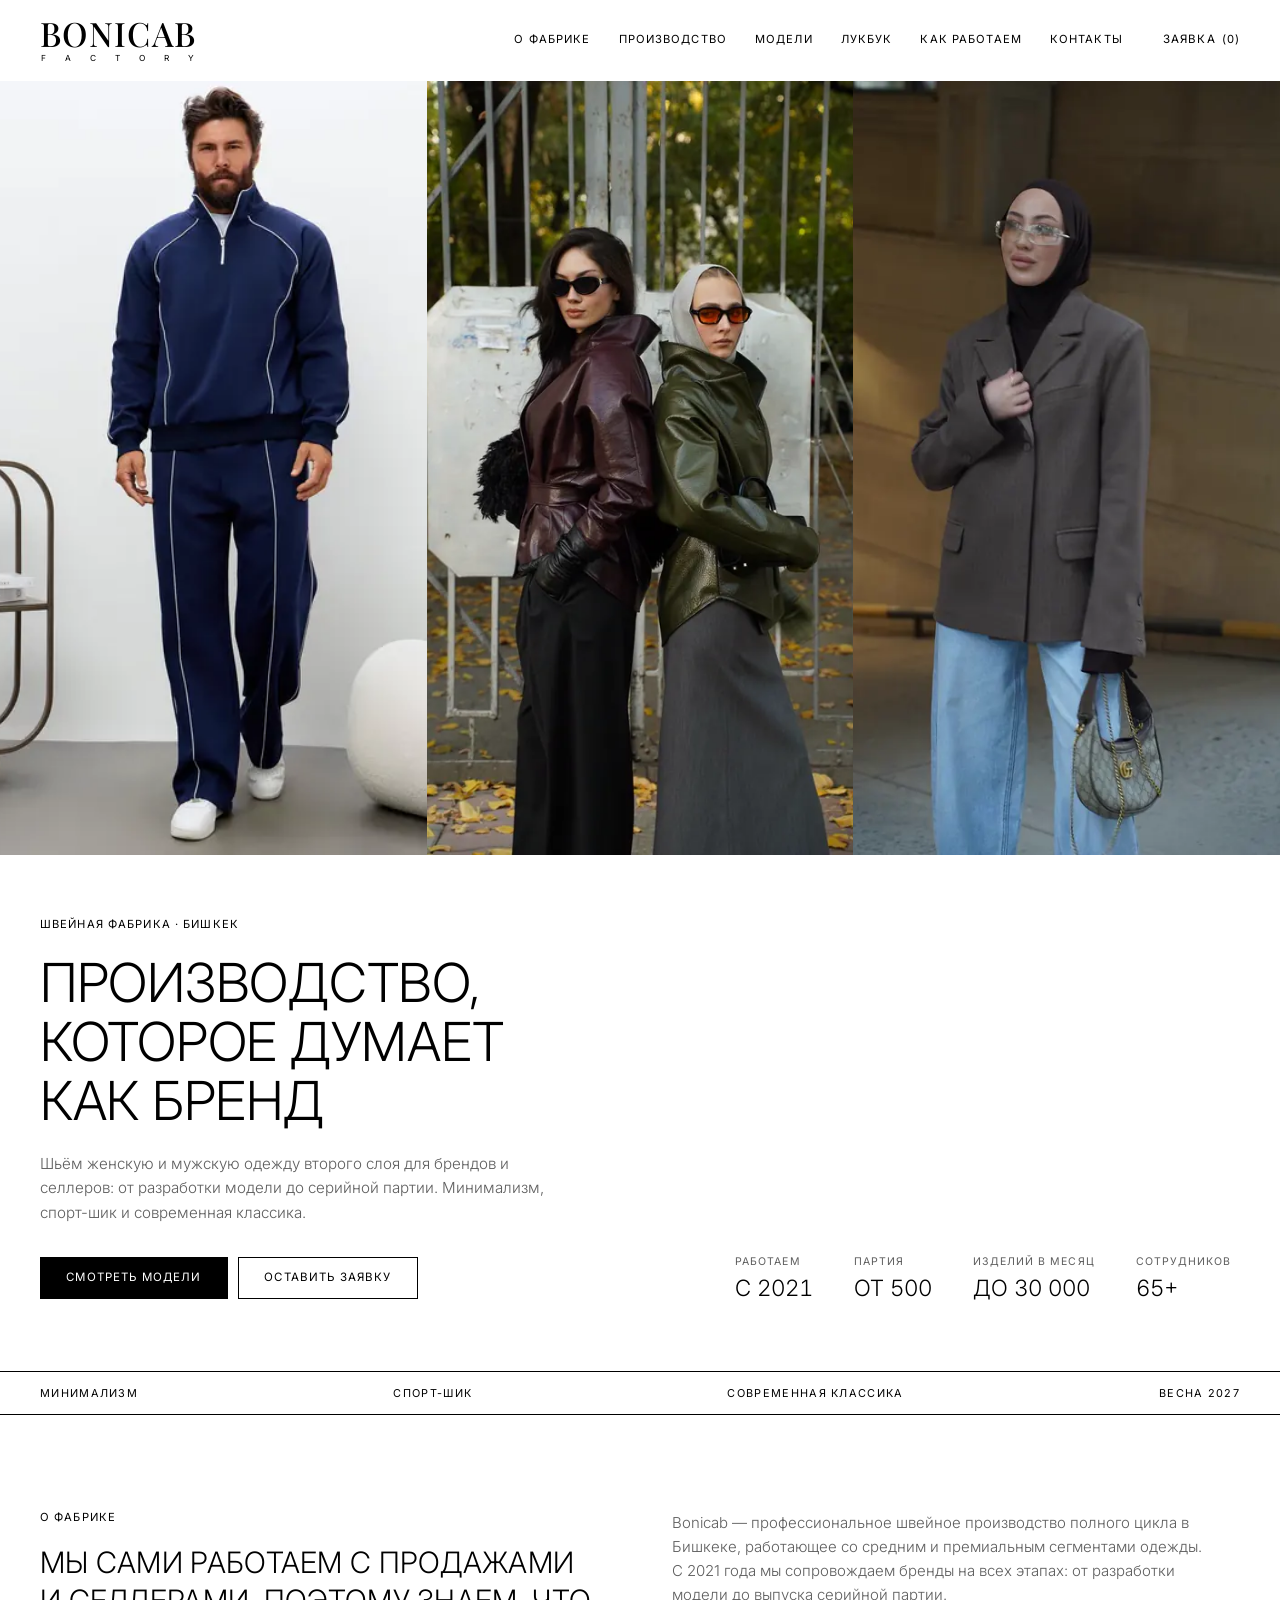
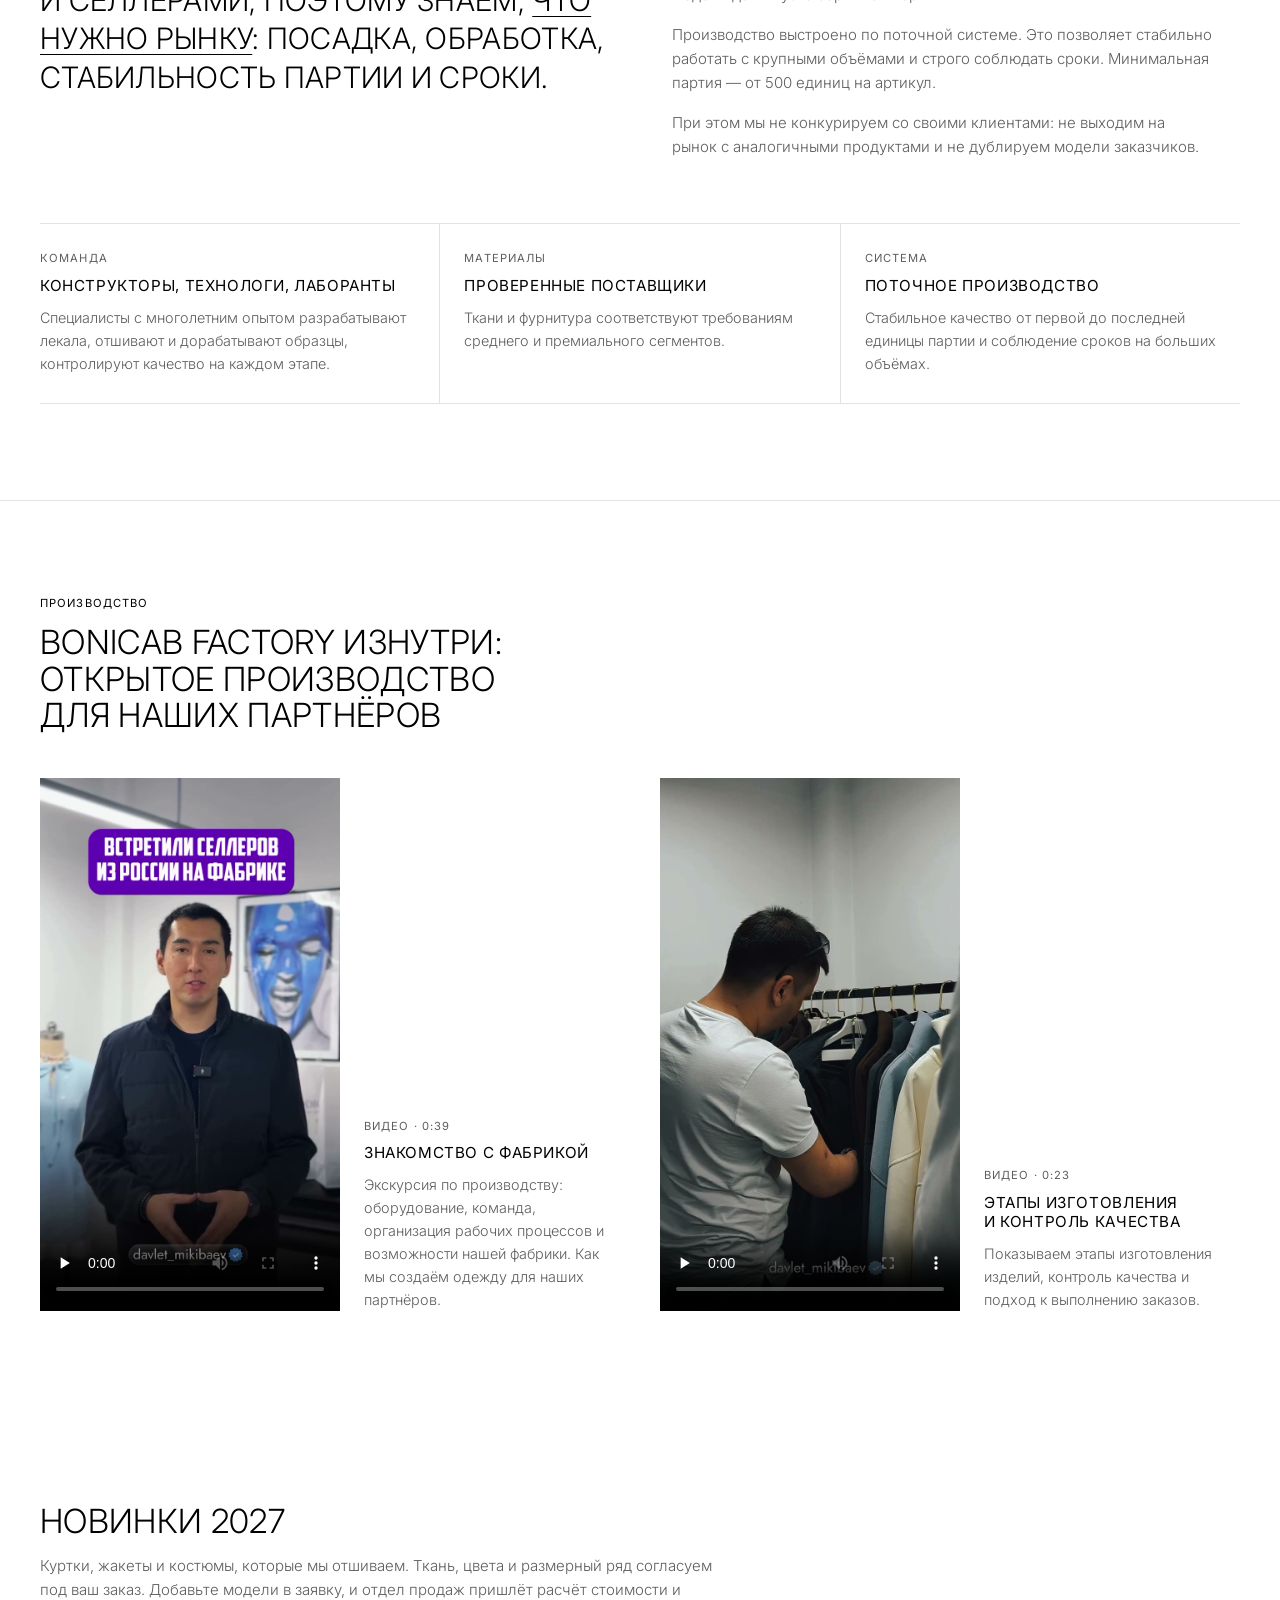
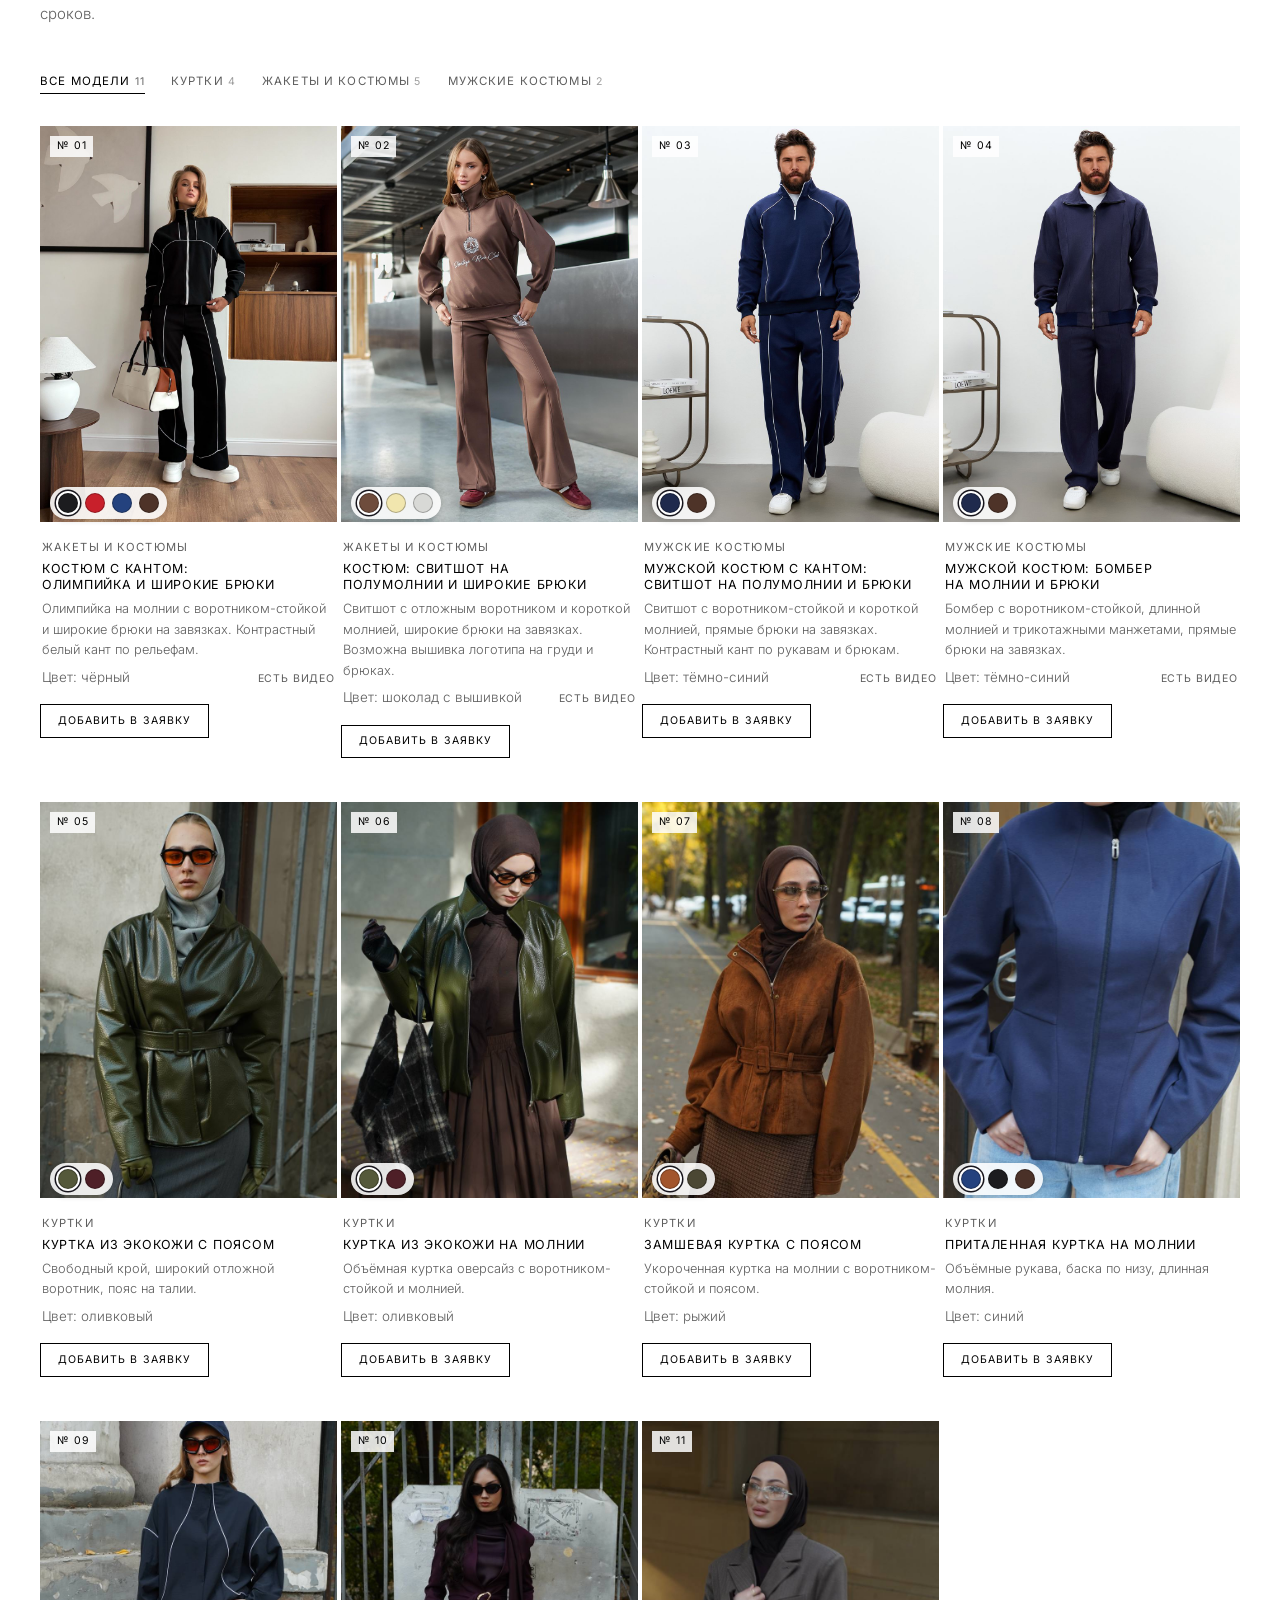
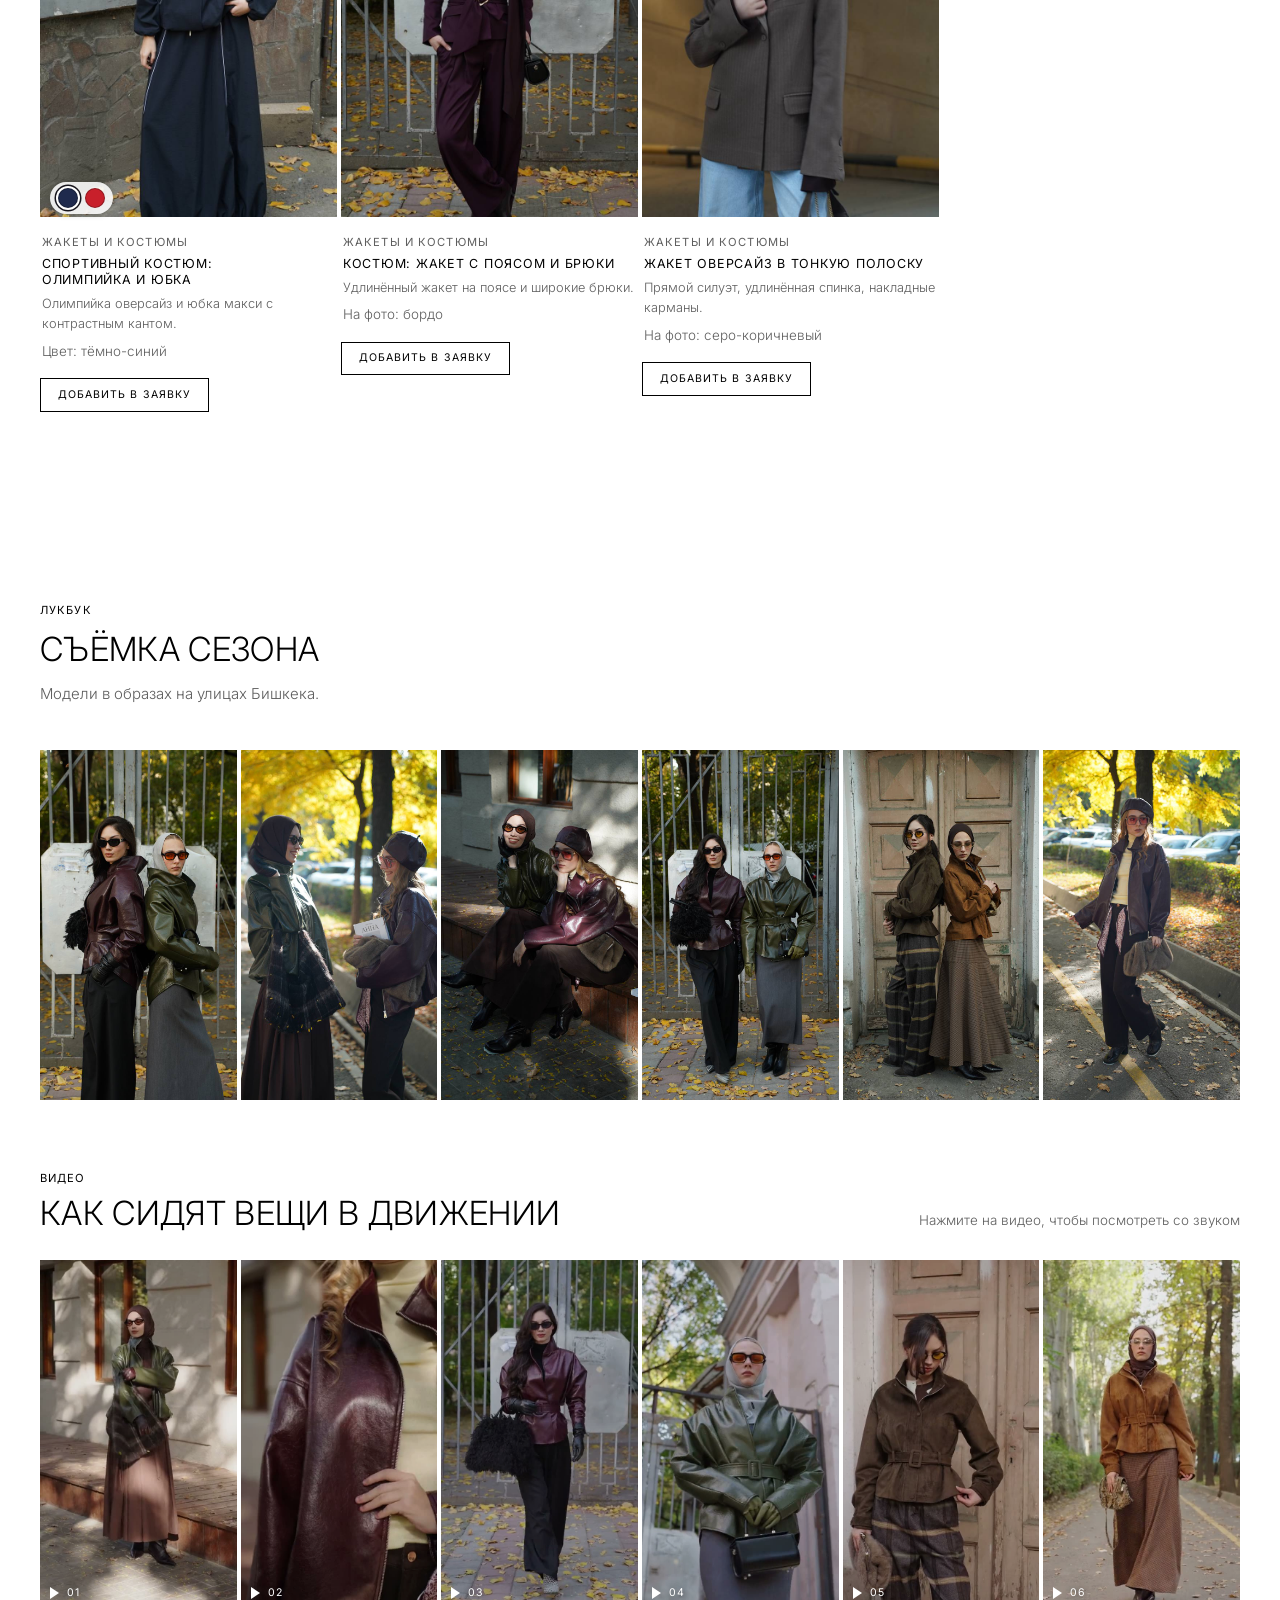
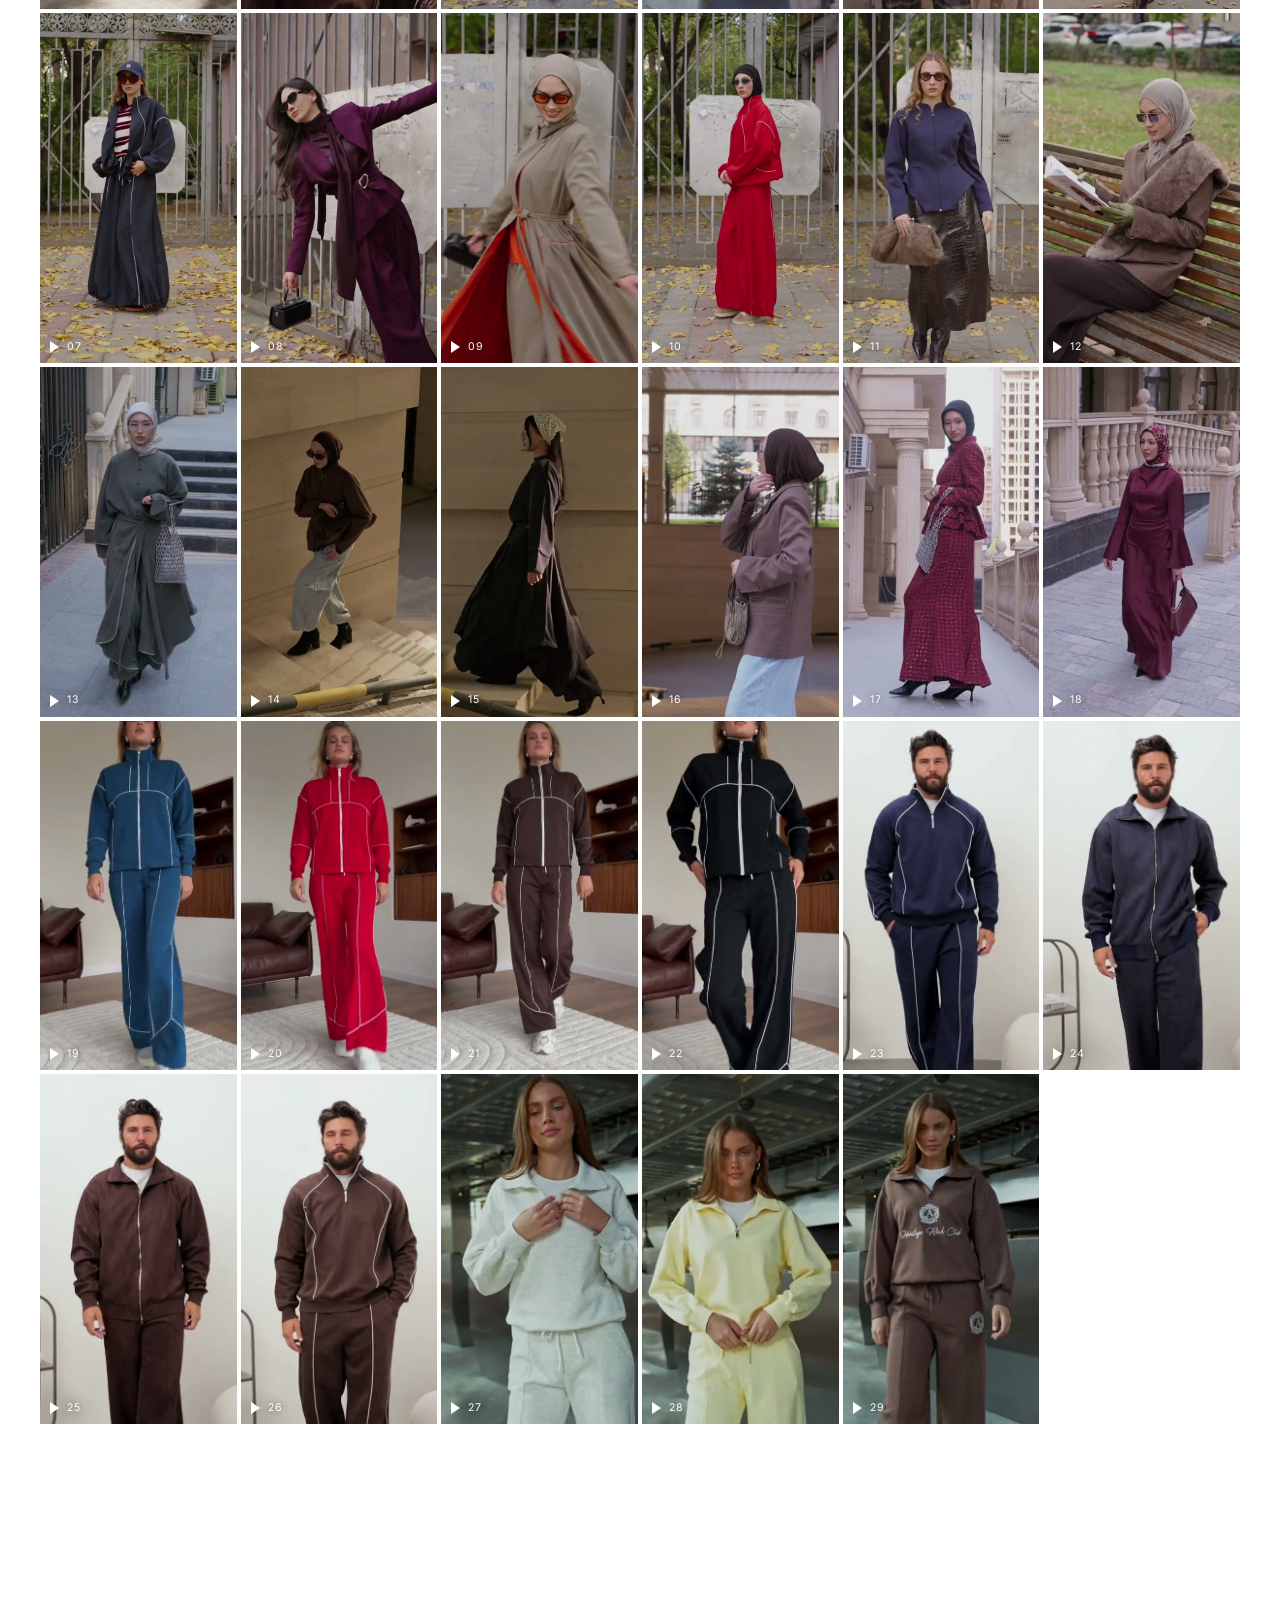
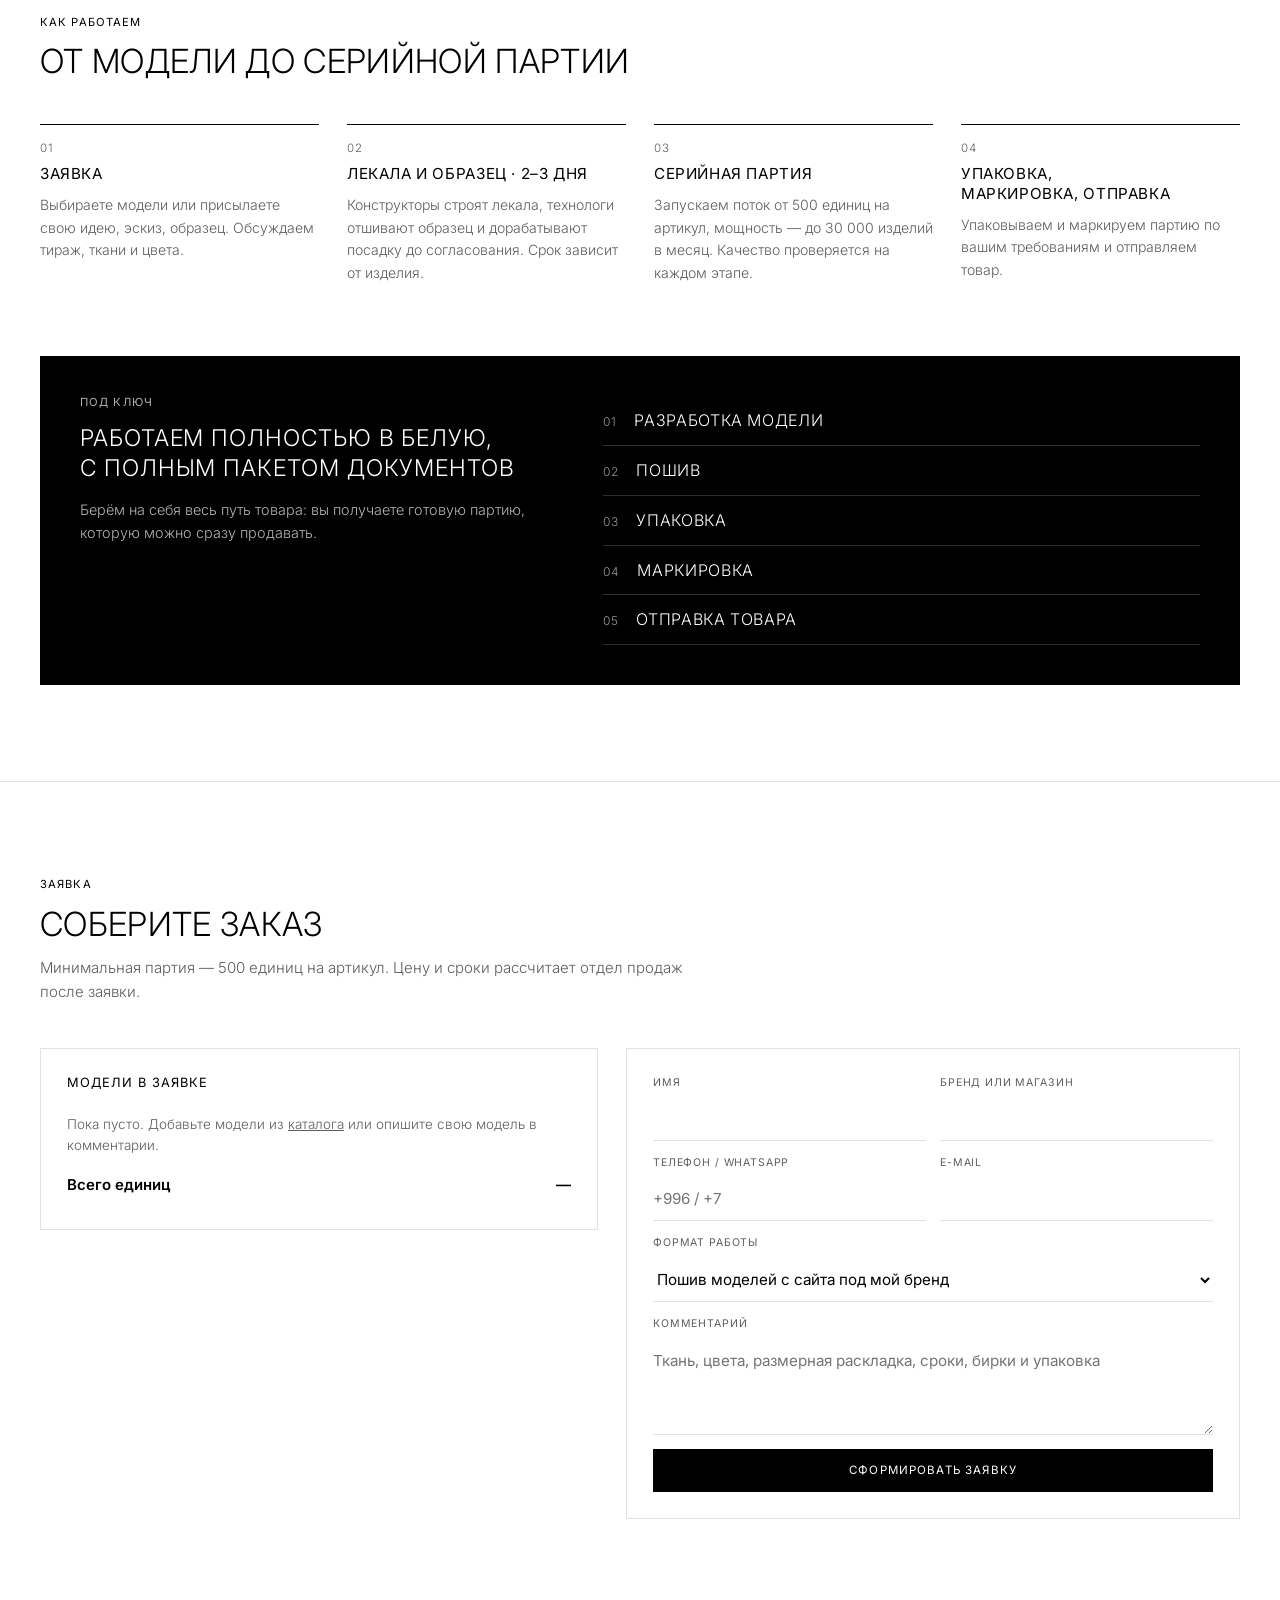
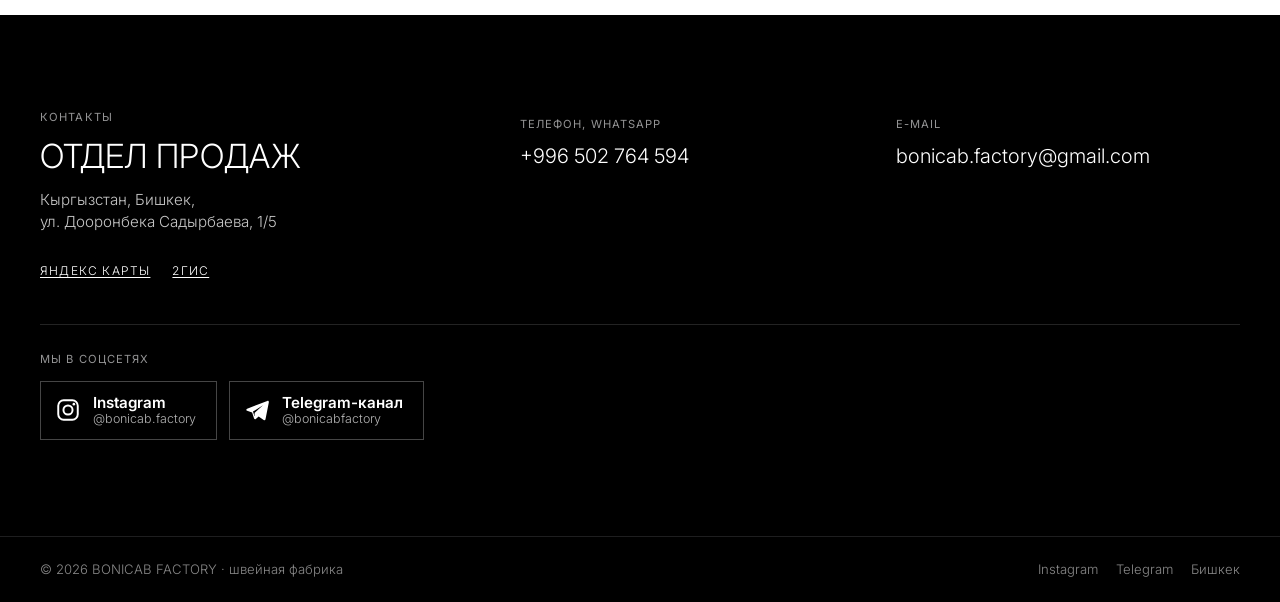
==== index.html @ 31f9d89d "SEO и скорость: адрес, заголовок, alt, WebP первого экрана, превью для соцсетей - Адрес ул. Дооронбе" ====
<!doctype html>
<html lang="ru">
<head>
<meta charset="utf-8">
<meta name="viewport" content="width=device-width, initial-scale=1, viewport-fit=cover">
<title>Пошив одежды оптом под ключ — швейная фабрика BONICAB FACTORY, Бишкек</title>
<meta name="description" content="BONICAB FACTORY — швейное производство полного цикла в Бишкеке. Пошив женской и мужской одежды второго слоя для брендов и селлеров под ключ: партии от 500 единиц на артикул, до 30 000 изделий в месяц.">
<meta property="og:title" content="BONICAB FACTORY — швейная фабрика">
<meta property="og:description" content="Швейное производство полного цикла в Бишкеке. Партии от 500 единиц на артикул.">
<meta property="og:image" content="https://bonicabfactory.com/media/photos/og-1200x630.jpg">
<meta property="og:image:width" content="1200">
<meta property="og:image:height" content="630">
<meta property="og:image:alt" content="Модели BONICAB FACTORY: костюм с кантом, куртки из экокожи, жакет оверсайз">
<meta name="twitter:card" content="summary_large_image">
<meta property="og:url" content="https://bonicabfactory.com/">
<meta property="og:type" content="website">
<meta property="og:locale" content="ru_RU">
<meta property="og:site_name" content="BONICAB FACTORY">
<link rel="canonical" href="https://bonicabfactory.com/">
<script type="application/ld+json">
{
  "@context": "https://schema.org",
  "@type": ["Organization", "LocalBusiness"],
  "@id": "https://bonicabfactory.com/#org",
  "name": "BONICAB FACTORY",
  "alternateName": "Bonicab",
  "description": "Швейное производство полного цикла в Бишкеке. Пошив женской и мужской одежды второго слоя для брендов и селлеров: от разработки модели до серийной партии от 500 единиц на артикул.",
  "url": "https://bonicabfactory.com/",
  "image": "https://bonicabfactory.com/media/photos/5409057318843915089.jpg",
  "foundingDate": "2021",
  "numberOfEmployees": { "@type": "QuantitativeValue", "minValue": 65 },
  "telephone": "+996502764594",
  "email": "bonicab.factory@gmail.com",
  "address": {
    "@type": "PostalAddress",
    "streetAddress": "ул. Дооронбека Садырбаева, 1/5",
    "addressLocality": "Бишкек",
    "addressCountry": "KG"
  },
  "areaServed": ["KG", "KZ", "RU", "UZ"],
  "knowsAbout": ["Пошив одежды оптом", "Пошив под собственную торговую марку", "Разработка лекал", "Пошив курток", "Пошив костюмов", "Пошив жакетов"],
  "contactPoint": {
    "@type": "ContactPoint",
    "contactType": "sales",
    "telephone": "+996502764594",
    "email": "bonicab.factory@gmail.com",
    "availableLanguage": ["ru"]
  },
  "sameAs": [
    "https://www.instagram.com/bonicab.factory/",
    "https://t.me/bonicabfactory"
  ]
}
</script>
<script>
/* Аналитика: впишите номер счётчика Яндекс.Метрики и ID потока GA4 (G-XXXXXXX). Пока поле пустое, счётчик не загружается. */
const YM_ID = "114022506";
const GA_ID = "G-5Q25K6FNXN";
/* Приём заявок в Telegram: сервис bonicab-leads на VPS (bonicab_site/leads). Пусто — выключено. */
const LEAD_URL = "https://bonicab.com/api/lead";
if (YM_ID) {
  (function(m,e,t,r,i,k,a){m[i]=m[i]||function(){(m[i].a=m[i].a||[]).push(arguments)};m[i].l=1*new Date();k=e.createElement(t),a=e.getElementsByTagName(t)[0],k.async=1,k.src=r,a.parentNode.insertBefore(k,a)})(window,document,"script","https://mc.yandex.ru/metrika/tag.js","ym");
  ym(+YM_ID, "init", { clickmap: true, trackLinks: true, accurateTrackBounce: true, webvisor: true });
}
if (GA_ID) {
  const s = document.createElement("script"); s.async = true; s.src = "https://www.googletagmanager.com/gtag/js?id=" + GA_ID; document.head.appendChild(s);
  window.dataLayer = window.dataLayer || []; window.gtag = function(){ dataLayer.push(arguments); };
  gtag("js", new Date()); gtag("config", GA_ID);
}
/* Цели: lead_form, whatsapp_send, copy_lead, add_to_cart, click_whatsapp, click_phone, click_email, click_telegram, click_instagram */
function track(goal, params) {
  try { if (YM_ID && window.ym) ym(+YM_ID, "reachGoal", goal, params); } catch (e) {}
  try { if (GA_ID && window.gtag) gtag("event", goal, params || {}); } catch (e) {}
}
</script>
<link rel="icon" href="data:image/svg+xml,%3Csvg xmlns='http://www.w3.org/2000/svg' viewBox='0 0 64 64'%3E%3Crect width='64' height='64' fill='%23000'/%3E%3Ctext x='32' y='46' font-family='Didot,Georgia,serif' font-size='40' text-anchor='middle' fill='%23fff'%3EB%3C/text%3E%3C/svg%3E">
<style>html{color-scheme:light}body{margin:0}img{max-width:100%}[hidden]{display:none!important}:root{padding-top:env(safe-area-inset-top,0px);padding-bottom:env(safe-area-inset-bottom,0px)}</style>
<link rel="preconnect" href="https://fonts.googleapis.com">
<link rel="preconnect" href="https://fonts.gstatic.com" crossorigin>
<link rel="stylesheet" href="https://fonts.googleapis.com/css2?family=Inter:wght@300;400;500&family=Playfair+Display:wght@500&display=swap">
<style>
/* Layout: монохромный fashion-минимализм — белый фон, чёрный текст, тонкий гротеск заглавными, фото в полный размер, без скруглений */
:root {
  --bg: #FFFFFF;
  --paper: #FFFFFF;
  --ink: #000000;
  --muted: #5E5E5E;
  --line: #E2E2E2;
  --violet: #000000;
  --violet-deep: #2B2B2B;
  --on-violet: #FFFFFF;
  --ok: #000000;
  --f-display: "Inter", "Helvetica Neue", Helvetica, Arial, sans-serif;
  --f-logo: "Playfair Display", "Didot", "Bodoni 72", Georgia, serif;
  --f-body: "Inter", "Helvetica Neue", Helvetica, Arial, sans-serif;
  --f-mono: "Inter", "Helvetica Neue", Helvetica, Arial, sans-serif;
  --wrap: 1440px;
}
@media (prefers-color-scheme: dark) {
  :root:not([data-theme="light"]) {
    --bg: #000000; --paper: #000000; --ink: #FFFFFF; --muted: #A3A3A3; --line: #2A2A2A;
    --violet: #FFFFFF; --violet-deep: #D6D6D6; --on-violet: #000000; --ok: #FFFFFF;
    color-scheme: dark;
  }
}
:root[data-theme="dark"] {
  --bg: #000000; --paper: #000000; --ink: #FFFFFF; --muted: #A3A3A3; --line: #2A2A2A;
  --violet: #FFFFFF; --violet-deep: #D6D6D6; --on-violet: #000000; --ok: #FFFFFF;
  color-scheme: dark;
}

* { box-sizing: border-box; }
html { scroll-behavior: smooth; }
@media (prefers-reduced-motion: reduce) { html { scroll-behavior: auto; } * { transition: none !important; } }
body { background: var(--bg); color: var(--ink); font: 300 15px/1.6 var(--f-body); -webkit-font-smoothing: antialiased; }
body::before { content: ""; position: fixed; inset: 0 0 auto; height: env(safe-area-inset-top, 0px); z-index: 10; background: var(--paper); }
.wrap {
  max-width: var(--wrap); margin: 0 auto;
  padding-left: max(16px, env(safe-area-inset-left, 0px));
  padding-right: max(16px, env(safe-area-inset-right, 0px));
}
@media (min-width: 900px) { .wrap { padding-left: 40px; padding-right: 40px; } }
h1, h2, h3 { font-family: var(--f-display); font-weight: 300; line-height: 1.1; text-transform: uppercase; letter-spacing: .01em; text-wrap: balance; margin: 0; }
h2 { font-size: clamp(1.5rem, 2.6vw, 2.2rem); }
h3 { font-size: .95rem; font-weight: 400; line-height: 1.3; letter-spacing: .04em; }
p { margin: 0; }
a { color: inherit; }
img, video { display: block; }
:focus-visible { outline: 1px solid var(--ink); outline-offset: 3px; }
.label { font: 400 .7rem/1.2 var(--f-mono); text-transform: uppercase; letter-spacing: .1em; color: var(--muted); }
.label.v { color: var(--ink); }

.btn {
  display: inline-flex; align-items: center; justify-content: center; gap: .5em;
  font: 400 .72rem/1 var(--f-body); text-transform: uppercase; letter-spacing: .1em; padding: 1.25em 2.2em; border-radius: 0;
  border: 1px solid transparent; cursor: pointer; text-decoration: none; transition: background .15s, color .15s, border-color .15s;
}
.btn-primary { background: var(--violet); color: var(--on-violet); border-color: var(--violet); }
.btn-primary:hover { background: var(--violet-deep); border-color: var(--violet-deep); }
.btn-ghost { background: transparent; color: inherit; border-color: currentColor; }
.btn-ghost:hover { background: var(--ink); color: var(--paper); border-color: var(--ink); }

/* Header */
header.top { position: sticky; top: env(safe-area-inset-top, 0px); z-index: 20; background: var(--paper); }
.top .wrap { display: flex; align-items: center; gap: 40px; padding-block: 18px; }
.logo { text-decoration: none; display: inline-grid; line-height: 1; color: var(--ink); }
.logo b { font: 500 2.1rem/.9 var(--f-logo); letter-spacing: .04em; margin-right: -.04em; }
.logo span { display: flex; justify-content: space-between; font: 400 .52rem/1 var(--f-body); margin-top: 6px; padding-inline: 1px; }
.logo span i { font-style: normal; }
nav.menu { display: flex; gap: 28px; margin-left: auto; font: 400 .7rem/1 var(--f-body); text-transform: uppercase; letter-spacing: .1em; }
nav.menu a { text-decoration: none; color: var(--ink); padding-block: 4px; border-bottom: 1px solid transparent; }
nav.menu a:hover { border-bottom-color: var(--ink); }
.cart-btn.btn { padding: 4px 0; border: 0; border-bottom: 1px solid transparent; background: none; color: var(--ink); }
.cart-btn.btn:hover { background: none; color: var(--ink); border-bottom-color: var(--ink); }
.cart-count { font: 400 .7rem/1 var(--f-mono); }
.cart-count::before { content: "("; }
.cart-count::after { content: ")"; }
@media (max-width: 900px) { nav.menu { display: none; } .cart-btn { margin-left: auto; } .logo b { font-size: 1.7rem; } }

/* Hero */
.collage { display: grid; grid-template-columns: repeat(3, minmax(0, 1fr)); gap: 0; height: min(86vh, 960px); background: var(--line); }
.collage figure { margin: 0; overflow: hidden; height: 100%; }
.collage picture { display: contents; }
.collage img, .collage video { width: 100%; height: 100%; object-fit: cover; object-position: center 20%; }
.hero-text { display: grid; grid-template-columns: 1.25fr 1fr; gap: 32px 64px; align-items: end; padding-block: 56px 72px; }
.hero h1 { font-size: clamp(1.9rem, 4.2vw, 3.6rem); font-weight: 300; letter-spacing: -.005em; }
.hero h1 i { font-style: normal; }
.hero .lead { font-size: .95rem; max-width: 34em; margin-top: 22px; color: var(--muted); }
.hero-actions { display: flex; flex-wrap: wrap; gap: 10px; margin-top: 32px; }
.facts { display: grid; grid-template-columns: repeat(4, auto); gap: 18px 32px; margin: 0; }
.facts dt { font: 400 .66rem/1.3 var(--f-mono); text-transform: uppercase; letter-spacing: .1em; color: var(--muted); }
.facts dd { margin: 8px 0 0; font: 300 1.4rem/1 var(--f-display); text-transform: uppercase; white-space: nowrap; font-variant-numeric: tabular-nums; }
@media (max-width: 900px) {
  .collage { grid-template-columns: repeat(2, minmax(0, 1fr)); height: 72vh; }
  .collage figure:nth-child(3) { display: none; }
  .hero-text { grid-template-columns: 1fr; padding-block: 32px 48px; }
  .facts { grid-template-columns: 1fr 1fr; }
}

.ribbon { border-block: 1px solid var(--ink); overflow: hidden; }
.ribbon .wrap { display: flex; flex-wrap: wrap; justify-content: space-between; gap: 8px 28px; padding-block: 14px; font: 400 .68rem/1.3 var(--f-mono); text-transform: uppercase; letter-spacing: .12em; }

section { padding-block: 96px; }
.sec-head { display: flex; flex-wrap: wrap; justify-content: space-between; align-items: end; gap: 16px 40px; margin-bottom: 44px; }
.sec-head > div { display: grid; gap: 14px; max-width: 680px; }
.sec-head p { color: var(--muted); }

/* About */
#about { background: var(--paper); }
.about { display: grid; grid-template-columns: 1fr 1fr; gap: 64px; }
.about .quote { font: 300 clamp(1.3rem, 2.3vw, 1.85rem)/1.3 var(--f-display); text-transform: uppercase; }
.about .quote em { font-style: normal; text-decoration: underline; text-decoration-thickness: 1px; text-underline-offset: .18em; }
.about .txt { display: grid; gap: 16px; color: var(--muted); max-width: 36em; }
.pillars { display: grid; grid-template-columns: repeat(3, 1fr); gap: 1px; background: var(--line); border-block: 1px solid var(--line); margin-top: 64px; }
.pillar { background: var(--paper); padding: 28px 24px 28px 0; display: grid; gap: 10px; align-content: start; }
.pillar + .pillar { padding-left: 24px; }
.pillar p { color: var(--muted); font-size: .9rem; }
@media (max-width: 860px) { .about { grid-template-columns: 1fr; gap: 28px; } .pillars { grid-template-columns: 1fr; } .pillar + .pillar { padding-left: 0; } }

/* Factory videos */
#factory { border-top: 1px solid var(--line); }
#factory h2 { max-width: 22em; }
.fvids { display: grid; grid-template-columns: repeat(2, minmax(0, 1fr)); gap: 48px 40px; }
.fvid { margin: 0; display: grid; grid-template-columns: minmax(0, 300px) minmax(0, 1fr); gap: 16px 24px; align-items: end; }
.fvid video { width: 100%; aspect-ratio: 9 / 16; object-fit: cover; background: #000; display: block; }
.fvid figcaption { display: grid; gap: 10px; align-content: end; }
.fvid p { color: var(--muted); font-size: .9rem; }
@media (max-width: 1100px) { .fvids { grid-template-columns: 1fr; } }
@media (max-width: 600px) { .fvid { grid-template-columns: 1fr; } .fvid video { max-height: 78vh; } }

/* Catalog */
.filters { display: flex; flex-wrap: wrap; gap: 6px 26px; margin-bottom: 32px; }
.chip {
  font: 400 .72rem/1 var(--f-body); text-transform: uppercase; letter-spacing: .1em; padding: 6px 0; border-radius: 0; cursor: pointer;
  background: transparent; color: var(--muted); border: 0; border-bottom: 1px solid transparent;
}
.chip:hover { color: var(--ink); }
.chip[aria-pressed="true"] { color: var(--ink); border-bottom-color: var(--ink); }
.chip .n { font-size: .66rem; opacity: .6; margin-left: 4px; }

.grid { display: grid; grid-template-columns: repeat(4, minmax(0, 1fr)); gap: 44px 4px; }
@media (max-width: 1100px) { .grid { grid-template-columns: repeat(3, minmax(0, 1fr)); } }
@media (max-width: 760px) { .grid { grid-template-columns: repeat(2, minmax(0, 1fr)); gap: 32px 4px; } }
.card { display: grid; gap: 12px; align-content: start; }
.picwrap { position: relative; }
.dots { position: absolute; left: 10px; bottom: 10px; display: flex; gap: 7px; padding: 6px 8px; border-radius: 99px; background: rgba(255,255,255,.88); box-shadow: 0 1px 6px rgba(0,0,0,.18); }
.dot { width: 20px; height: 20px; border-radius: 50%; border: 1px solid rgba(0,0,0,.28); padding: 0; cursor: pointer; transition: transform .15s; }
.dot:hover { transform: scale(1.12); }
.dot[aria-pressed="true"] { box-shadow: 0 0 0 2px #fff, 0 0 0 3.5px #17151C; }
.card .pic { position: relative; aspect-ratio: 3 / 4; max-width: 100%; overflow: hidden; background: var(--line); cursor: pointer; border: 0; padding: 0; width: 100%; }
.card .pic img { position: absolute; inset: 0; width: 100%; height: 100%; object-fit: cover; object-position: center 25%; transition: opacity .35s, transform .6s; }
.card .pic img.alt { opacity: 0; }
.card .pic:hover img.alt, .card .pic:focus-visible img.alt { opacity: 1; }
.card .pic:hover img { transform: scale(1.02); }
.num { position: absolute; top: 10px; left: 10px; font: 400 .66rem/1 var(--f-mono); letter-spacing: .08em; color: #000; background: rgba(255,255,255,.85); padding: 5px 7px; }
.inreq { position: absolute; top: 10px; right: 10px; font: 400 .62rem/1 var(--f-body); text-transform: uppercase; letter-spacing: .1em; background: #000; color: #fff; padding: 6px 8px; }
.card .meta { display: grid; gap: 6px; padding-inline: 2px; }
.card .row { display: flex; justify-content: space-between; align-items: baseline; gap: 12px; flex-wrap: wrap; }
.card h3 { font-size: .78rem; letter-spacing: .06em; }
.card .desc { font-size: .8rem; color: var(--muted); }
.swatches { display: flex; flex-wrap: wrap; gap: 5px; }
.sw { width: 12px; height: 12px; border-radius: 50%; border: 1px solid rgba(0,0,0,.2); padding: 0; }
.looks { font: 400 .66rem/1 var(--f-mono); text-transform: uppercase; letter-spacing: .08em; color: var(--muted); white-space: nowrap; }
.card .add { justify-self: start; padding: 1em 1.6em; font-size: .66rem; margin-top: 4px; }
.add.in { background: var(--ok); color: var(--on-violet); border-color: var(--ok); }

/* Lookbook + video */
#lookbook { background: var(--paper); }
.strip { display: grid; grid-template-columns: repeat(6, minmax(0, 1fr)); gap: 4px; }
.strip button { border: 0; padding: 0; background: var(--line); cursor: zoom-in; aspect-ratio: 9 / 16; max-width: 100%; overflow: hidden; }
.strip img { width: 100%; height: 100%; object-fit: cover; transition: transform .6s; }
.strip button:hover img { transform: scale(1.03); }
@media (max-width: 900px) { .strip { grid-template-columns: repeat(3, minmax(0, 1fr)); } }
.reels-head { margin: 72px 0 28px; display: flex; flex-wrap: wrap; justify-content: space-between; align-items: end; gap: 12px 32px; }
.reels { display: grid; grid-template-columns: repeat(6, minmax(0, 1fr)); gap: 4px; }
@media (max-width: 1000px) { .reels { grid-template-columns: repeat(4, minmax(0, 1fr)); } }
@media (max-width: 640px) { .reels { grid-template-columns: repeat(2, minmax(0, 1fr)); } }
.reel { position: relative; aspect-ratio: 9 / 16; max-width: 100%; background: var(--ink); overflow: hidden; border: 0; padding: 0; cursor: pointer; }
.reel img { width: 100%; height: 100%; object-fit: cover; opacity: .92; transition: opacity .2s, transform .6s; }
.reel:hover img { opacity: 1; transform: scale(1.03); }
.reel .play { position: absolute; left: 10px; bottom: 10px; display: flex; align-items: center; gap: 8px; font: 400 .66rem/1 var(--f-mono); text-transform: uppercase; letter-spacing: .1em; color: #fff; text-shadow: 0 0 6px rgba(0,0,0,.5); padding: 0; }
.reel .play::before { content: ""; width: 0; height: 0; border-left: 9px solid #fff; border-top: 6px solid transparent; border-bottom: 6px solid transparent; }

/* Process */
.steps { display: grid; grid-template-columns: repeat(4, 1fr); gap: 28px; counter-reset: s; }
.step { display: grid; gap: 10px; align-content: start; padding-top: 18px; border-top: 1px solid var(--ink); }
.step::before { counter-increment: s; content: counter(s, decimal-leading-zero); font: 300 .72rem/1 var(--f-mono); letter-spacing: .1em; color: var(--muted); }
.step p { color: var(--muted); font-size: .88rem; }
@media (max-width: 900px) { .steps { grid-template-columns: 1fr 1fr; } }
@media (max-width: 520px) { .steps { grid-template-columns: 1fr; } }
.turnkey { display: grid; grid-template-columns: 1fr 1.3fr; gap: 32px 64px; margin-top: 72px; padding: 40px; background: var(--ink); color: var(--paper); }
.turnkey .label.v { color: var(--paper); opacity: .7; }
.tk-head { display: grid; gap: 14px; align-content: start; }
.tk-title { font-size: clamp(1.1rem, 1.8vw, 1.5rem); font-weight: 300; }
.tk-head p { color: var(--paper); opacity: .7; font-size: .9rem; }
.tk-list { list-style: none; margin: 0; padding: 0; counter-reset: tk; display: grid; align-content: start; }
.tk-list li { counter-increment: tk; display: flex; gap: 18px; align-items: baseline; padding-block: 14px; border-bottom: 1px solid rgba(255,255,255,.18); font: 300 1rem/1.3 var(--f-display); text-transform: uppercase; letter-spacing: .04em; }
.tk-list li::before { content: counter(tk, decimal-leading-zero); font-size: .75rem; opacity: .6; }
@media (max-width: 860px) { .turnkey { grid-template-columns: 1fr; padding: 28px 20px; margin-top: 56px; } }

/* Order */
#order { background: var(--paper); border-top: 1px solid var(--line); }
.panel h3 { font-size: .8rem; letter-spacing: .08em; }
form label { text-transform: uppercase; letter-spacing: .08em; font-size: .66rem !important; font-weight: 400 !important; color: var(--muted); }
.field { border-width: 0 0 1px !important; padding-inline: 0 !important; background: transparent !important; }
.field:focus { outline: none; border-bottom-color: var(--ink) !important; }
.order-grid { display: grid; grid-template-columns: 1fr 1.1fr; gap: 28px; align-items: start; }
@media (max-width: 900px) { .order-grid { grid-template-columns: 1fr; } }
.panel { background: var(--bg); border: 1px solid var(--line); padding: 26px; min-width: 0; }
.panel h3 { margin-bottom: 16px; }
.lines { display: grid; gap: 12px; }
.line { display: grid; grid-template-columns: 48px 1fr auto auto; gap: 12px; align-items: center; padding-bottom: 12px; border-bottom: 1px solid var(--line); }
.line img { width: 48px; height: 64px; object-fit: cover; }
.line .nm { min-width: 0; font-size: .92rem; line-height: 1.35; }
.line .nm small { display: block; color: var(--muted); font-size: .78rem; margin-top: 2px; }
.line input { width: 96px; }
.field { font: 400 .95rem var(--f-body); padding: .75em .9em; border: 1px solid var(--line); border-radius: 0; background: var(--paper); color: var(--ink); width: 100%; }
.rm { background: none; border: 0; color: var(--muted); cursor: pointer; font-size: 1.25rem; padding: 4px 8px; }
.rm:hover { color: var(--ink); }
.total { display: flex; justify-content: space-between; margin-top: 16px; font-weight: 600; }
.note { font-size: .84rem; color: var(--muted); margin-top: 6px; }
.note.warn { color: var(--violet); }
form .two { display: grid; grid-template-columns: 1fr 1fr; gap: 14px; }
@media (max-width: 520px) { form .two { grid-template-columns: 1fr; } .line { grid-template-columns: 40px 1fr auto; } .line .rm { grid-column: 3; } .line input { grid-column: 2 / 3; width: 100%; } }
form label { display: grid; gap: 6px; font-size: .85rem; font-weight: 600; margin-bottom: 14px; }
textarea.field { min-height: 96px; resize: vertical; }
.done { display: grid; gap: 12px; }
.done pre { white-space: pre-wrap; font: 400 .82rem/1.55 var(--f-mono); background: var(--paper); border: 1px solid var(--line); padding: 14px; margin: 0; max-height: 300px; overflow: auto; }
.done .acts { display: flex; gap: 10px; flex-wrap: wrap; }

/* Contacts */
#contacts { background: var(--ink); color: var(--paper); }
#contacts .label { color: rgba(247,247,248,.6); }
.contacts { display: grid; grid-template-columns: 1.3fr 1fr 1fr; gap: 32px; align-items: start; }
.contacts h2 { color: var(--paper); }
.contacts .v { font: 300 1.25rem/1.3 var(--f-display); user-select: all; display: block; margin-top: 8px; overflow-wrap: anywhere; text-decoration: none; }
.contacts p { color: rgba(247,247,248,.65); font-size: .9rem; margin-top: 6px; }
.contacts .addr { font-style: normal; color: rgba(247,247,248,.8); font-size: .95rem; line-height: 1.5; }
.contacts .maps { display: flex; gap: 22px; margin: 0; }
.contacts .maps a { color: var(--paper); text-decoration: underline; text-underline-offset: .2em; font-size: .75rem; text-transform: uppercase; letter-spacing: .1em; display: inline-flex; align-items: center; min-height: 44px; }
.qr { background: #fff; padding: 10px; width: 132px; }
.qr img { width: 112px; height: 112px; }
.qr + p { text-align: center; }
.socials { grid-column: 1 / -1; display: grid; gap: 14px; padding-top: 28px; border-top: 1px solid rgba(247,247,248,.14); }
.soc-links { display: flex; flex-wrap: wrap; gap: 12px; }
.soc { display: inline-flex; align-items: center; gap: 12px; padding: 12px 20px 12px 14px; border: 1px solid rgba(247,247,248,.28); border-radius: 0; color: var(--paper); text-decoration: none; transition: background .15s, border-color .15s; }
.soc:hover { background: var(--paper); border-color: var(--paper); color: var(--ink); }
.soc svg { width: 26px; height: 26px; flex: none; }
.soc span { display: grid; line-height: 1.2; }
.soc b { font-weight: 600; font-size: .95rem; }
.soc small { font-size: .78rem; opacity: .7; }
.foot-soc { display: flex; gap: 18px; }
.foot-soc a { color: inherit; text-decoration: none; }
.foot-soc a:hover { color: #fff; }
@media (max-width: 900px) { .contacts { grid-template-columns: 1fr 1fr; } }
@media (max-width: 520px) { .contacts { grid-template-columns: 1fr; } }
footer { background: var(--ink); color: rgba(247,247,248,.55); font-size: .82rem; }
footer .wrap { display: flex; flex-wrap: wrap; justify-content: space-between; gap: 10px; padding-block: 22px; border-top: 1px solid rgba(247,247,248,.12); }

/* Dialogs */
dialog { border: 0; padding: 0; width: min(1000px, calc(100% - 32px)); max-height: calc(100% - 32px); background: var(--paper); color: var(--ink); }
dialog::backdrop { background: rgba(14, 10, 20, .78); }
.m-grid { display: grid; grid-template-columns: 1.15fr 1fr; }
.m-gal { background: var(--line); display: grid; gap: 6px; min-width: 0; }
.m-main { aspect-ratio: 3 / 4; max-width: 100%; overflow: hidden; }
.m-main img { width: 100%; height: 100%; object-fit: cover; object-position: center 25%; }
.m-main video { width: 100%; height: 100%; object-fit: contain; background: #000; }
.thumbs .vthumb { position: relative; }
.thumbs .vthumb::after { content: ""; position: absolute; left: 50%; top: 50%; transform: translate(-40%, -50%); border-left: 14px solid #fff; border-top: 9px solid transparent; border-bottom: 9px solid transparent; filter: drop-shadow(0 0 3px rgba(0,0,0,.6)); }
.thumbs { display: flex; gap: 6px; padding: 0 6px 6px; overflow-x: auto; }
.thumbs button { border: 2px solid transparent; padding: 0; background: none; cursor: pointer; flex: none; }
.thumbs button[aria-current="true"] { border-color: var(--violet); }
.thumbs img { width: 56px; height: 74px; object-fit: cover; }
.m-body { padding: 32px 28px; display: grid; gap: 16px; align-content: start; min-width: 0; }
.m-body h2 { font-size: 1.3rem; }
.m-body p { color: var(--muted); }
.specs { display: grid; grid-template-columns: auto 1fr; gap: 6px 16px; font-size: .92rem; margin: 0; }
.specs dt { color: var(--muted); }
.specs dd { margin: 0; }
.lookbtns { display: flex; flex-wrap: wrap; gap: 6px; }
.close { position: absolute; top: 10px; right: 10px; z-index: 2; background: var(--paper); border: 1px solid var(--line); border-radius: 0; width: 38px; height: 38px; cursor: pointer; color: var(--ink); font-size: 1.05rem; }
@media (max-width: 720px) { .m-grid { grid-template-columns: 1fr; } .m-main { aspect-ratio: 4 / 5; } .m-body { padding: 22px 18px; } }
#viewer { width: auto; max-width: calc(100% - 32px); background: #000; }
#viewer img, #viewer video { max-height: calc(100vh - 64px); max-width: 100%; width: auto; margin: 0 auto; }

.toast { position: fixed; left: 50%; bottom: calc(20px + env(safe-area-inset-bottom, 0px)); transform: translateX(-50%); background: var(--ink); color: var(--paper); padding: 12px 18px; font-size: .9rem; z-index: 50; max-width: calc(100% - 32px); }

/* Mobile: меню, крупные цели нажатия, минимальный кегль 12px, нижняя панель */
section { scroll-margin-top: 64px; }
.menu-btn, .mbar { display: none; }
@media (min-width: 901px) { nav.menu .m-only { display: none; } nav.menu a { white-space: nowrap; } }
@media (min-width: 901px) and (max-width: 1150px) { .top .wrap { gap: 24px; } nav.menu { gap: 18px; } }
@media (max-width: 900px) {
  .top .wrap { flex-wrap: wrap; gap: 0 20px; padding-block: 10px; }
  .cart-btn.btn { min-height: 44px; display: inline-flex; align-items: center; }
  .menu-btn { display: inline-flex; align-items: center; min-height: 44px; padding: 0; background: none; border: 0; color: var(--ink); cursor: pointer; font: 400 .75rem/1 var(--f-body); text-transform: uppercase; letter-spacing: .1em; }
  .menu-btn[aria-expanded="true"]::after { content: "\00a0×"; }
  nav.menu { flex-basis: 100%; order: 3; flex-direction: column; gap: 0; margin: 8px 0 0; padding-bottom: 8px; border-top: 1px solid var(--line); font-size: .8rem; }
  .top.open nav.menu { display: flex; }
  nav.menu a { min-height: 48px; display: flex; align-items: center; border-bottom: 1px solid var(--line); }

  .label, .facts dt, .ribbon .wrap, .chip, .chip .n, .num, .looks, .step::before, .reel .play, .inreq,
  .cart-count, .btn, .card .add, .card h3, .card .desc, form label { font-size: .75rem !important; }
  .chip { min-height: 44px; }
  .filters { gap: 0 22px; }
  .dots { gap: 10px; padding: 6px 10px; }
  .dot { width: 28px; height: 28px; }
  .btn, .field, .card .add { min-height: 44px; }
  .rm { min-width: 44px; min-height: 44px; }
  .foot-soc a { display: inline-flex; align-items: center; min-height: 44px; }
  .contacts .v { padding-block: 8px; }

  .mbar { display: grid; grid-template-columns: 1fr 1.4fr; gap: 8px; position: fixed; left: 0; right: 0; bottom: 0; z-index: 30;
    padding: 8px max(16px, env(safe-area-inset-left, 0px)) calc(8px + env(safe-area-inset-bottom, 0px)); background: var(--paper); border-top: 1px solid var(--line);
    transition: transform .25s; }
  .mbar .btn { min-height: 48px; padding-inline: 1em; }
  .mbar.away { transform: translateY(110%); }
  body { padding-bottom: calc(64px + env(safe-area-inset-bottom, 0px)); }
  .toast { bottom: calc(80px + env(safe-area-inset-bottom, 0px)); }
}
</style>
</head>
<body>

<header class="top">
  <div class="wrap">
    <a class="logo" href="#top" aria-label="BONICAB FACTORY — на главную"><b>BONICAB</b><span aria-hidden="true"><i>F</i><i>A</i><i>C</i><i>T</i><i>O</i><i>R</i><i>Y</i></span></a>
    <nav class="menu" id="menu" aria-label="Разделы">
      <a href="#about">О фабрике</a>
      <a href="#factory">Производство</a>
      <a href="#catalog">Модели</a>
      <a href="#lookbook">Лукбук</a>
      <a href="#process">Как работаем</a>
      <a class="m-only" href="#order">Заявка</a>
      <a href="#contacts">Контакты</a>
    </nav>
    <a class="btn btn-ghost cart-btn" href="#order">Заявка <span class="cart-count" id="cartCount">0</span></a>
    <button class="menu-btn" type="button" id="menuBtn" aria-expanded="false" aria-controls="menu">Меню</button>
  </div>
</header>

<main id="top">
  <section class="hero" style="padding-block:0">
    <div class="collage" aria-hidden="true">
      <figure><picture><source type="image/webp" srcset="media/photos/aa_5720-480.webp 480w, media/photos/aa_5720.webp 960w" sizes="(max-width: 900px) 50vw, 33vw"><img src="media/photos/aa_5720.jpg" alt="Мужской костюм с кантом — пошив BONICAB FACTORY" fetchpriority="high"></picture></figure>
      <figure><picture><source type="image/webp" srcset="media/photos/5409057318843915080-480.webp 480w, media/photos/5409057318843915080.webp 720w" sizes="(max-width: 900px) 50vw, 33vw"><img src="media/photos/5409057318843915080.jpg" alt="Куртки из экокожи — пошив BONICAB FACTORY" fetchpriority="high"></picture></figure>
      <figure><picture><source type="image/webp" srcset="media/photos/5409057318843915136-480.webp 480w, media/photos/5409057318843915136.webp 720w" sizes="(max-width: 900px) 50vw, 33vw"><img src="media/photos/5409057318843915136.jpg" alt="Жакет оверсайз в тонкую полоску — пошив BONICAB FACTORY"></picture></figure>
    </div>
    <div class="wrap hero-text">
      <div>
        <span class="label v">Швейная фабрика · Бишкек</span>
        <h1 style="margin-top:18px">Производство, которое думает <i>как бренд</i></h1>
        <p class="lead">Шьём женскую и мужскую одежду второго слоя для брендов и селлеров: от разработки модели до серийной партии. Минимализм, спорт-шик и современная классика.</p>
        <div class="hero-actions">
          <a class="btn btn-primary" href="#catalog">Смотреть модели</a>
          <a class="btn btn-ghost" href="#order">Оставить заявку</a>
        </div>
      </div>
      <dl class="facts">
        <div><dt>Работаем</dt><dd>с 2021</dd></div>
        <div><dt>Партия</dt><dd>от 500</dd></div>
        <div><dt>Изделий в месяц</dt><dd>до 30 000</dd></div>
        <div><dt>Сотрудников</dt><dd>65+</dd></div>
      </dl>
    </div>
  </section>

  <div class="ribbon"><div class="wrap"><span>Минимализм</span><span>Спорт-шик</span><span>Современная классика</span><span>Весна 2027</span></div></div>

  <section id="about">
    <div class="wrap">
      <div class="about">
        <div style="display:grid;gap:18px;align-content:start">
          <span class="label v">О фабрике</span>
          <h2 class="quote">Мы сами работаем с продажами и селлерами, поэтому знаем, <em>что нужно рынку</em>: посадка, обработка, стабильность партии и сроки.</h2>
        </div>
        <div class="txt">
          <p>Bonicab — профессиональное швейное производство полного цикла в Бишкеке, работающее со средним и премиальным сегментами одежды. С 2021 года мы сопровождаем бренды на всех этапах: от разработки модели до выпуска серийной партии.</p>
          <p>Производство выстроено по поточной системе. Это позволяет стабильно работать с крупными объёмами и строго соблюдать сроки. Минимальная партия — от 500 единиц на артикул.</p>
          <p>При этом мы не конкурируем со своими клиентами: не выходим на рынок с аналогичными продуктами и не дублируем модели заказчиков.</p>
        </div>
      </div>
      <div class="pillars">
        <div class="pillar"><span class="label">Команда</span><h3>Конструкторы, технологи, лаборанты</h3><p>Специалисты с многолетним опытом разрабатывают лекала, отшивают и дорабатывают образцы, контролируют качество на каждом этапе.</p></div>
        <div class="pillar"><span class="label">Материалы</span><h3>Проверенные поставщики</h3><p>Ткани и фурнитура соответствуют требованиям среднего и премиального сегментов.</p></div>
        <div class="pillar"><span class="label">Система</span><h3>Поточное производство</h3><p>Стабильное качество от первой до последней единицы партии и соблюдение сроков на больших объёмах.</p></div>
      </div>
    </div>
  </section>

  <section id="factory">
    <div class="wrap">
      <div class="sec-head"><div><span class="label v">Производство</span><h2>BONICAB FACTORY изнутри: открытое производство для наших партнёров</h2></div></div>
      <div class="fvids">
        <figure class="fvid">
          <video controls playsinline preload="none" poster="media/video/factory-tour.jpg" aria-label="Видео: знакомство с фабрикой">
            <source src="media/video/factory-tour.mp4" type="video/mp4">
          </video>
          <figcaption>
            <span class="label">Видео · 0:39</span>
            <h3>Знакомство с фабрикой</h3>
            <p>Экскурсия по производству: оборудование, команда, организация рабочих процессов и возможности нашей фабрики. Как мы создаём одежду для наших партнёров.</p>
          </figcaption>
        </figure>
        <figure class="fvid">
          <video controls playsinline preload="none" poster="media/video/factory-process.jpg" aria-label="Видео: этапы изготовления и контроль качества">
            <source src="media/video/factory-process.mp4" type="video/mp4">
          </video>
          <figcaption>
            <span class="label">Видео · 0:23</span>
            <h3>Этапы изготовления и контроль качества</h3>
            <p>Показываем этапы изготовления изделий, контроль качества и подход к выполнению заказов.</p>
          </figcaption>
        </figure>
      </div>
    </div>
  </section>

  <section id="catalog">
    <div class="wrap">
      <div class="sec-head">
        <div>
          <h2>Новинки 2027</h2>
          <p>Куртки, жакеты и костюмы, которые мы отшиваем. Ткань, цвета и размерный ряд согласуем под ваш заказ. Добавьте модели в заявку, и отдел продаж пришлёт расчёт стоимости и сроков.</p>
        </div>
      </div>
      <div class="filters" id="chips" role="toolbar" aria-label="Категории"></div>
      <div class="grid" id="grid"></div>
    </div>
  </section>

  <section id="lookbook">
    <div class="wrap">
      <div class="sec-head">
        <div>
          <span class="label v">Лукбук</span>
          <h2>Съёмка сезона</h2>
          <p>Модели в образах на улицах Бишкека.</p>
        </div>
      </div>
      <div class="strip" id="strip"></div>
      <div class="reels-head">
        <div style="display:grid;gap:10px"><span class="label v">Видео</span><h2>Как сидят вещи в движении</h2></div>
        <p class="note" style="margin:0">Нажмите на видео, чтобы посмотреть со звуком</p>
      </div>
      <div class="reels" id="reels"></div>
    </div>
  </section>

  <section id="process">
    <div class="wrap">
      <div class="sec-head"><div><span class="label v">Как работаем</span><h2>От модели до серийной партии</h2></div></div>
      <div class="steps">
        <div class="step"><h3>Заявка</h3><p>Выбираете модели или присылаете свою идею, эскиз, образец. Обсуждаем тираж, ткани и цвета.</p></div>
        <div class="step"><h3>Лекала и образец · 2–3 дня</h3><p>Конструкторы строят лекала, технологи отшивают образец и дорабатывают посадку до согласования. Срок зависит от изделия.</p></div>
        <div class="step"><h3>Серийная партия</h3><p>Запускаем поток от 500 единиц на артикул, мощность — до 30 000 изделий в месяц. Качество проверяется на каждом этапе.</p></div>
        <div class="step"><h3>Упаковка, маркировка, отправка</h3><p>Упаковываем и маркируем партию по вашим требованиям и отправляем товар.</p></div>
      </div>
      <div class="turnkey">
        <div class="tk-head">
          <span class="label v">Под ключ</span>
          <h3 class="tk-title">Работаем полностью в белую, с полным пакетом документов</h3>
          <p>Берём на себя весь путь товара: вы получаете готовую партию, которую можно сразу продавать.</p>
        </div>
        <ol class="tk-list">
          <li>Разработка модели</li>
          <li>Пошив</li>
          <li>Упаковка</li>
          <li>Маркировка</li>
          <li>Отправка товара</li>
        </ol>
      </div>
    </div>
  </section>

  <section id="order">
    <div class="wrap">
      <div class="sec-head">
        <div>
          <span class="label v">Заявка</span>
          <h2>Соберите заказ</h2>
          <p>Минимальная партия — 500 единиц на артикул. Цену и сроки рассчитает отдел продаж после заявки.</p>
        </div>
      </div>
      <div class="order-grid">
        <div class="panel">
          <h3>Модели в заявке</h3>
          <div class="lines" id="lines"></div>
          <div class="total"><span>Всего единиц</span><span id="sum" style="font-variant-numeric:tabular-nums">0</span></div>
          <p class="note" id="moqNote"></p>
        </div>
        <div class="panel">
          <form id="form" novalidate>
            <div class="two">
              <label for="f-name">Имя<input class="field" id="f-name" name="name" autocomplete="name"></label>
              <label for="f-company">Бренд или магазин<input class="field" id="f-company" name="company" autocomplete="organization"></label>
            </div>
            <div class="two">
              <label for="f-phone">Телефон / WhatsApp<input class="field" id="f-phone" name="phone" type="tel" autocomplete="tel" placeholder="+996 / +7"></label>
              <label for="f-email">E-mail<input class="field" id="f-email" name="email" type="email" autocomplete="email"></label>
            </div>
            <label for="f-type">Формат работы
              <select class="field" id="f-type" name="type">
                <option>Пошив моделей с сайта под мой бренд</option>
                <option>Пошив по моим лекалам или образцу</option>
                <option>Разработка модели с нуля и пошив</option>
              </select>
            </label>
            <label for="f-msg">Комментарий<textarea class="field" id="f-msg" name="msg" placeholder="Ткань, цвета, размерная раскладка, сроки, бирки и упаковка"></textarea></label>
            <input type="text" name="website" tabindex="-1" autocomplete="off" aria-hidden="true" style="position:absolute;left:-9999px;width:1px;height:1px;opacity:0">

            <p class="note warn" id="formErr" hidden></p>
            <button class="btn btn-primary" type="submit" style="width:100%">Сформировать заявку</button>
          </form>
          <div class="done" id="done" hidden>
            <h3>Заявка готова</h3>
            <p class="note">Отправьте её в WhatsApp отдела продаж или скопируйте текст и пришлите на почту bonicab.factory@gmail.com.</p>
            <pre id="doneText"></pre>
            <div class="acts">
              <a class="btn btn-primary" id="waBtn" href="https://wa.me/996502764594" target="_blank" rel="noopener">Отправить в WhatsApp</a>
              <button class="btn btn-ghost" type="button" id="copyBtn">Скопировать текст</button>
              <button class="btn btn-ghost" type="button" id="backBtn">Изменить</button>
            </div>
          </div>
        </div>
      </div>
    </div>
  </section>

  <section id="contacts">
    <div class="wrap">
      <div class="contacts">
        <div style="display:grid;gap:14px"><span class="label">Контакты</span><h2>Отдел продаж</h2><address class="addr">Кыргызстан, Бишкек,<br>ул. Дооронбека Садырбаева, 1/5</address><p class="maps"><a href="https://yandex.ru/maps/?text=%D0%91%D0%B8%D1%88%D0%BA%D0%B5%D0%BA%2C%20%D1%83%D0%BB%D0%B8%D1%86%D0%B0%20%D0%94%D0%BE%D0%BE%D1%80%D0%BE%D0%BD%D0%B1%D0%B5%D0%BA%D0%B0%20%D0%A1%D0%B0%D0%B4%D1%8B%D1%80%D0%B1%D0%B0%D0%B5%D0%B2%D0%B0%2C%201%2F5" target="_blank" rel="noopener">Яндекс Карты</a><a href="https://2gis.kg/bishkek/search/%D0%94%D0%BE%D0%BE%D1%80%D0%BE%D0%BD%D0%B1%D0%B5%D0%BA%D0%B0%20%D0%A1%D0%B0%D0%B4%D1%8B%D1%80%D0%B1%D0%B0%D0%B5%D0%B2%D0%B0%201%2F5" target="_blank" rel="noopener">2ГИС</a></p></div>
        <div><span class="label">Телефон, WhatsApp</span><a class="v" href="tel:+996502764594">+996 502 764 594</a></div>
        <div><span class="label">E-mail</span><a class="v" href="mailto:bonicab.factory@gmail.com">bonicab.factory@gmail.com</a></div>
        <div class="socials">
          <span class="label">Мы в соцсетях</span>
          <div class="soc-links">
            <a class="soc" href="https://www.instagram.com/bonicab.factory/" target="_blank" rel="noopener">
              <svg viewBox="0 0 24 24" aria-hidden="true"><rect x="3" y="3" width="18" height="18" rx="5" fill="none" stroke="currentColor" stroke-width="1.8"/><circle cx="12" cy="12" r="4.2" fill="none" stroke="currentColor" stroke-width="1.8"/><circle cx="17.4" cy="6.6" r="1.2" fill="currentColor"/></svg>
              <span><b>Instagram</b><small>@bonicab.factory</small></span>
            </a>
            <a class="soc" href="https://t.me/bonicabfactory" target="_blank" rel="noopener">
              <svg viewBox="0 0 24 24" aria-hidden="true"><path d="M21.5 3.6 2.9 10.8c-1 .4-1 1.7 0 2l4.6 1.5 1.8 5.6c.2.7 1.1.9 1.6.4l2.6-2.4 4.7 3.4c.6.4 1.4.1 1.6-.6L22.9 5c.2-1-.6-1.8-1.4-1.4Zm-4 4.1-7.6 6.9-.3 3-1.3-4.2 9.2-5.7Z" fill="currentColor"/></svg>
              <span><b>Telegram-канал</b><small>@bonicabfactory</small></span>
            </a>
          </div>
        </div>
      </div>
    </div>
  </section>
</main>

<footer>
  <div class="wrap">
    <span>© 2026 BONICAB FACTORY · швейная фабрика</span>
    <span class="foot-soc"><a href="https://www.instagram.com/bonicab.factory/" target="_blank" rel="noopener">Instagram</a><a href="https://t.me/bonicabfactory" target="_blank" rel="noopener">Telegram</a><span>Бишкек</span></span>
  </div>
</footer>

<dialog id="modal" aria-labelledby="m-title">
  <div style="position:relative">
    <button class="close" type="button" data-close aria-label="Закрыть">✕</button>
    <div class="m-grid">
      <div class="m-gal"><div class="m-main"><img id="mImg" src="" alt=""><video id="mVid" controls playsinline hidden></video></div><div class="thumbs" id="mThumbs"></div></div>
      <div class="m-body" id="mBody"></div>
    </div>
  </div>
</dialog>

<dialog id="viewer" aria-label="Просмотр">
  <div style="position:relative">
    <button class="close" type="button" data-close aria-label="Закрыть">✕</button>
    <div id="vBody"></div>
  </div>
</dialog>

<div class="mbar" id="mbar">
  <a class="btn btn-ghost" href="https://wa.me/996502764594" target="_blank" rel="noopener">WhatsApp</a>
  <a class="btn btn-primary" href="#order">Заявка (<span id="cartCount2">0</span>)</a>
</div>

<div class="toast" id="toast" hidden></div>

<script>
const MOQ = 500;
const ph = (...n) => n.map(x => `media/photos/54090573188439${x}.jpg`);
const dm = (...n) => n.map(x => `media/photos/dm_${x}.jpg`);
const aa = (...n) => n.map(x => `media/photos/aa_${x}.jpg`);
const c3 = (...n) => n.map(x => `media/photos/c3_${String(x).padStart(4, "0")}.jpg`);
const range = (a, b) => Array.from({ length: b - a + 1 }, (_, i) => a + i);
const HEX = {
  "оливковый": "#55593A", "бордо": "#4E1F27", "рыжий": "#A2552C", "хаки": "#4B4733", "синий": "#24427E",
  "чёрный": "#1C1C1F", "шоколад": "#4A3128", "тёмно-синий": "#1F2A4D", "красный": "#C8202B",
  "серо-коричневый": "#6B5F55", "коричневый": "#4E3328", "шоколад с вышивкой": "#6E4C3C",
  "ванильный": "#F1E6AE", "светло-серый меланж": "#D8D9D6",
};
const CATS = { jacket: "Куртки", suit: "Жакеты и костюмы", men: "Мужские костюмы" };

const MODELS = [
  { cat: "suit", name: "Костюм с кантом: олимпийка и широкие брюки", desc: "Олимпийка на молнии с воротником-стойкой и широкие брюки на завязках. Контрастный белый кант по рельефам.", looks: [
    ["чёрный", dm(4464, 4465, 4466, 4467, 4468, 4469, 4470, 4471, 9427, 9430, 9431, 9433, 9434, 9445, 9449), "media/video/v22"],
    ["красный", dm(4472, 4473, 4474, 4475, 4476, 4477, 4478, 4479, 9485, 9488, 9490, 9492, 9505, 9507, 9514), "media/video/v20"],
    ["синий", dm(4480, 4481, 4482, 4483, 4484, 4485, 4486, 4487, 9540, 9542, 9544, 9546, 9557, 9559, 9571), "media/video/v19"],
    ["коричневый", dm(4488, 4489, 4490, 4491, 4492, 4493, 4494, 4495, 9590, 9593, 9595, 9597, 9609, 9621, 9644), "media/video/v21"]] },
  { cat: "suit", name: "Костюм: свитшот на полумолнии и широкие брюки", desc: "Свитшот с отложным воротником и короткой молнией, широкие брюки на завязках. Возможна вышивка логотипа на груди и брюках.", looks: [
    ["шоколад с вышивкой", c3(2590, 2589, ...range(2591, 2604), 643, 649, 650, 652, 659), "media/video/v29"],
    ["ванильный", c3(...range(2605, 2620), 723, 728, 729, 732, 734), "media/video/v28"],
    ["светло-серый меланж", c3(...range(2621, 2633), 812, 813, 826, 828, 830, 831, 864), "media/video/v27"]] },
  { cat: "men", name: "Мужской костюм с кантом: свитшот на полумолнии и брюки", desc: "Свитшот с воротником-стойкой и короткой молнией, прямые брюки на завязках. Контрастный кант по рукавам и брюкам.", looks: [
    ["тёмно-синий", aa(5720, 5722, 5725, 5728, 5730, 5731, 5733, 5735, 5739, 5741, 5743, 5745, 5717), "media/video/v23"],
    ["коричневый", aa(5784, 5786, 5788, 5791, 5792, 5793, 5795, 5798, 5799, 5802, 5804, 5805, 5806, 5781), "media/video/v26"]] },
  { cat: "men", name: "Мужской костюм: бомбер на молнии и брюки", desc: "Бомбер с воротником-стойкой, длинной молнией и трикотажными манжетами, прямые брюки на завязках.", looks: [
    ["тёмно-синий", aa(5752, 5754, 5757, 5759, 5761, 5762, 5764, 5767, 5768, 5771, 5772, 5775, 5776, 5748), "media/video/v24"],
    ["коричневый", aa(5816, 5818, 5822, 5825, 5827, 5828, 5831, 5833, 5835, 5836, 5837, 5840, 5842, 5812), "media/video/v25"]] },
  { cat: "jacket", name: "Куртка из экокожи с поясом", desc: "Свободный крой, широкий отложной воротник, пояс на талии.", looks: [["оливковый", ph(15084, 15082, 15083, 15085)], ["бордо", ph(15078, 15073, 15074, 15075, 15076, 15077, 15079)]] },
  { cat: "jacket", name: "Куртка из экокожи на молнии", desc: "Объёмная куртка оверсайз с воротником-стойкой и молнией.", looks: [["оливковый", ph(15066, 15064, 15065, 15067)], ["бордо", ph(15072, 15071)]] },
  { cat: "jacket", name: "Замшевая куртка с поясом", desc: "Укороченная куртка на молнии с воротником-стойкой и поясом.", looks: [["рыжий", ph(15089, 15091, 15090)], ["хаки", ph(15087, 15088, 15086)]] },
  { cat: "jacket", name: "Приталенная куртка на молнии", desc: "Объёмные рукава, баска по низу, длинная молния.", looks: [["синий", ph(15111, 15109, 15110)], ["чёрный", ph(15118, 15117, 15116)], ["шоколад", ph(15121, 15119, 15120, 15122)]] },
  { cat: "suit", name: "Спортивный костюм: олимпийка и юбка", desc: "Олимпийка оверсайз и юбка макси с контрастным кантом.", looks: [["тёмно-синий", ph(15097, 15094, 15095, 15096)], ["красный", ph(15098, 15099)]] },
  { cat: "suit", name: "Костюм: жакет с поясом и брюки", desc: "Удлинённый жакет на поясе и широкие брюки.", looks: [["бордо", ph(15101, 15100, 15102)]] },
  { cat: "suit", name: "Жакет оверсайз в тонкую полоску", desc: "Прямой силуэт, удлинённая спинка, накладные карманы.", looks: [["серо-коричневый", ph(15136, 15135, 15137, 15138, 15139, 15140)]] },
].map((m, i) => ({ ...m, id: "M" + String(i + 1).padStart(2, "0"), no: String(i + 1).padStart(2, "0") }));

const LOOKBOOK = ph(15080, 15070, 15069, 15081, 15086, 15071);
const VIDEOS = Array.from({ length: 29 }, (_, i) => "media/video/v" + String(i + 1).padStart(2, "0"));

const $ = s => document.querySelector(s);

let cart = {};
try { cart = JSON.parse(localStorage.getItem("modiqvi-cart-2") || "{}") || {}; } catch (e) { cart = {}; }
const saveCart = () => { try { localStorage.setItem("modiqvi-cart-2", JSON.stringify(cart)); } catch (e) {} };
let cat = "all";

function renderChips() {
  const n = { all: MODELS.length };
  MODELS.forEach(m => n[m.cat] = (n[m.cat] || 0) + 1);
  $("#chips").innerHTML = [["all", "Все модели"], ...Object.entries(CATS)].map(([k, v]) =>
    `<button class="chip" type="button" data-cat="${k}" aria-pressed="${cat === k}">${v}<span class="n">${n[k] || 0}</span></button>`).join("");
}

function renderGrid() {
  $("#grid").innerHTML = MODELS.filter(m => cat === "all" || m.cat === cat).map(m => {
    const cur = m.cur || 0, p = m.looks[cur][1];
    return `<article class="card">
      <div class="picwrap">
        <button class="pic" type="button" data-open="${m.id}" aria-label="Подробнее: ${m.name}, ${m.looks[cur][0]}">
          <img src="${p[0]}" alt="${m.name}, ${m.looks[cur][0]}" loading="lazy">
          ${p[1] ? `<img class="alt" src="${p[1]}" alt="${m.name}, ${m.looks[cur][0]} — второй ракурс" loading="lazy">` : ""}
          <span class="num">№ ${m.no}</span>
          ${cart[m.id] ? '<span class="inreq">В заявке</span>' : ""}
        </button>
        ${m.looks.length > 1 ? `<div class="dots" role="group" aria-label="Цвета">${m.looks.map((l, i) =>
          `<button type="button" class="dot" data-dot="${m.id}:${i}" aria-pressed="${i === cur}" title="${l[0]}" aria-label="${l[0]}" style="background:${HEX[l[0]] || "#999"}"></button>`).join("")}</div>` : ""}
      </div>
      <div class="meta">
        <span class="label">${CATS[m.cat]}</span>
        <h3>${m.name}</h3>
        <p class="desc">${m.desc}</p>
        <div class="row"><span class="note" style="margin:0">${m.looks.length > 1 ? "Цвет: " + m.looks[cur][0] : "На фото: " + m.looks[0][0]}</span>${m.looks.some(l => l[2]) ? '<span class="looks">есть видео</span>' : ""}</div>
      </div>
      <button class="btn btn-ghost add ${cart[m.id] ? "in" : ""}" type="button" data-add="${m.id}">${cart[m.id] ? "В заявке ✓" : "Добавить в заявку"}</button>
    </article>`;
  }).join("");
}

function renderMedia() {
  $("#strip").innerHTML = LOOKBOOK.map((src, i) => `<button type="button" data-view="${src}" aria-label="Открыть фото ${i + 1}"><img src="${src}" alt="Лукбук BONICAB" loading="lazy"></button>`).join("");
  $("#reels").innerHTML = VIDEOS.map((v, i) => `<button class="reel" type="button" data-video="${v}" aria-label="Смотреть видео ${i + 1}"><img src="${v}.jpg" alt="Видео лукбука BONICAB ${i + 1}: посадка одежды в движении" loading="lazy"><span class="play">${String(i + 1).padStart(2, "0")}</span></button>`).join("");
}

function renderCart() {
  const ids = Object.keys(cart).filter(id => MODELS.some(m => m.id === id));
  $("#cartCount").textContent = $("#cartCount2").textContent = ids.length;
  if (!ids.length) {
    $("#lines").innerHTML = `<p class="note">Пока пусто. Добавьте модели из <a href="#catalog">каталога</a> или опишите свою модель в комментарии.</p>`;
    $("#sum").textContent = "—"; $("#moqNote").textContent = ""; return;
  }
  let sum = 0, low = [];
  $("#lines").innerHTML = ids.map(id => {
    const m = MODELS.find(x => x.id === id), q = cart[id];
    sum += q; if (q < MOQ) low.push("№ " + m.no);
    return `<div class="line"><img src="${m.looks[0][1][0]}" alt="">
      <div class="nm">${m.name}<small>№ ${m.no} · ${m.looks.map(l => l[0]).join(", ")}</small></div>
      <input class="field" type="number" min="${MOQ}" step="50" value="${q}" data-qty="${id}" id="qty-${id}" aria-label="Количество, единиц">
      <button class="rm" type="button" data-rm="${id}" aria-label="Убрать ${m.name}">×</button></div>`;
  }).join("");
  $("#sum").textContent = sum.toLocaleString("ru-RU") + " ед.";
  const nt = $("#moqNote");
  nt.className = low.length ? "note warn" : "note";
  nt.textContent = low.length ? `Меньше 500 единиц: ${low.join(", ")}. Минимальная партия — 500 единиц на артикул.` : "Количество можно распределить по цветам и размерам — укажите это в комментарии.";
}

function toggleCart(id) {
  const m = MODELS.find(x => x.id === id);
  if (cart[id]) { delete cart[id]; toast("Убрано из заявки"); } else { cart[id] = MOQ; toast(`${m.name}: добавлено ${MOQ} ед.`); track("add_to_cart", { model: `№ ${m.no}` }); }
  saveCart(); renderGrid(); renderCart();
}

let tt;
function toast(msg) { const t = $("#toast"); t.textContent = msg; t.hidden = false; clearTimeout(tt); tt = setTimeout(() => t.hidden = true, 2200); }

function openModal(id) {
  const m = MODELS.find(x => x.id === id);
  let look = m.cur || 0;
  const showLook = () => {
    const p = m.looks[look][1], vid = m.looks[look][2];
    showPhoto(p[0]); $("#mImg").alt = `${m.name}, ${m.looks[look][0]}`;
    $("#mThumbs").innerHTML = (vid ? `<button type="button" class="vthumb" data-mvid="${vid}" aria-current="false" aria-label="Видео"><img src="${vid}.jpg" alt=""></button>` : "") +
      p.map((src, i) => `<button type="button" data-ph="${src}" aria-current="${i === 0}" aria-label="Фото ${i + 1}"><img src="${src}" alt="" loading="lazy"></button>`).join("");
    document.querySelectorAll("[data-look]").forEach(b => b.setAttribute("aria-pressed", b.dataset.look == look));
  };
  $("#mBody").innerHTML = `
    <span class="label v">${CATS[m.cat]} · № ${m.no}</span>
    <h2 id="m-title">${m.name}</h2>
    <p>${m.desc}</p>
    ${m.looks.length > 1 ? `<div><div class="label" style="margin-bottom:8px">Цвет на фото</div><div class="lookbtns">${m.looks.map((l, i) => `<button class="chip" type="button" data-look="${i}">${l[0]}</button>`).join("")}</div></div>` : ""}
    <dl class="specs">
      <dt>Партия</dt><dd>от 500 единиц на артикул</dd>
      <dt>Ткань и цвет</dt><dd>подбираем под ваш заказ</dd>
      <dt>Размеры</dt><dd>по вашей размерной сетке</dd>
      <dt>Цена</dt><dd>по запросу, зависит от тиража и ткани</dd>
    </dl>
    <button class="btn btn-primary" type="button" id="mAdd" style="justify-self:start">${cart[m.id] ? "Убрать из заявки" : "Добавить в заявку"}</button>`;
  $("#mBody").onclick = e => { const b = e.target.closest("[data-look]"); if (b) { look = +b.dataset.look; showLook(); } };
  $("#mAdd").onclick = () => { toggleCart(m.id); $("#mAdd").textContent = cart[m.id] ? "Убрать из заявки" : "Добавить в заявку"; };
  showLook();
  $("#modal").showModal();
}
function showPhoto(src) {
  const v = $("#mVid"); v.pause(); v.removeAttribute("src"); v.load(); v.hidden = true;
  $("#mImg").hidden = false; $("#mImg").src = src;
}
$("#mThumbs").addEventListener("click", e => {
  const b = e.target.closest("[data-ph],[data-mvid]"); if (!b) return;
  if (b.dataset.ph) showPhoto(b.dataset.ph);
  else {
    const v = $("#mVid"); $("#mImg").hidden = true; v.hidden = false;
    v.poster = b.dataset.mvid + ".jpg"; v.src = b.dataset.mvid + ".mp4"; v.play().catch(() => {});
  }
  document.querySelectorAll("#mThumbs button").forEach(x => x.setAttribute("aria-current", x === b));
});
$("#modal").addEventListener("close", () => { const v = $("#mVid"); v.pause(); });

function openViewer(html) { $("#vBody").innerHTML = html; $("#viewer").showModal(); }
$("#viewer").addEventListener("close", () => { $("#vBody").innerHTML = ""; });

document.addEventListener("click", e => {
  const t = e.target.closest("[data-dot],[data-cat],[data-add],[data-open],[data-rm],[data-view],[data-video],[data-close]");
  if (!t) return;
  if (t.dataset.dot) {
    const [id, i] = t.dataset.dot.split(":"); MODELS.find(x => x.id === id).cur = +i;
    renderGrid(); document.querySelector(`[data-dot="${t.dataset.dot}"]`)?.focus();
  }
  else if (t.dataset.cat) { cat = t.dataset.cat; renderChips(); renderGrid(); }
  else if (t.dataset.add) toggleCart(t.dataset.add);
  else if (t.dataset.open) openModal(t.dataset.open);
  else if (t.dataset.rm) { delete cart[t.dataset.rm]; saveCart(); renderCart(); renderGrid(); }
  else if (t.dataset.view) openViewer(`<img src="${t.dataset.view}" alt="Лукбук BONICAB">`);
  else if (t.dataset.video) {
    openViewer(`<video src="${t.dataset.video}.mp4" poster="${t.dataset.video}.jpg" controls playsinline autoplay></video>`);
    const v = $("#vBody video"); v.play().catch(() => {});
  }
  else if ("close" in t.dataset) t.closest("dialog").close();
});
document.querySelectorAll("dialog").forEach(d => d.addEventListener("click", e => { if (e.target === d) d.close(); }));
document.addEventListener("change", e => {
  const id = e.target.dataset.qty;
  if (id) { cart[id] = Math.max(1, parseInt(e.target.value, 10) || MOQ); saveCart(); renderCart(); }
});

$("#form").addEventListener("submit", e => {
  e.preventDefault();
  const f = new FormData(e.target), err = $("#formErr");
  if (!f.get("name").trim() || !f.get("phone").trim()) { err.textContent = "Укажите имя и телефон, чтобы отдел продаж мог с вами связаться."; err.hidden = false; return; }
  err.hidden = true;
  const ids = Object.keys(cart).filter(id => MODELS.some(m => m.id === id));
  const lines = ids.map(id => { const m = MODELS.find(x => x.id === id); return `• № ${m.no} ${m.name} — ${cart[id]} ед.`; });
  const text = [
    "Заявка — BONICAB",
    `Имя: ${f.get("name")}`, f.get("company") ? `Бренд: ${f.get("company")}` : null,
    `Телефон: ${f.get("phone")}`, f.get("email") ? `E-mail: ${f.get("email")}` : null,
    `Формат: ${f.get("type")}`, "",
    ids.length ? "Модели:\n" + lines.join("\n") : "Модели: не выбраны",
    f.get("msg") ? `\nКомментарий: ${f.get("msg")}` : null,
  ].filter(x => x !== null).join("\n");
  $("#doneText").textContent = text;
  $("#waBtn").href = "https://wa.me/996502764594?text=" + encodeURIComponent(text);
  e.target.hidden = true; $("#done").hidden = false;
  const units = ids.reduce((s, id) => s + cart[id], 0);
  track("lead_form", { models: ids.length, units });
  // Копия заявки в Telegram отдела продаж (сервис на bonicab.com) — даже если клиент не нажмёт «Отправить в WhatsApp»
  if (LEAD_URL) {
    fetch(LEAD_URL, {
      method: "POST", keepalive: true, headers: { "Content-Type": "application/json" },
      body: JSON.stringify({
        name: f.get("name"), company: f.get("company"), phone: f.get("phone"), email: f.get("email"),
        type: f.get("type"), msg: f.get("msg"), website: f.get("website"), models: lines.map(l => l.slice(2)), units,
      }),
    }).catch(() => {});
  }
});
$("#waBtn").addEventListener("click", () => track("whatsapp_send"));
document.addEventListener("click", e => {
  const a = e.target.closest("a[href]");
  if (!a || a.id === "waBtn") return;
  const h = a.href;
  const goal = h.includes("wa.me") ? "click_whatsapp" : h.startsWith("tel:") ? "click_phone" : h.startsWith("mailto:") ? "click_email"
    : h.includes("t.me/") ? "click_telegram" : h.includes("instagram.com") ? "click_instagram" : null;
  if (goal) track(goal);
});
$("#backBtn").addEventListener("click", () => { $("#done").hidden = true; $("#form").hidden = false; });
$("#copyBtn").addEventListener("click", () => {
  track("copy_lead");
  const fallback = () => { const r = document.createRange(); r.selectNodeContents($("#doneText")); const s = getSelection(); s.removeAllRanges(); s.addRange(r); toast("Текст выделен — нажмите Ctrl+C"); };
  try { navigator.clipboard.writeText($("#doneText").textContent).then(() => toast("Скопировано"), fallback); } catch (e) { fallback(); }
});

$("#menuBtn").addEventListener("click", () => {
  const open = $("header.top").classList.toggle("open");
  $("#menuBtn").setAttribute("aria-expanded", open);
});
$("#menu").addEventListener("click", e => {
  if (e.target.closest("a")) { $("header.top").classList.remove("open"); $("#menuBtn").setAttribute("aria-expanded", "false"); }
});
// Нижняя панель прячется, когда на экране форма заявки или контакты — там уже есть свои кнопки
if ("IntersectionObserver" in window) {
  const seen = new Set();
  const io = new IntersectionObserver(es => {
    es.forEach(x => x.isIntersecting ? seen.add(x.target) : seen.delete(x.target));
    $("#mbar").classList.toggle("away", seen.size > 0);
  });
  ["#order", "#contacts"].forEach(s => io.observe($(s)));
}

document.querySelectorAll(".fvid video").forEach(v =>
  v.addEventListener("play", () => track("factory_video", { video: v.querySelector("source").src.split("/").pop() }), { once: true }));

renderChips(); renderGrid(); renderMedia(); renderCart();
</script>

</body>
</html>
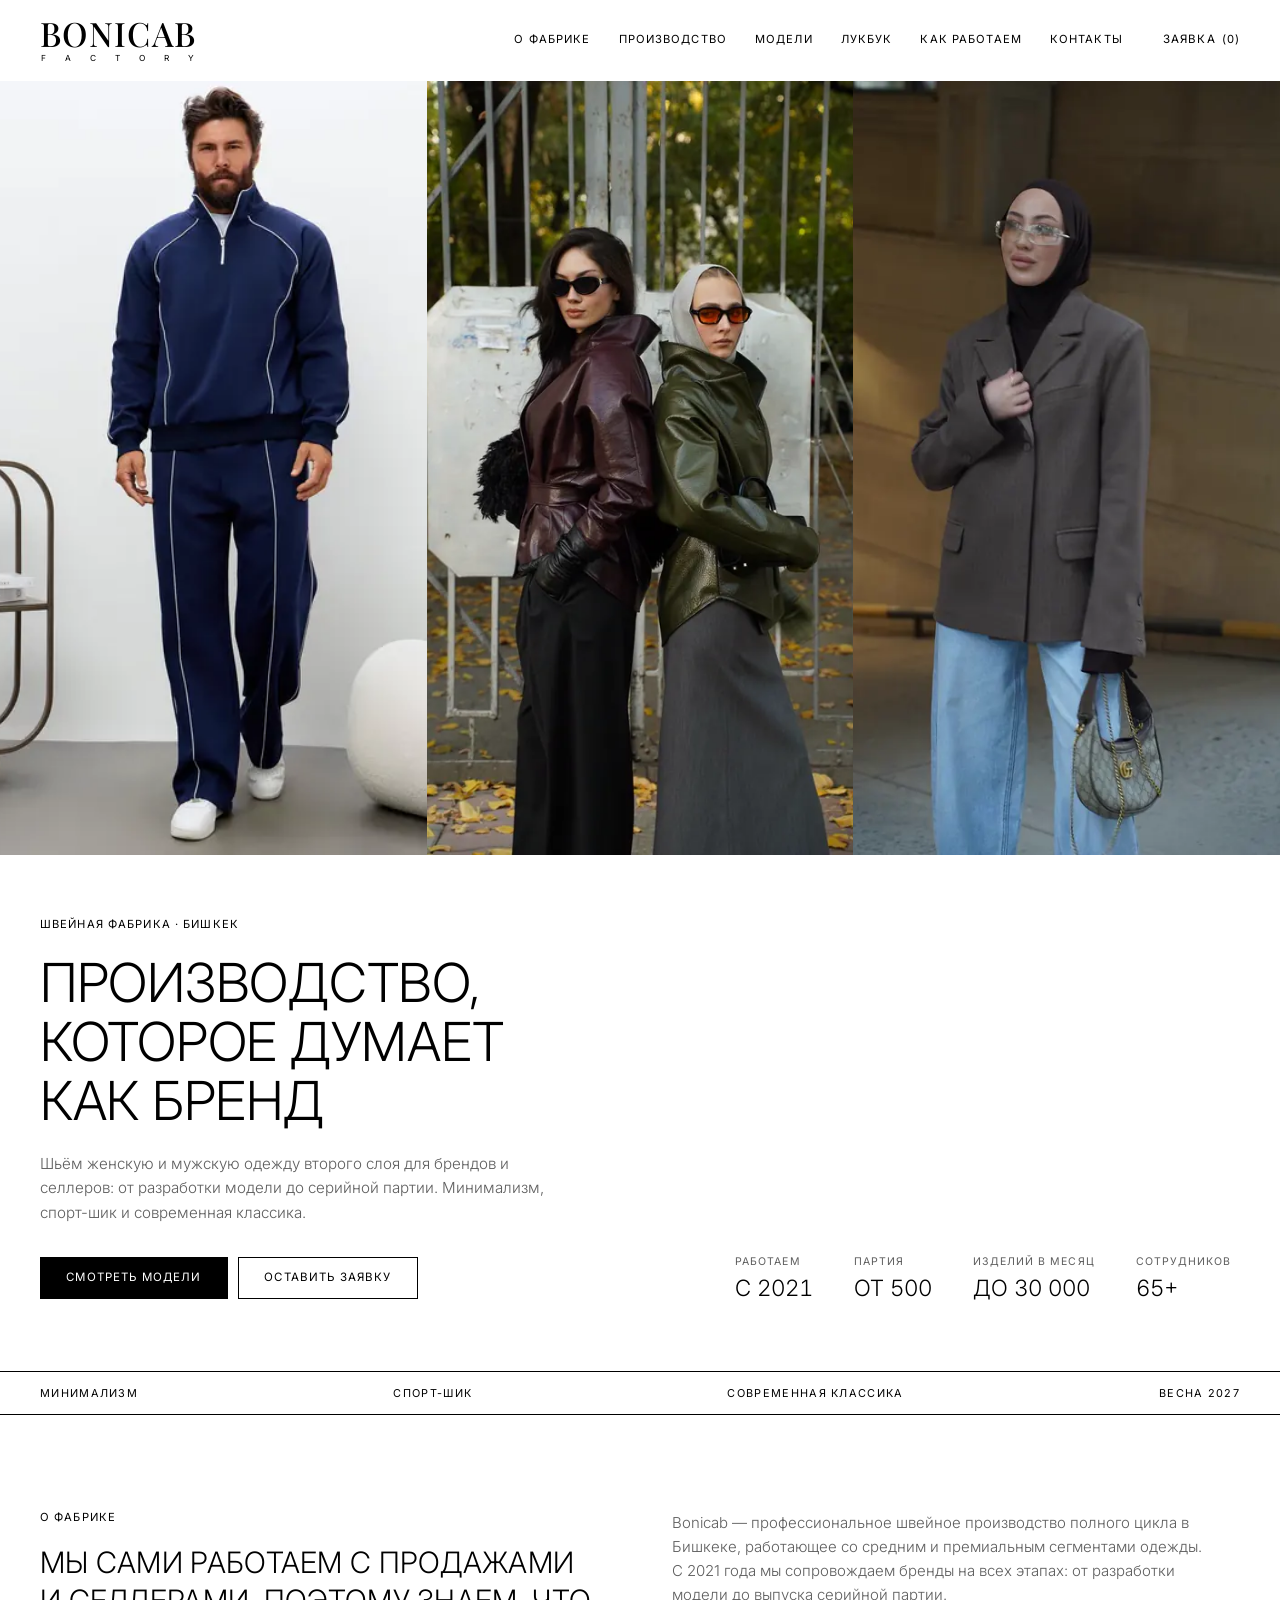
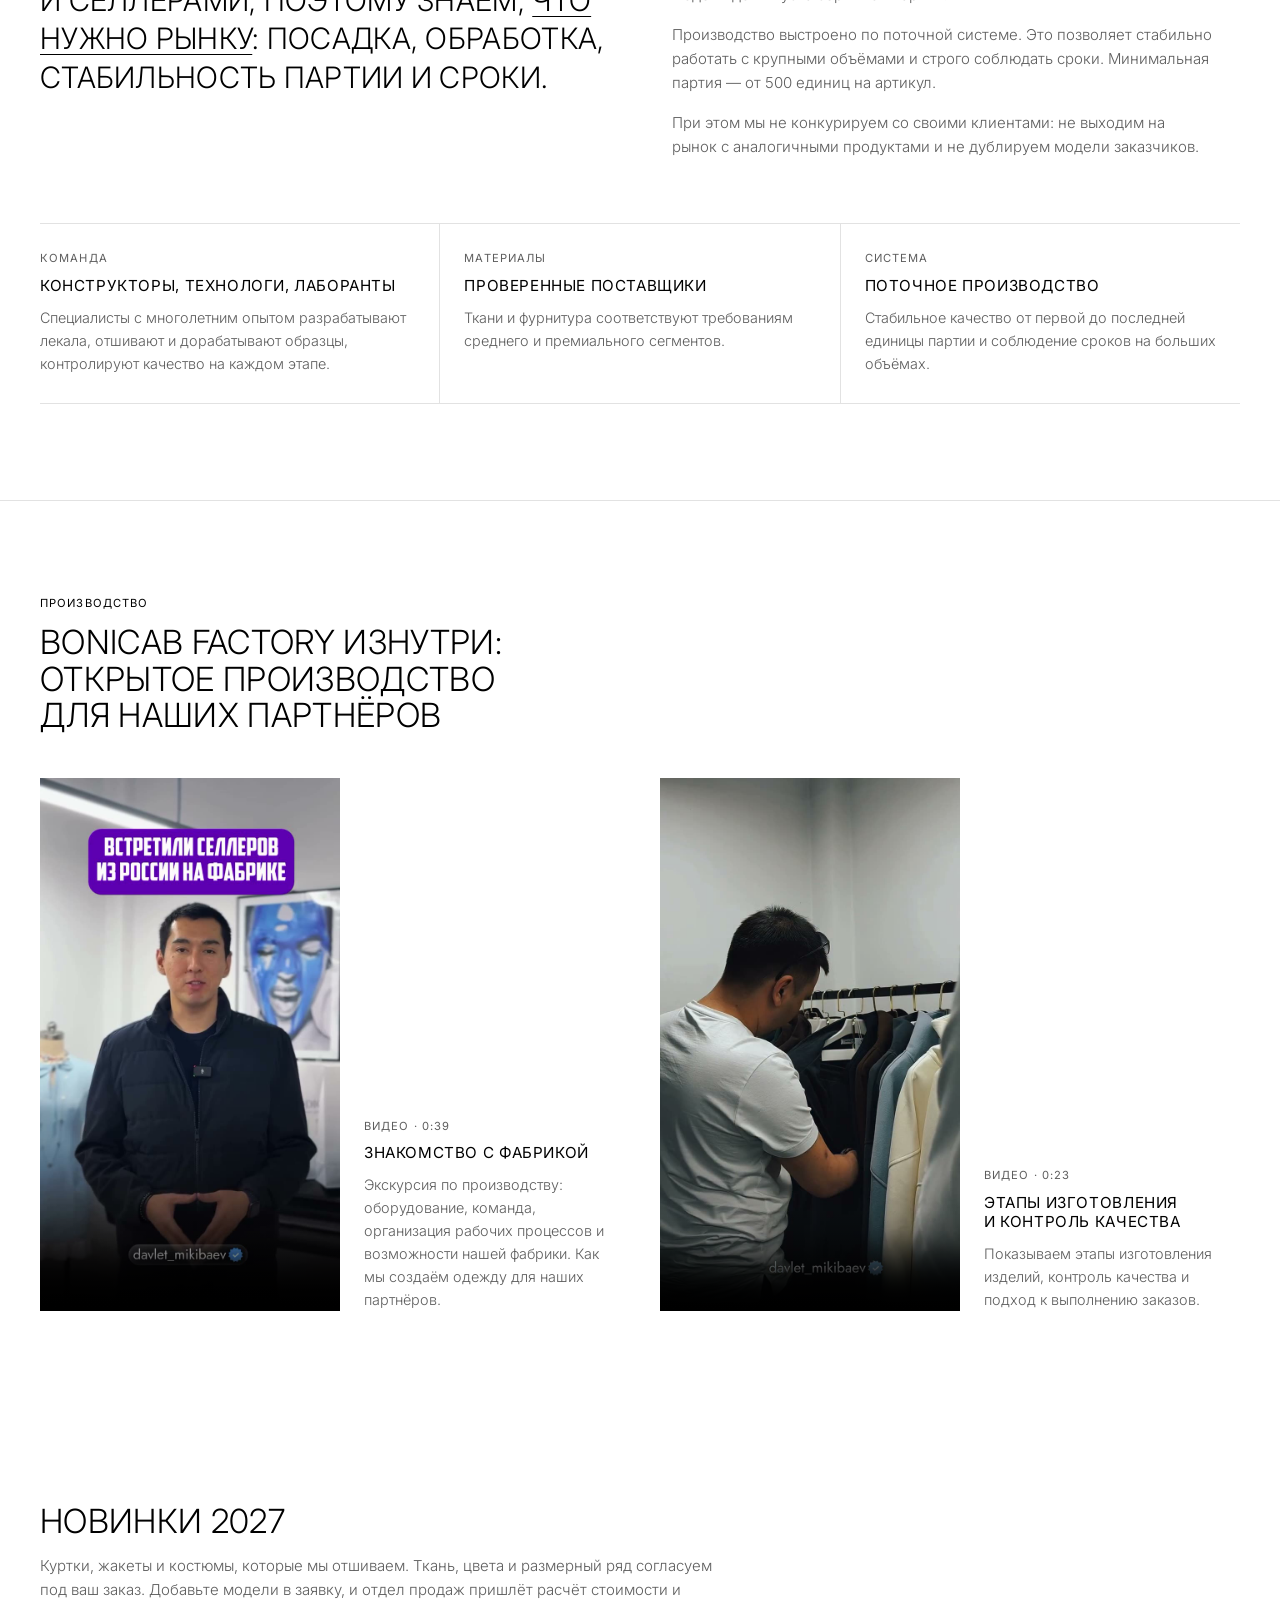
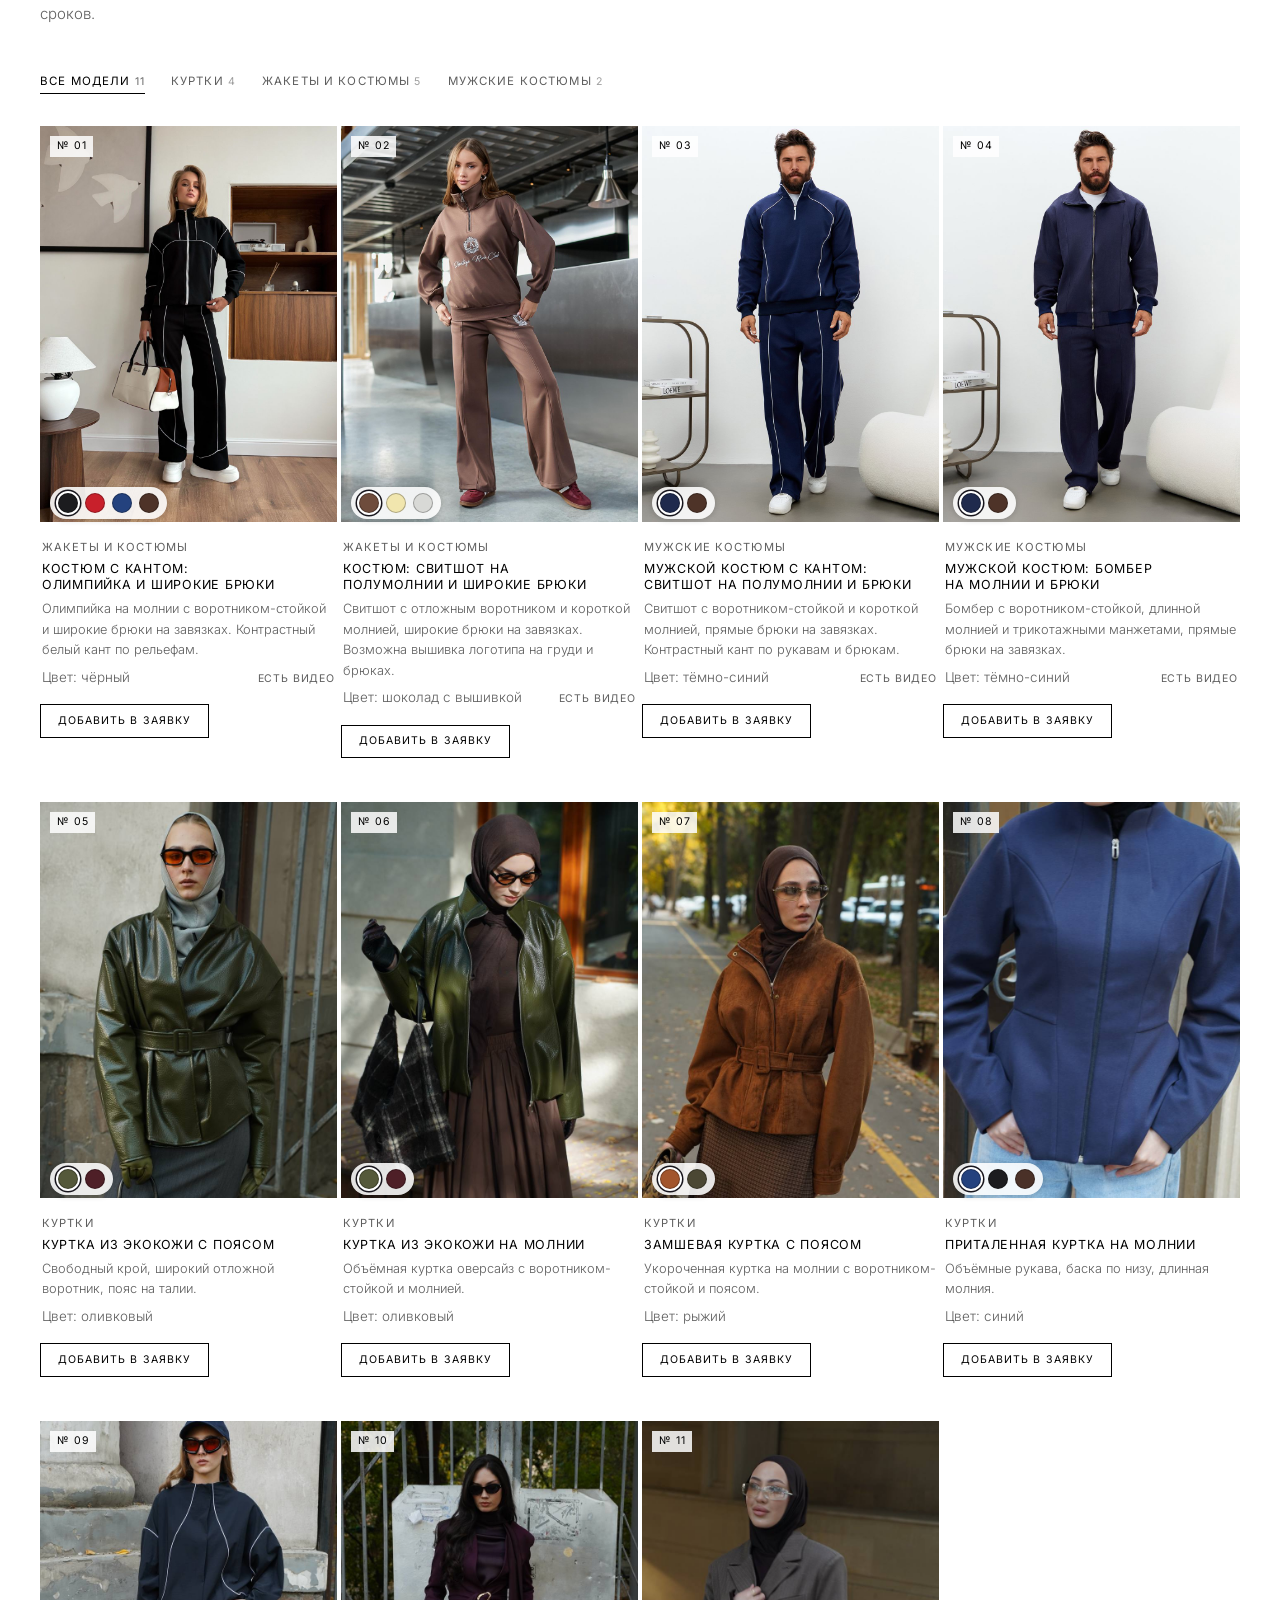
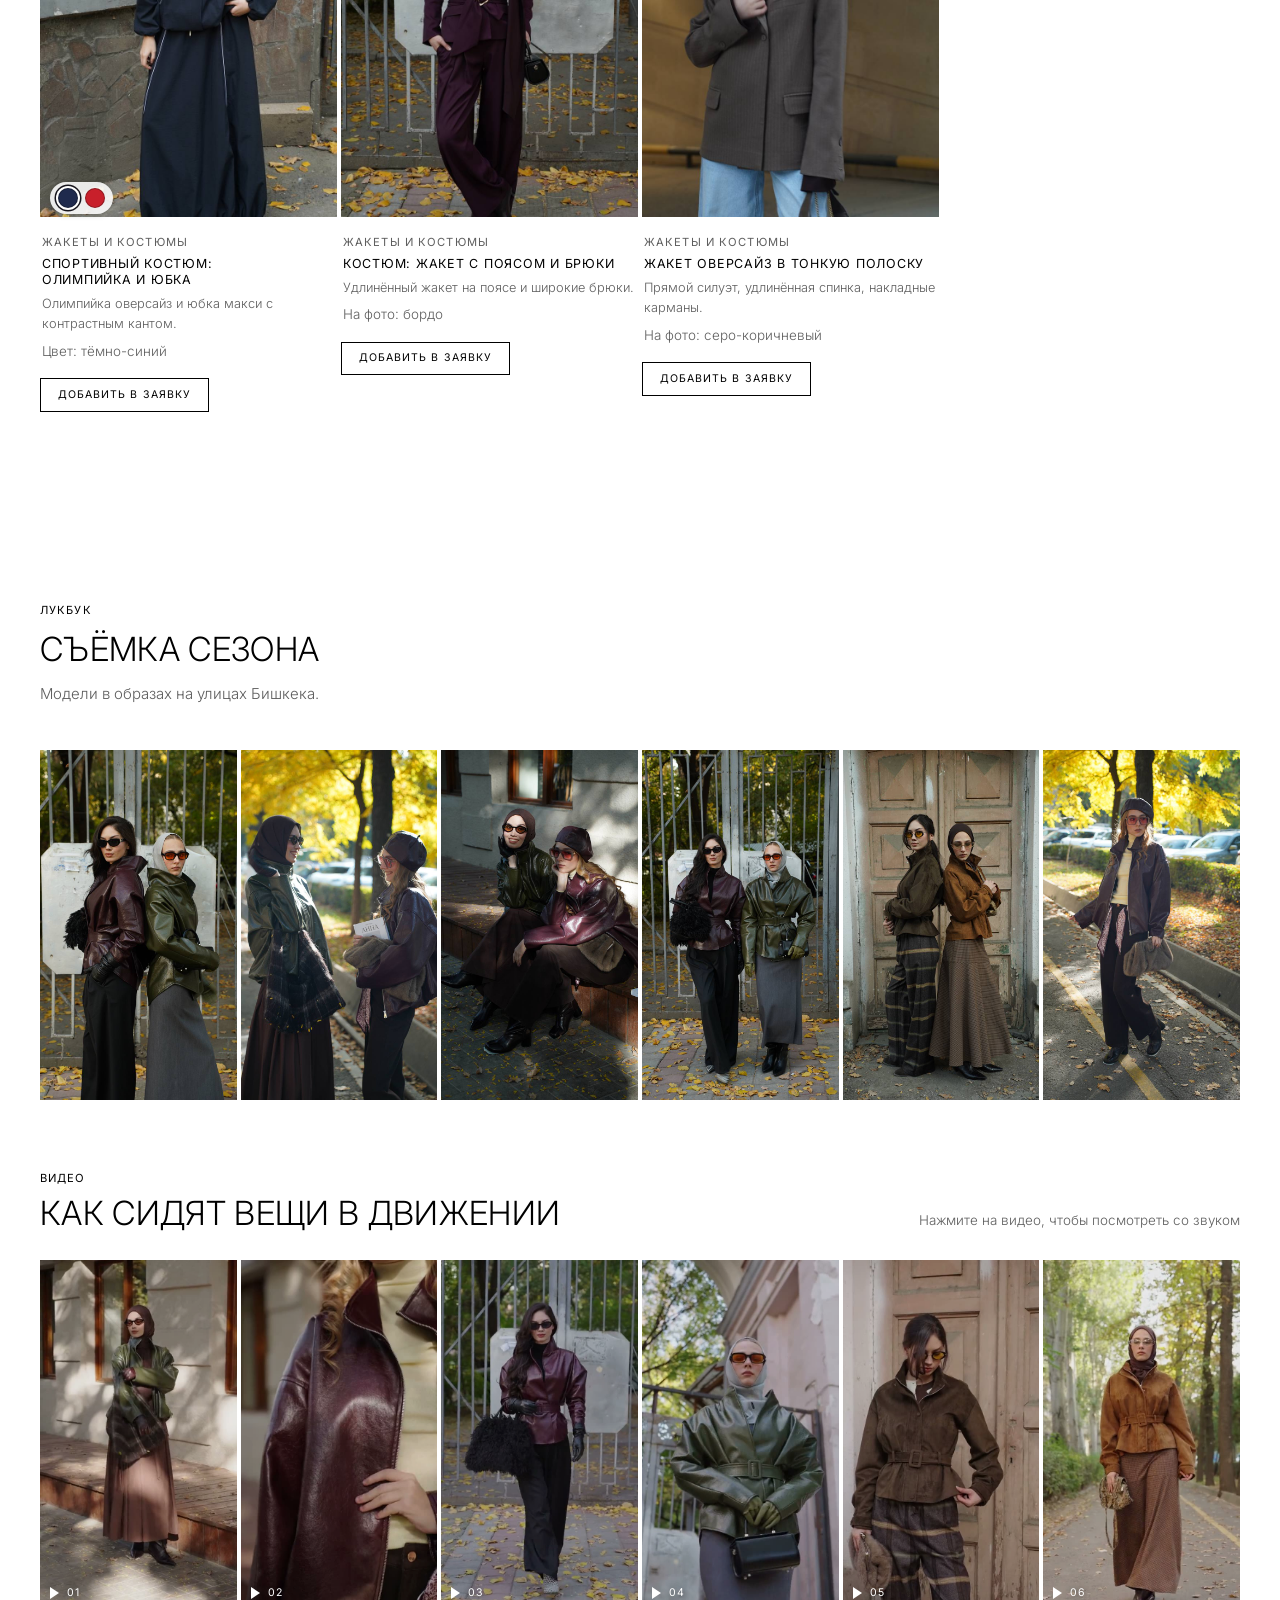
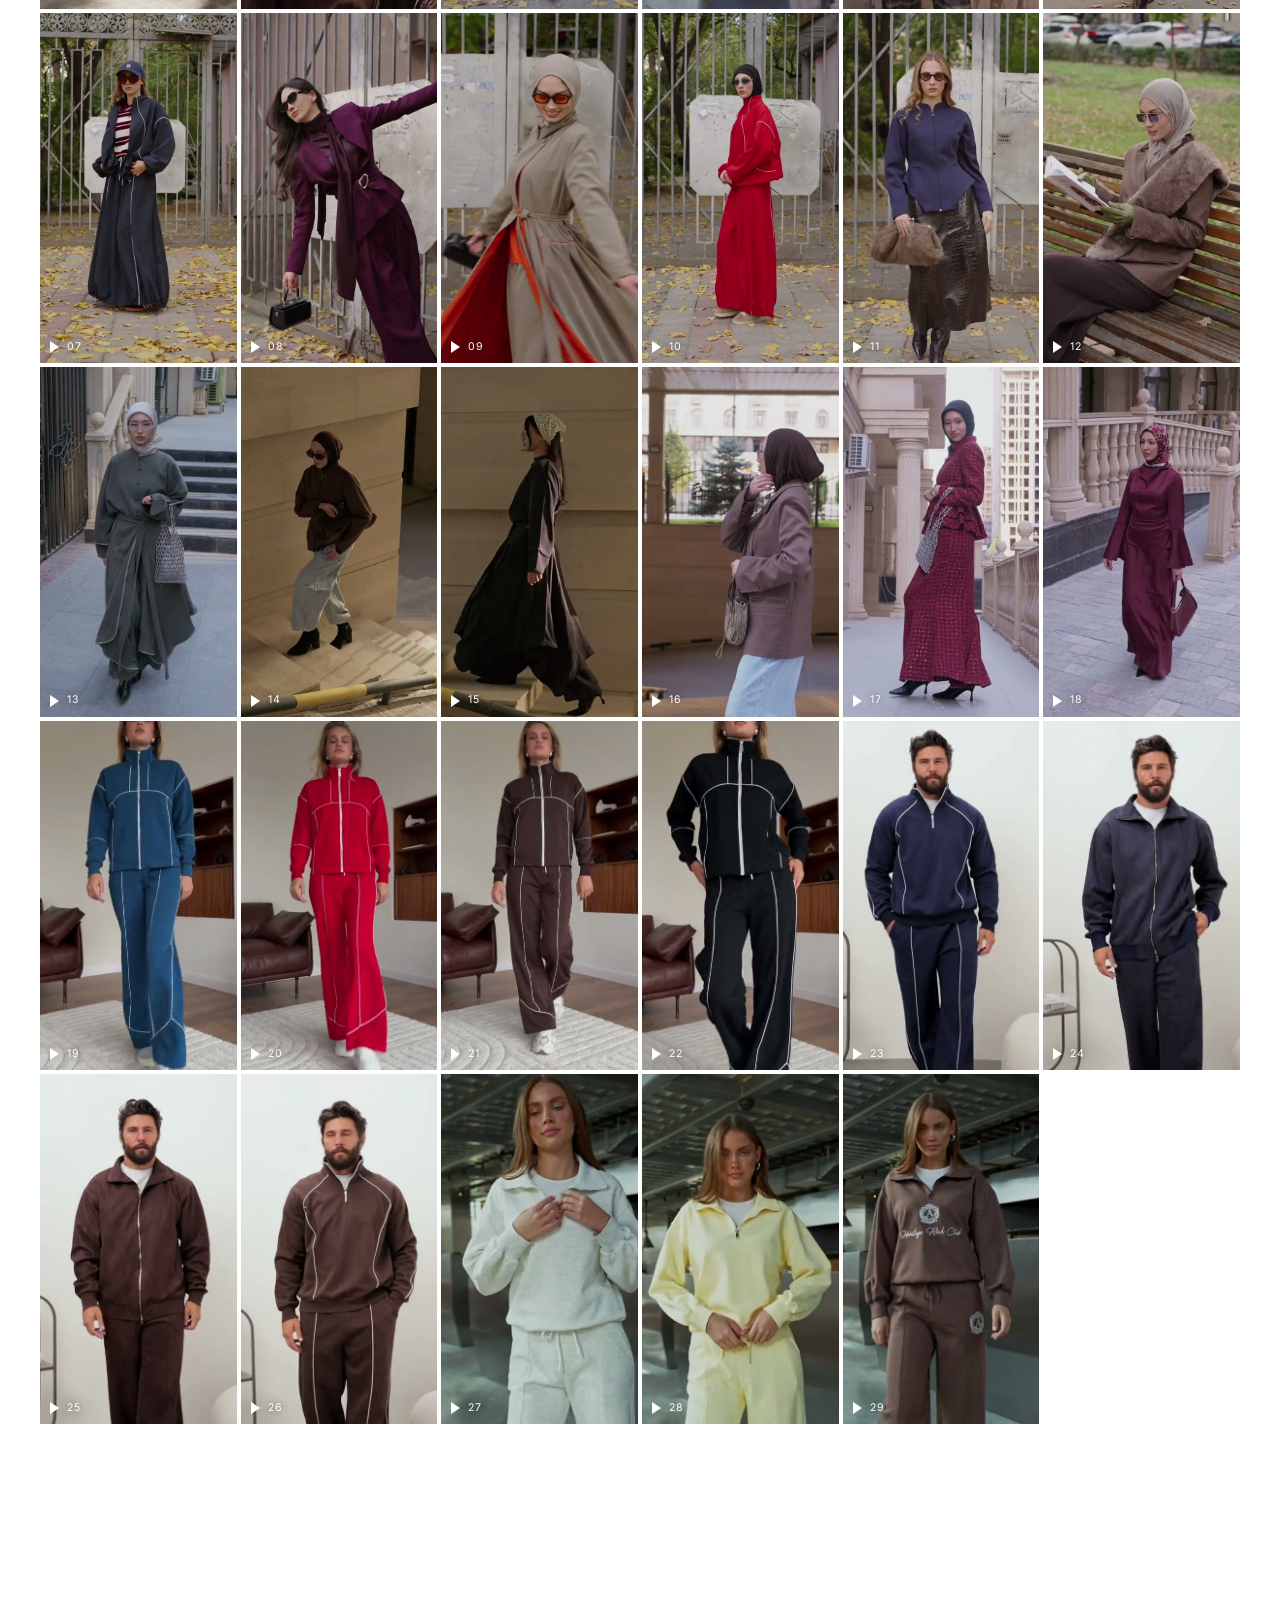
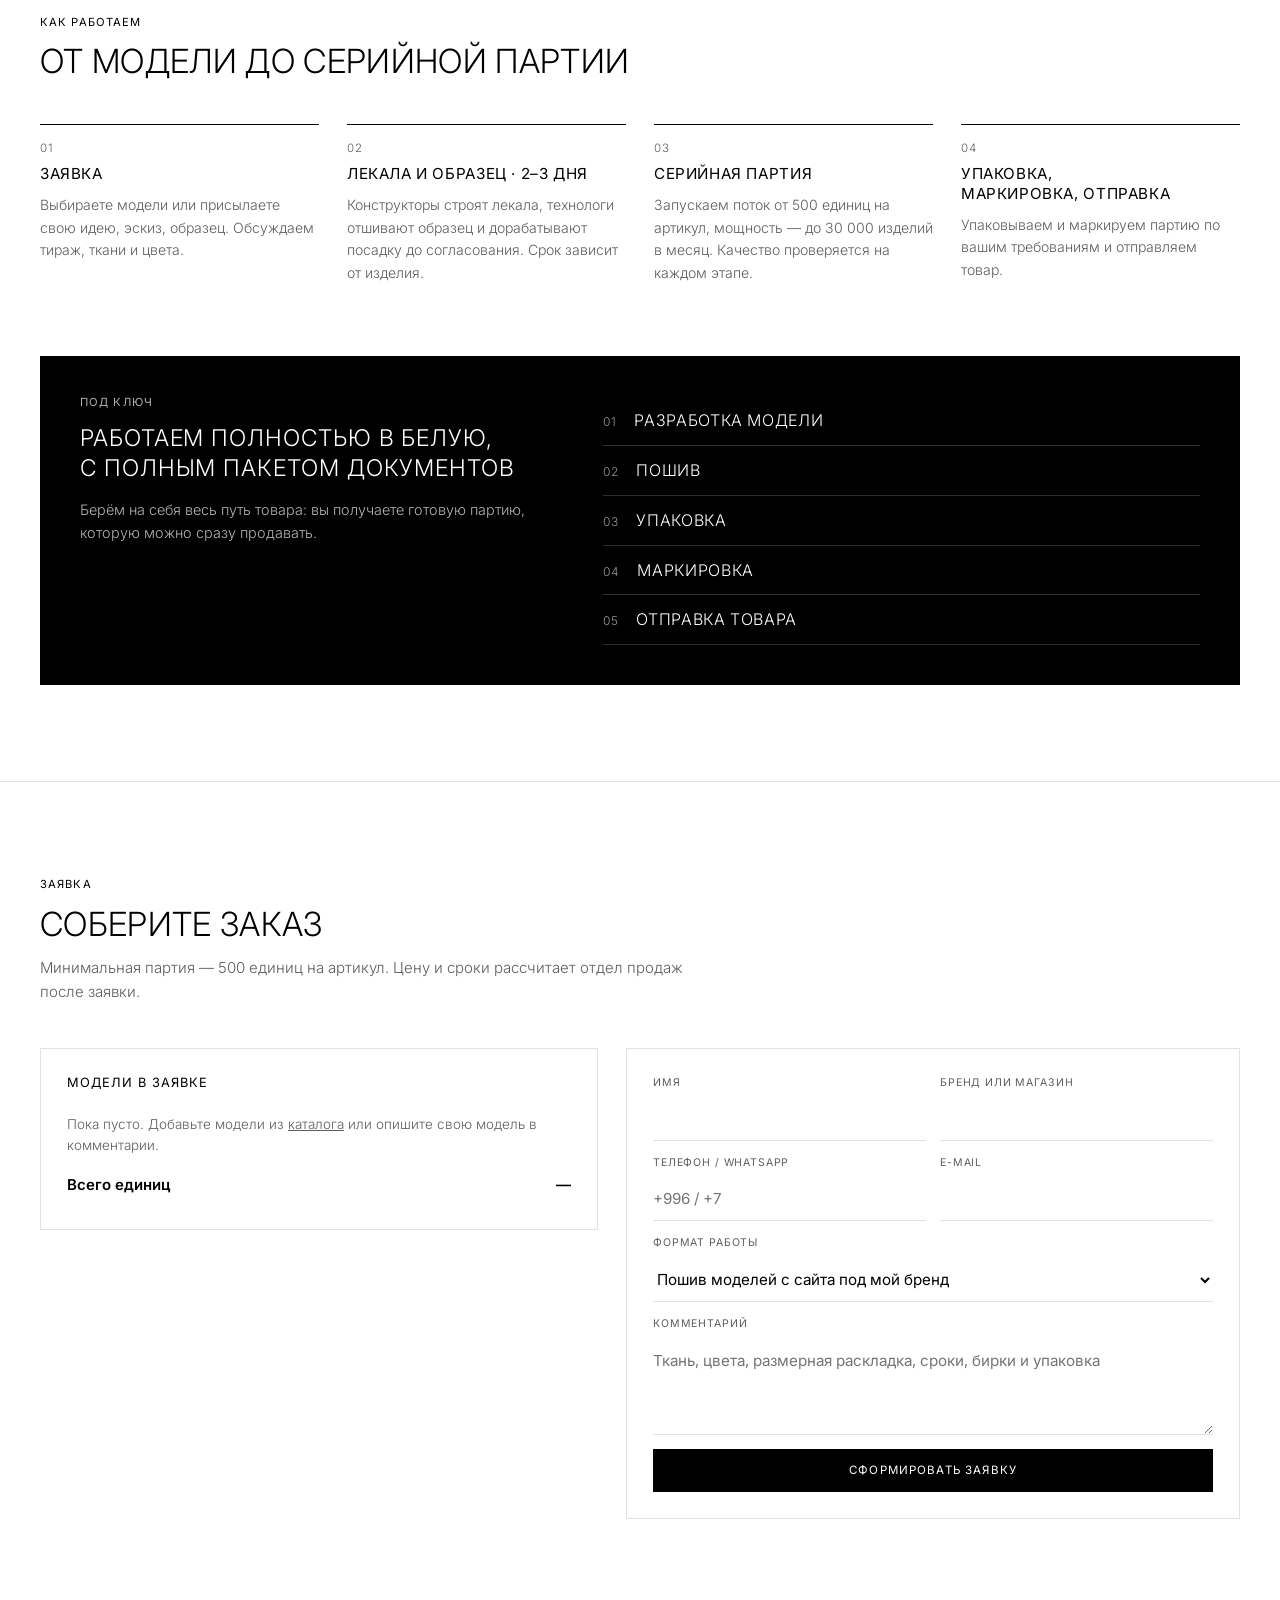
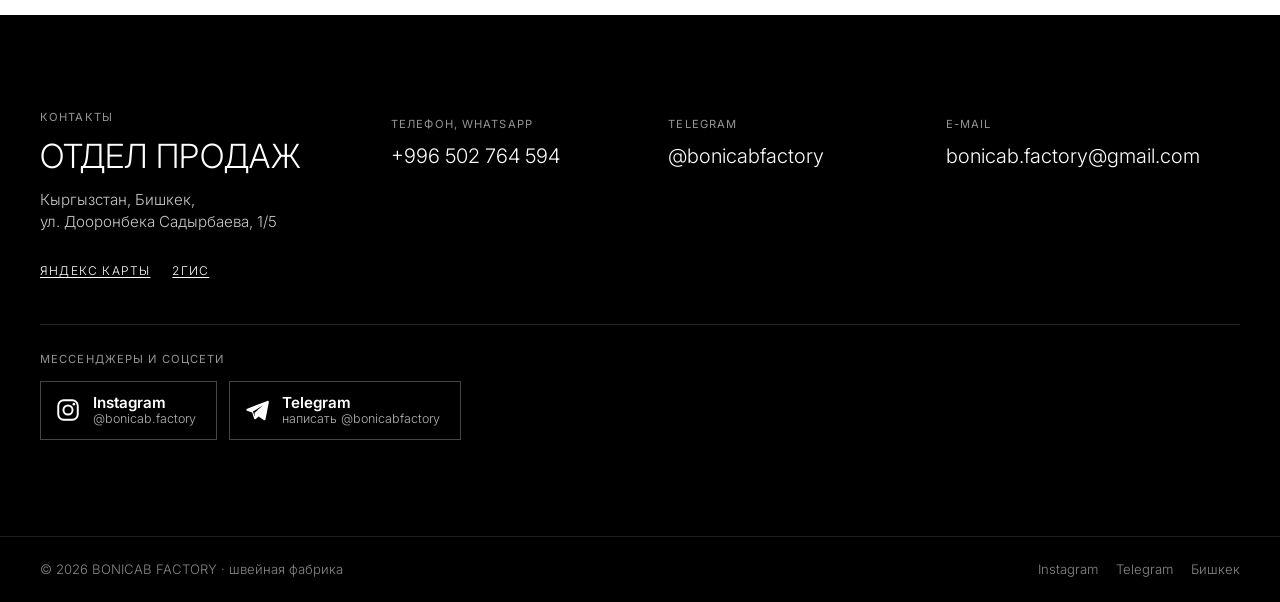
==== commit 9ee90340: "Telegram: это контакт для сообщений, а не канал - «Telegram-канал» → «Telegram, написать @bonicabfac" ====
--- a/index.html
+++ b/index.html
@@ -311,7 +311,7 @@
 /* Contacts */
 #contacts { background: var(--ink); color: var(--paper); }
 #contacts .label { color: rgba(247,247,248,.6); }
-.contacts { display: grid; grid-template-columns: 1.3fr 1fr 1fr; gap: 32px; align-items: start; }
+.contacts { display: grid; grid-template-columns: 1.3fr 1fr 1fr 1.2fr; gap: 32px; align-items: start; }
 .contacts h2 { color: var(--paper); }
 .contacts .v { font: 300 1.25rem/1.3 var(--f-display); user-select: all; display: block; margin-top: 8px; overflow-wrap: anywhere; text-decoration: none; }
 .contacts p { color: rgba(247,247,248,.65); font-size: .9rem; margin-top: 6px; }
@@ -390,10 +390,10 @@
   .foot-soc a { display: inline-flex; align-items: center; min-height: 44px; }
   .contacts .v { padding-block: 8px; }
 
-  .mbar { display: grid; grid-template-columns: 1fr 1.4fr; gap: 8px; position: fixed; left: 0; right: 0; bottom: 0; z-index: 30;
+  .mbar { display: grid; grid-template-columns: 1fr 1fr 1.15fr; gap: 6px; position: fixed; left: 0; right: 0; bottom: 0; z-index: 30;
     padding: 8px max(16px, env(safe-area-inset-left, 0px)) calc(8px + env(safe-area-inset-bottom, 0px)); background: var(--paper); border-top: 1px solid var(--line);
     transition: transform .25s; }
-  .mbar .btn { min-height: 48px; padding-inline: 1em; }
+  .mbar .btn { min-height: 48px; padding-inline: .4em; letter-spacing: .06em; }
   .mbar.away { transform: translateY(110%); }
   body { padding-bottom: calc(64px + env(safe-area-inset-bottom, 0px)); }
   .toast { bottom: calc(80px + env(safe-area-inset-bottom, 0px)); }
@@ -594,10 +594,11 @@
           </form>
           <div class="done" id="done" hidden>
             <h3>Заявка готова</h3>
-            <p class="note">Отправьте её в WhatsApp отдела продаж или скопируйте текст и пришлите на почту bonicab.factory@gmail.com.</p>
+            <p class="note">Отправьте её отделу продаж в WhatsApp или Telegram, либо скопируйте текст и пришлите на почту bonicab.factory@gmail.com.</p>
             <pre id="doneText"></pre>
             <div class="acts">
               <a class="btn btn-primary" id="waBtn" href="https://wa.me/996502764594" target="_blank" rel="noopener">Отправить в WhatsApp</a>
+              <a class="btn btn-ghost" id="tgBtn" href="https://t.me/bonicabfactory" target="_blank" rel="noopener">Отправить в Telegram</a>
               <button class="btn btn-ghost" type="button" id="copyBtn">Скопировать текст</button>
               <button class="btn btn-ghost" type="button" id="backBtn">Изменить</button>
             </div>
@@ -612,9 +613,10 @@
       <div class="contacts">
         <div style="display:grid;gap:14px"><span class="label">Контакты</span><h2>Отдел продаж</h2><address class="addr">Кыргызстан, Бишкек,<br>ул. Дооронбека Садырбаева, 1/5</address><p class="maps"><a href="https://yandex.ru/maps/?text=%D0%91%D0%B8%D1%88%D0%BA%D0%B5%D0%BA%2C%20%D1%83%D0%BB%D0%B8%D1%86%D0%B0%20%D0%94%D0%BE%D0%BE%D1%80%D0%BE%D0%BD%D0%B1%D0%B5%D0%BA%D0%B0%20%D0%A1%D0%B0%D0%B4%D1%8B%D1%80%D0%B1%D0%B0%D0%B5%D0%B2%D0%B0%2C%201%2F5" target="_blank" rel="noopener">Яндекс Карты</a><a href="https://2gis.kg/bishkek/search/%D0%94%D0%BE%D0%BE%D1%80%D0%BE%D0%BD%D0%B1%D0%B5%D0%BA%D0%B0%20%D0%A1%D0%B0%D0%B4%D1%8B%D1%80%D0%B1%D0%B0%D0%B5%D0%B2%D0%B0%201%2F5" target="_blank" rel="noopener">2ГИС</a></p></div>
         <div><span class="label">Телефон, WhatsApp</span><a class="v" href="tel:+996502764594">+996 502 764 594</a></div>
+        <div><span class="label">Telegram</span><a class="v" href="https://t.me/bonicabfactory" target="_blank" rel="noopener">@bonicabfactory</a></div>
         <div><span class="label">E-mail</span><a class="v" href="mailto:bonicab.factory@gmail.com">bonicab.factory@gmail.com</a></div>
         <div class="socials">
-          <span class="label">Мы в соцсетях</span>
+          <span class="label">Мессенджеры и соцсети</span>
           <div class="soc-links">
             <a class="soc" href="https://www.instagram.com/bonicab.factory/" target="_blank" rel="noopener">
               <svg viewBox="0 0 24 24" aria-hidden="true"><rect x="3" y="3" width="18" height="18" rx="5" fill="none" stroke="currentColor" stroke-width="1.8"/><circle cx="12" cy="12" r="4.2" fill="none" stroke="currentColor" stroke-width="1.8"/><circle cx="17.4" cy="6.6" r="1.2" fill="currentColor"/></svg>
@@ -622,7 +624,7 @@
             </a>
             <a class="soc" href="https://t.me/bonicabfactory" target="_blank" rel="noopener">
               <svg viewBox="0 0 24 24" aria-hidden="true"><path d="M21.5 3.6 2.9 10.8c-1 .4-1 1.7 0 2l4.6 1.5 1.8 5.6c.2.7 1.1.9 1.6.4l2.6-2.4 4.7 3.4c.6.4 1.4.1 1.6-.6L22.9 5c.2-1-.6-1.8-1.4-1.4Zm-4 4.1-7.6 6.9-.3 3-1.3-4.2 9.2-5.7Z" fill="currentColor"/></svg>
-              <span><b>Telegram-канал</b><small>@bonicabfactory</small></span>
+              <span><b>Telegram</b><small>написать @bonicabfactory</small></span>
             </a>
           </div>
         </div>
@@ -657,6 +659,7 @@
 
 <div class="mbar" id="mbar">
   <a class="btn btn-ghost" href="https://wa.me/996502764594" target="_blank" rel="noopener">WhatsApp</a>
+  <a class="btn btn-ghost" href="https://t.me/bonicabfactory" target="_blank" rel="noopener">Telegram</a>
   <a class="btn btn-primary" href="#order">Заявка (<span id="cartCount2">0</span>)</a>
 </div>
 
@@ -881,9 +884,14 @@
   }
 });
 $("#waBtn").addEventListener("click", () => track("whatsapp_send"));
+// Telegram не умеет подставлять текст по ссылке на аккаунт — копируем заявку, клиенту остаётся вставить её в чат
+$("#tgBtn").addEventListener("click", () => {
+  track("telegram_send");
+  try { navigator.clipboard.writeText($("#doneText").textContent).then(() => toast("Текст заявки скопирован — вставьте его в чат Telegram"), () => {}); } catch (e) {}
+});
 document.addEventListener("click", e => {
   const a = e.target.closest("a[href]");
-  if (!a || a.id === "waBtn") return;
+  if (!a || a.id === "waBtn" || a.id === "tgBtn") return;
   const h = a.href;
   const goal = h.includes("wa.me") ? "click_whatsapp" : h.startsWith("tel:") ? "click_phone" : h.startsWith("mailto:") ? "click_email"
     : h.includes("t.me/") ? "click_telegram" : h.includes("instagram.com") ? "click_instagram" : null;
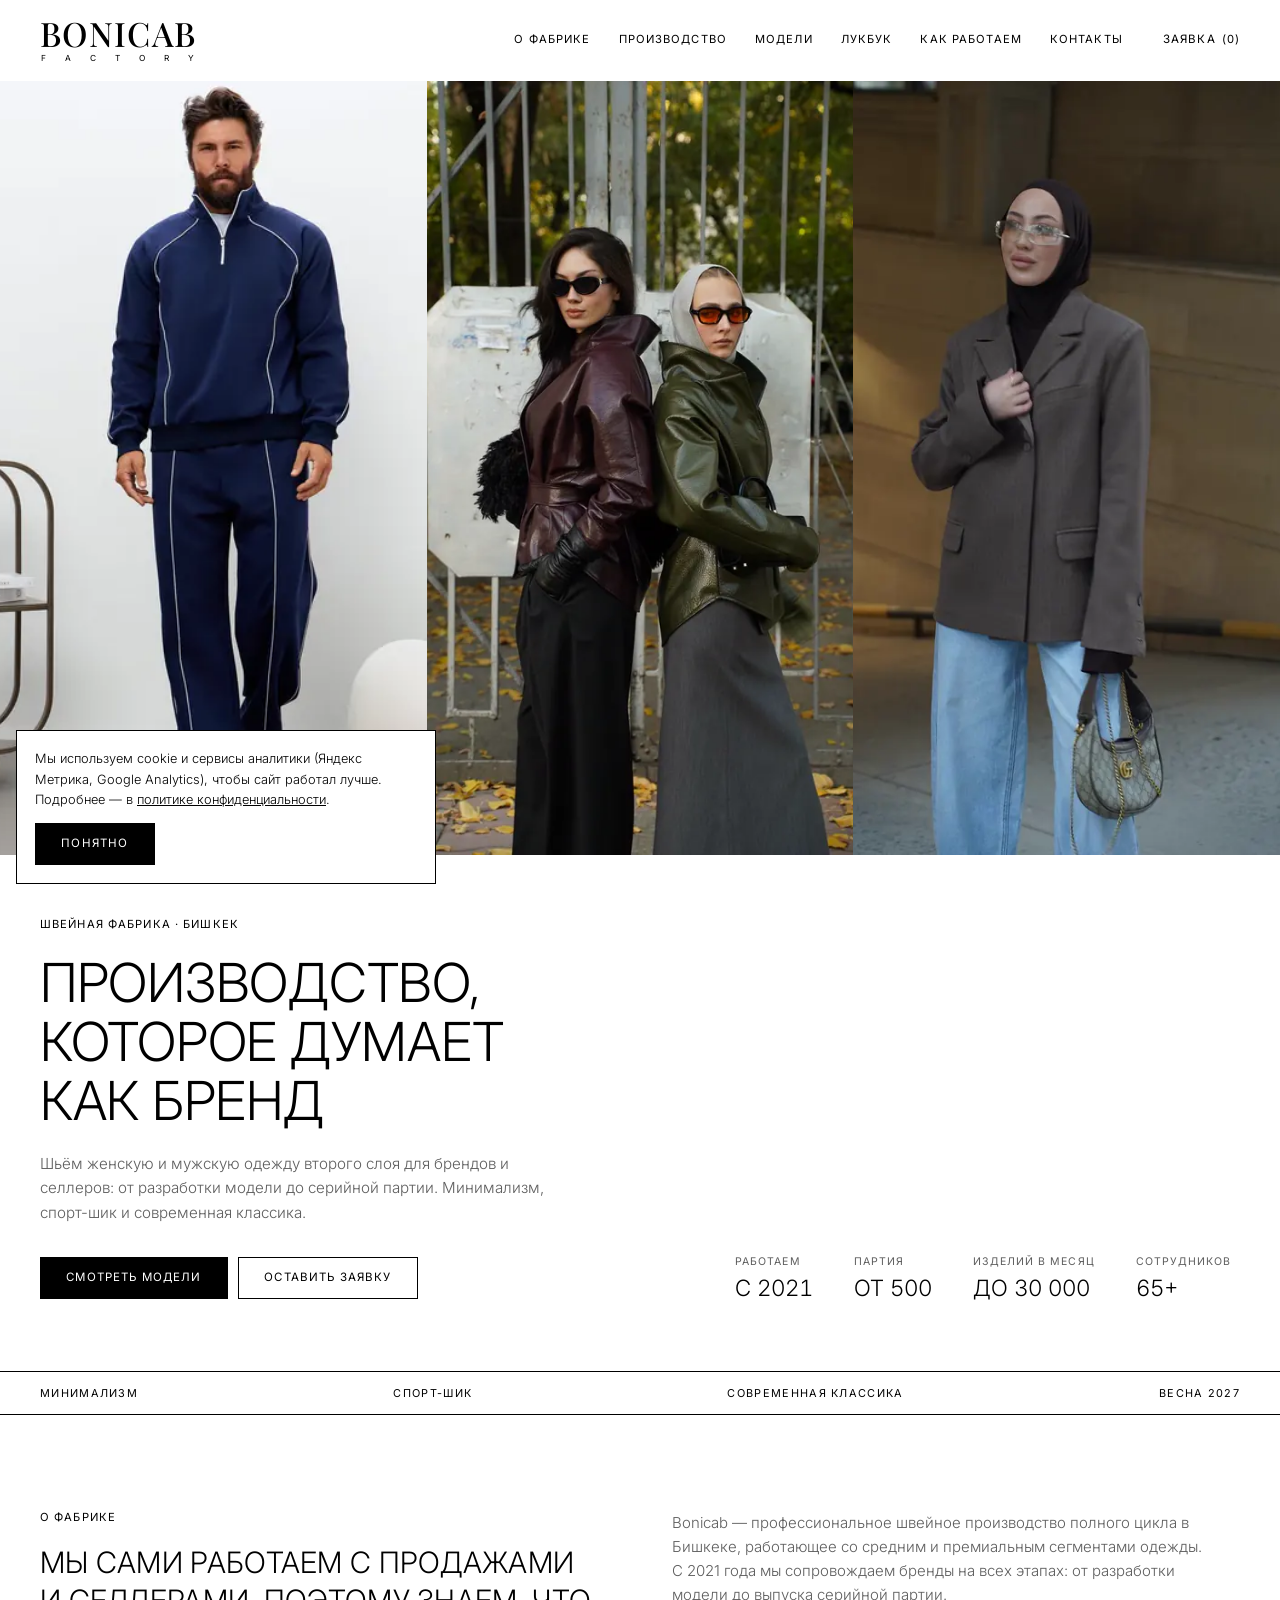
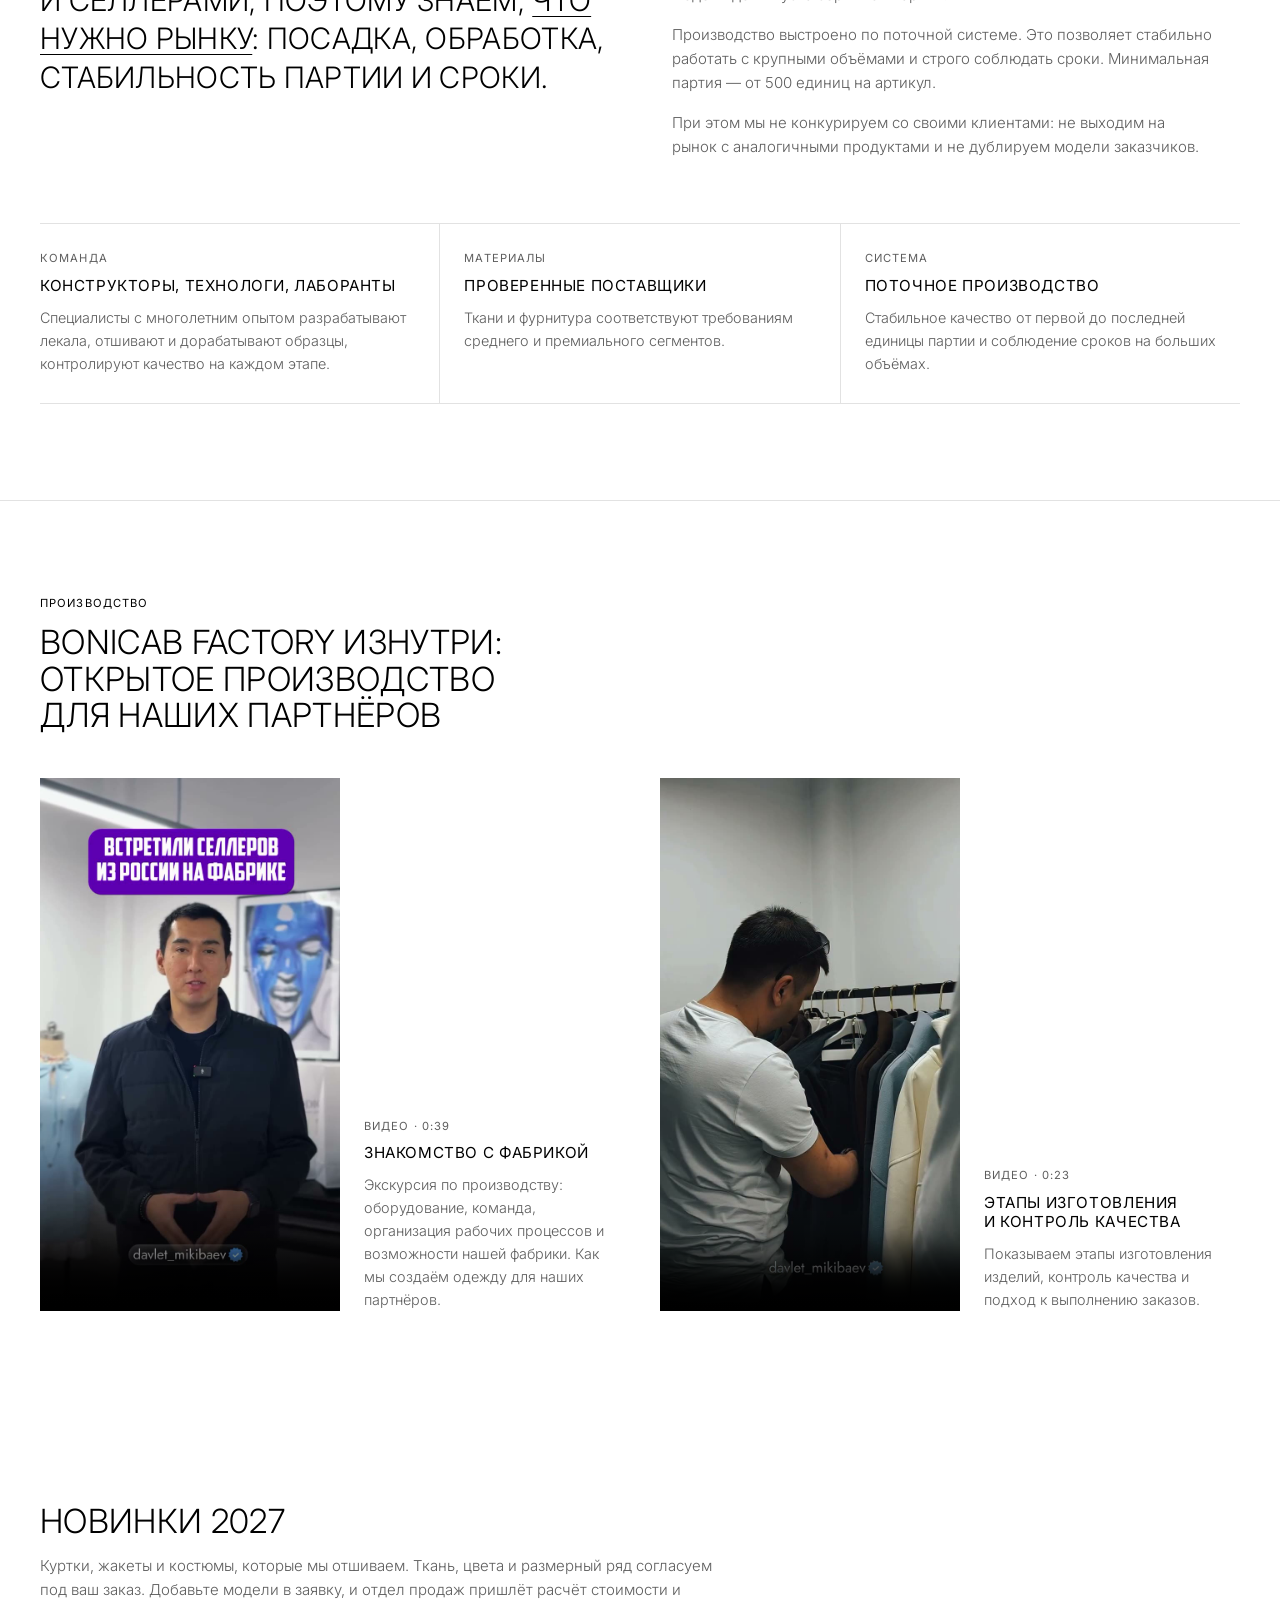
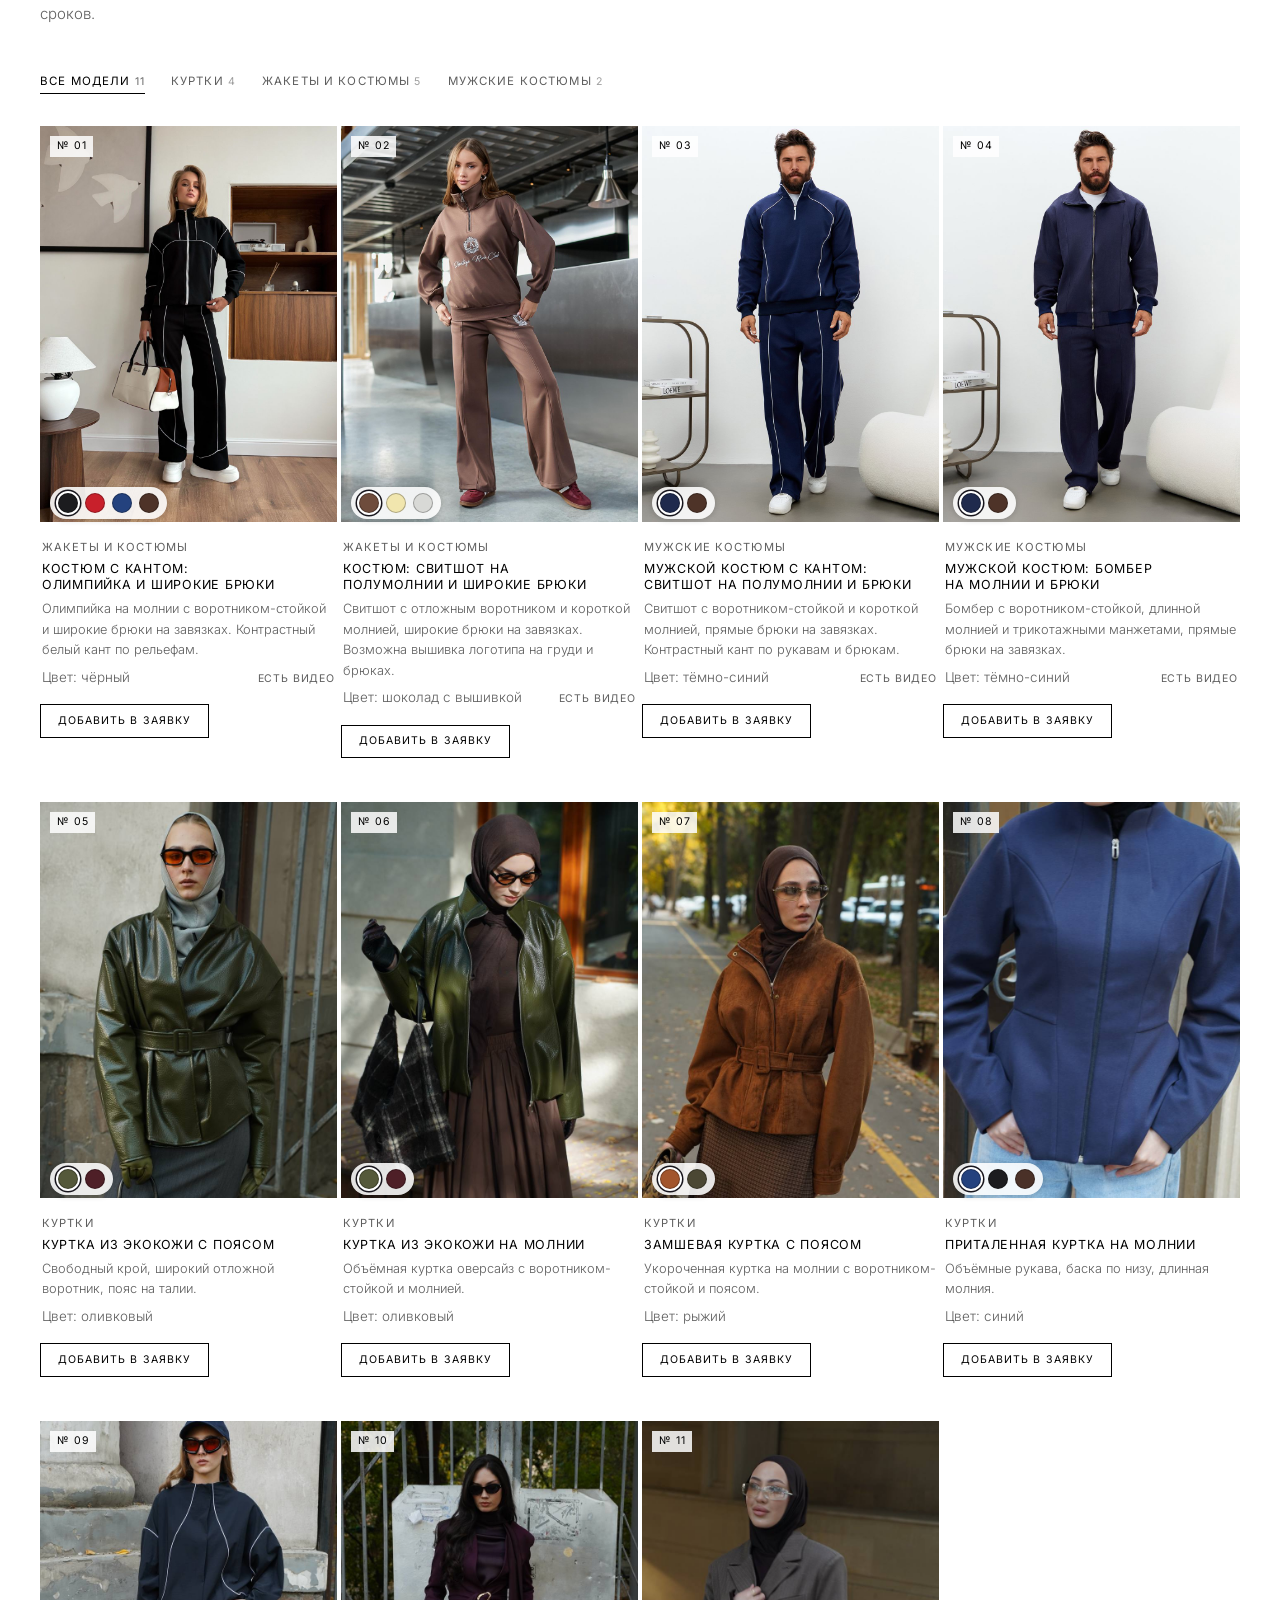
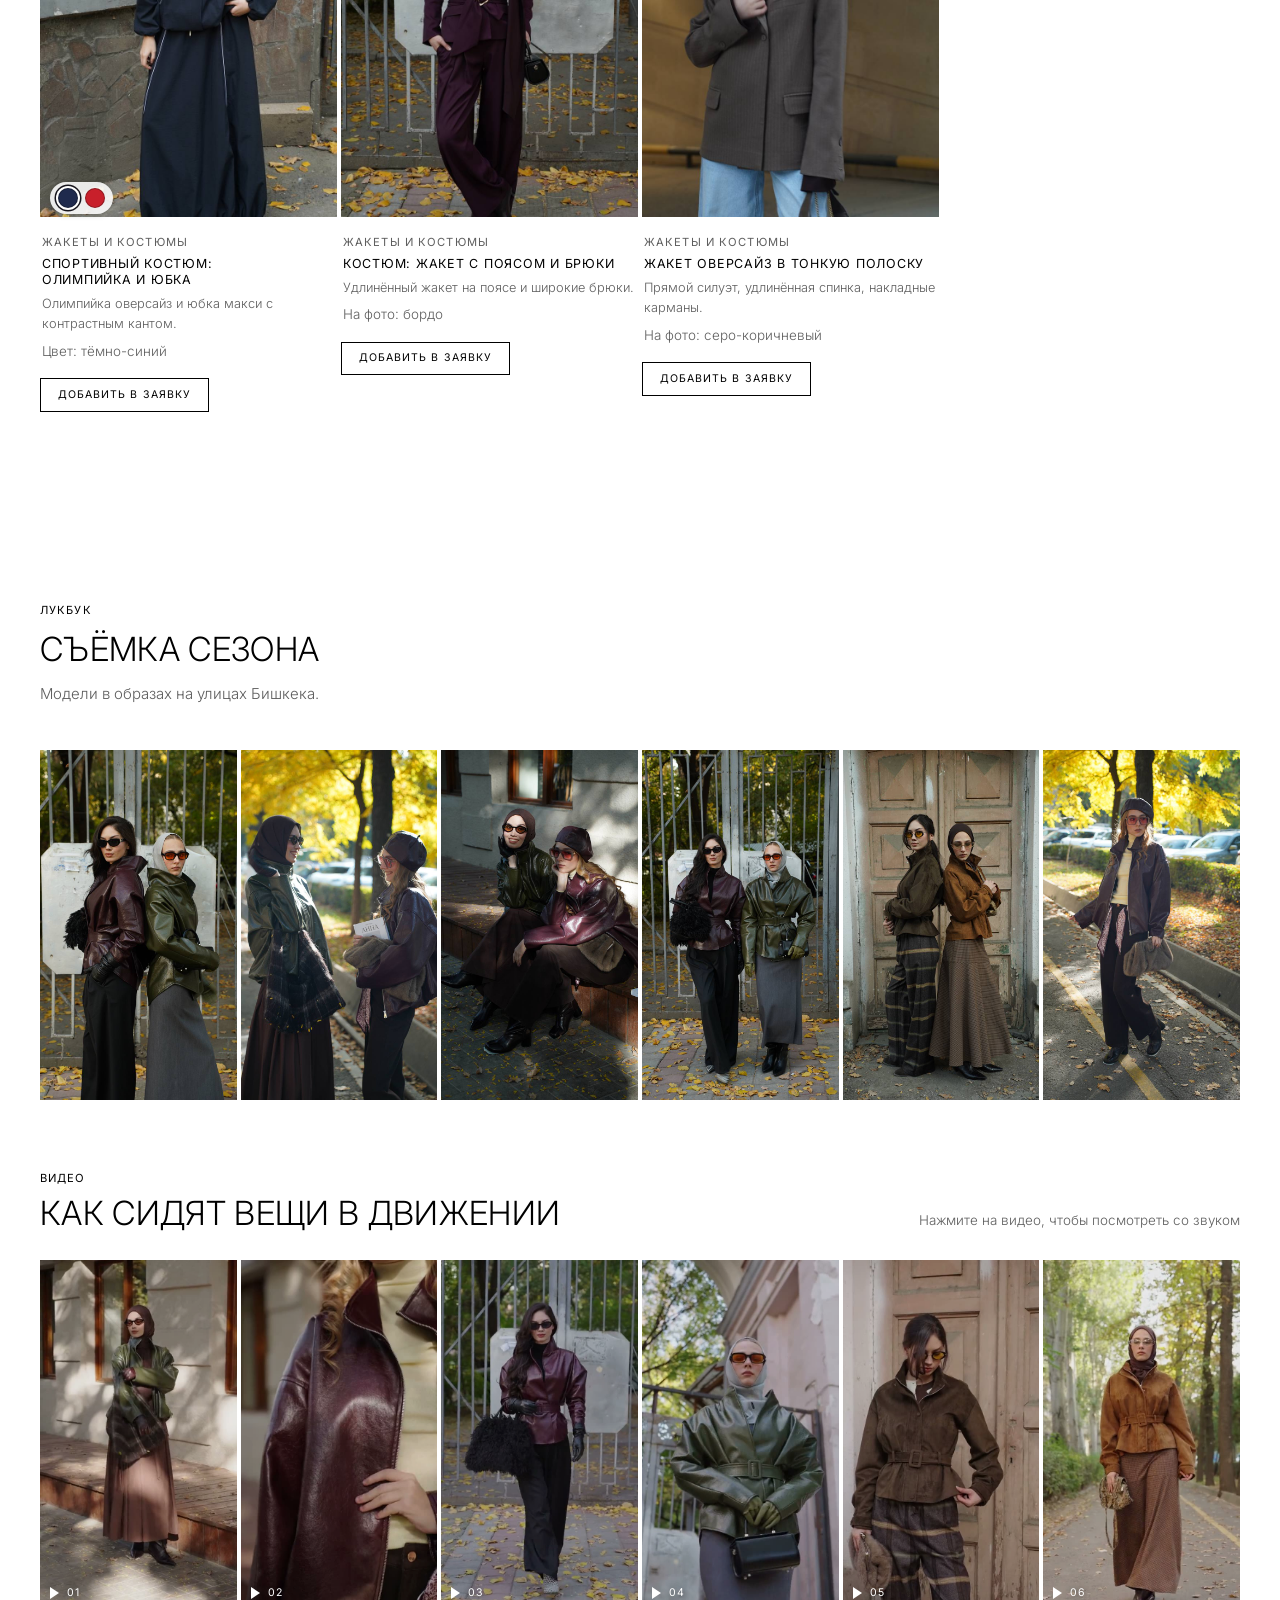
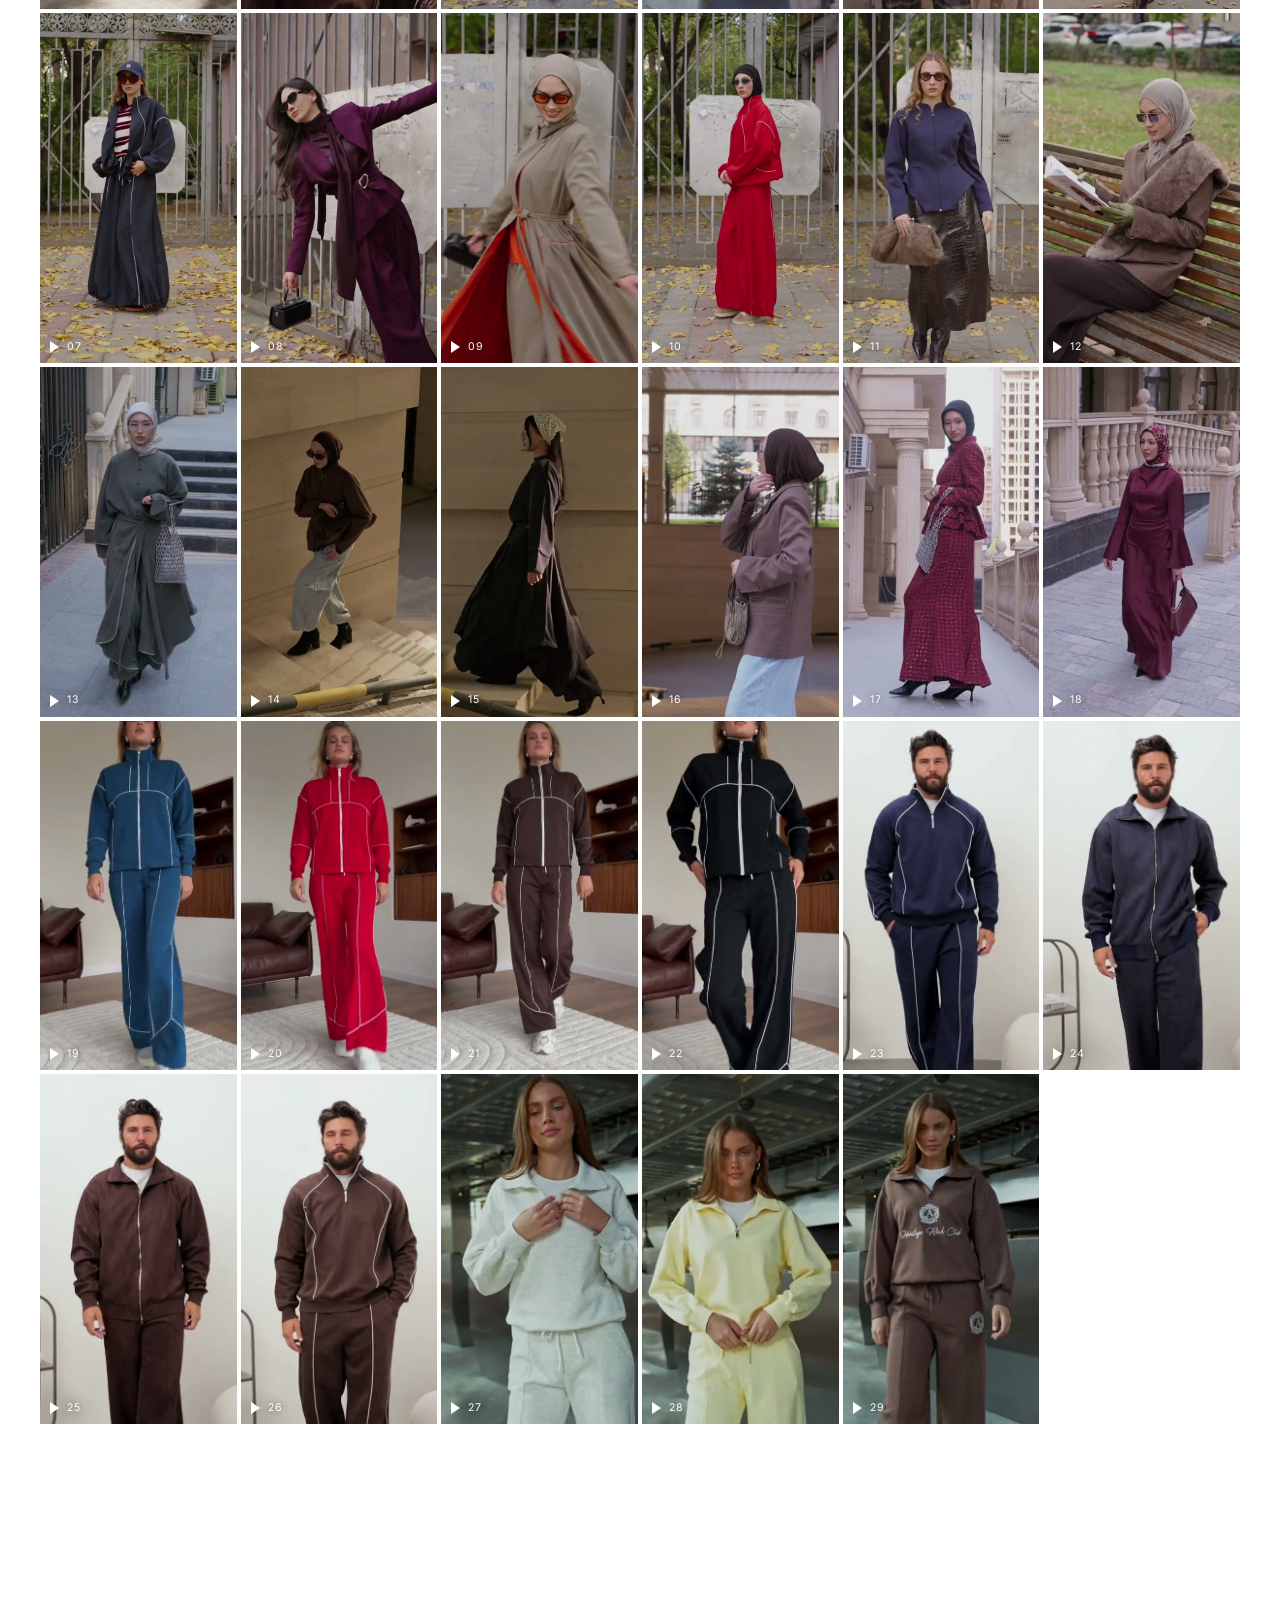
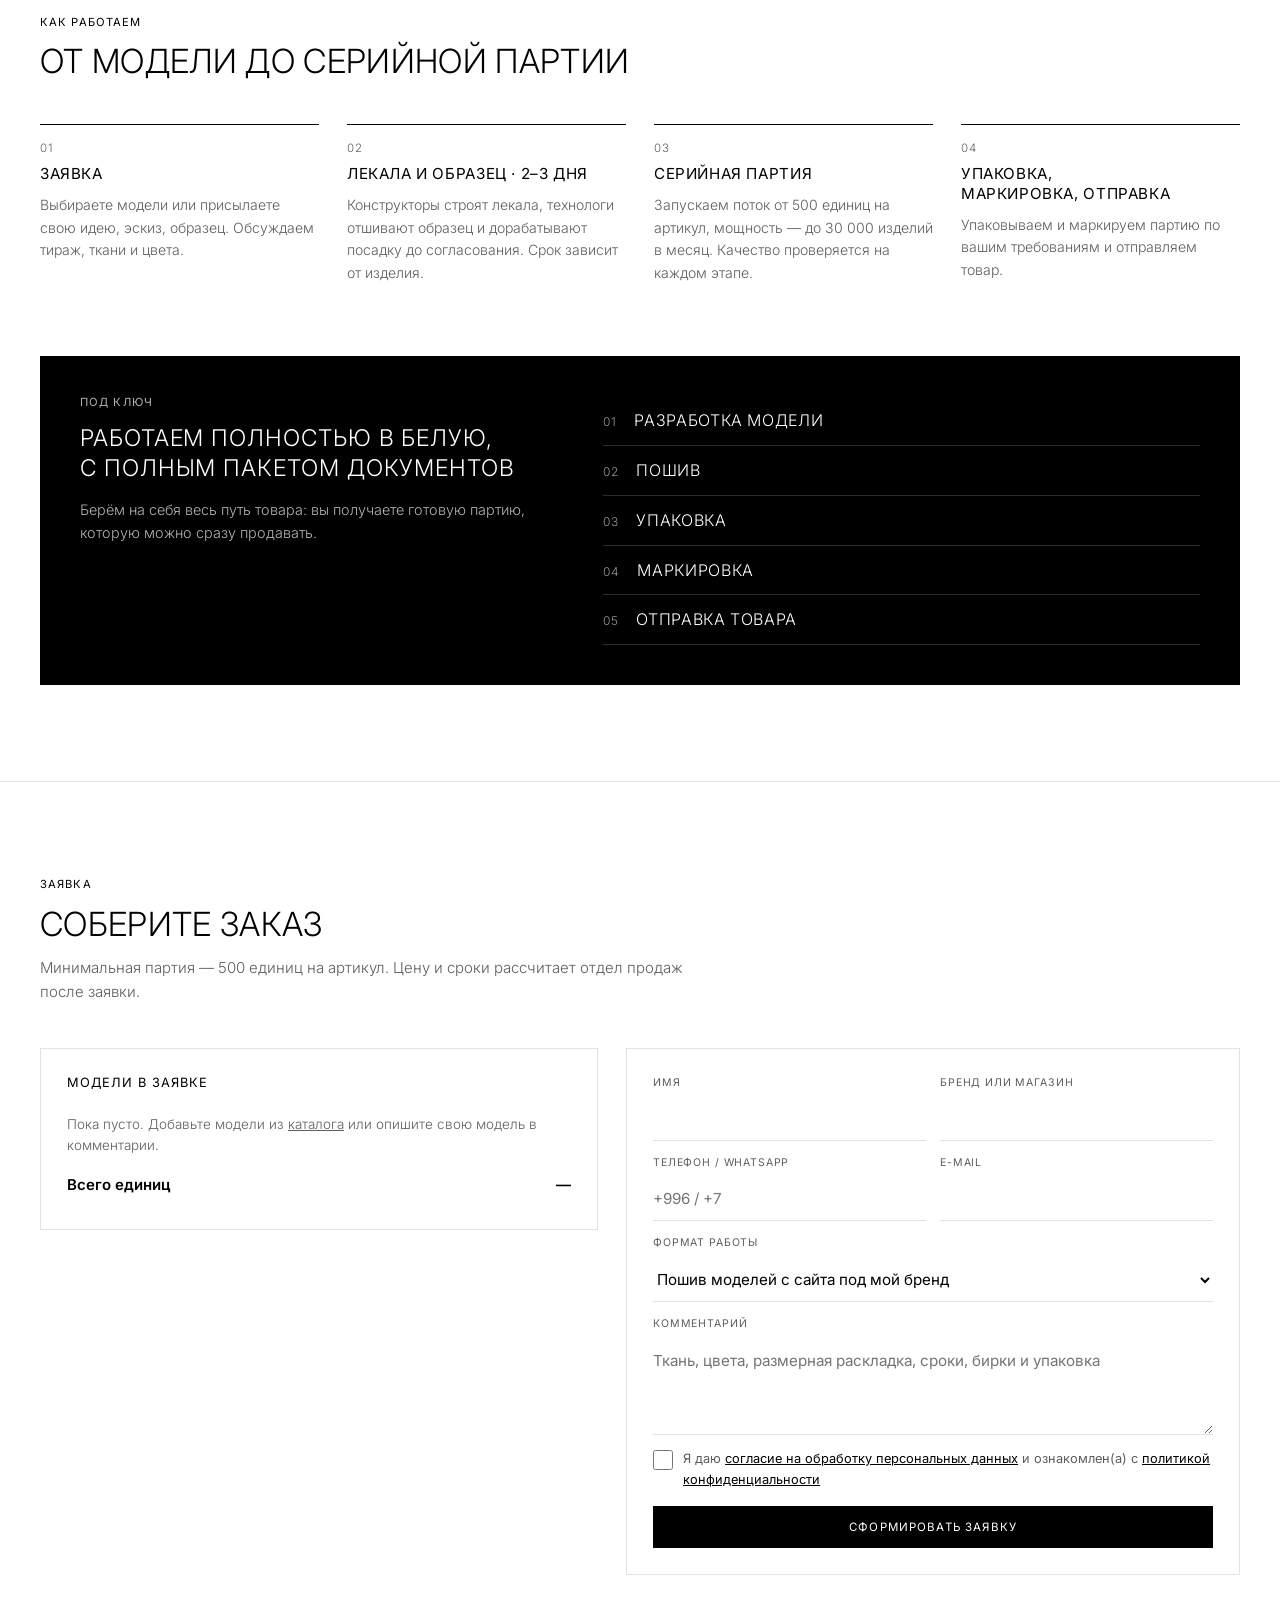
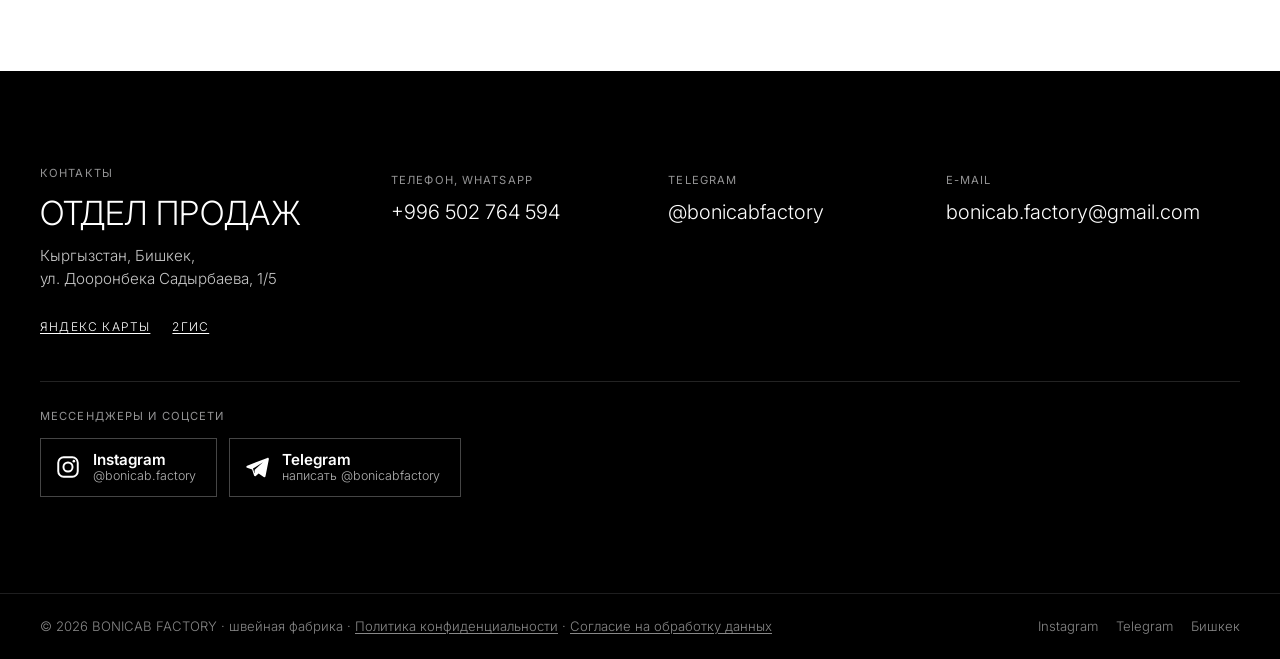
==== commit 8d22385b: "Политика конфиденциальности, согласие на обработку ПД, cookie-уведомление - privacy.html и consent.h" ====
--- a/index.html
+++ b/index.html
@@ -365,6 +365,15 @@
 
 .toast { position: fixed; left: 50%; bottom: calc(20px + env(safe-area-inset-bottom, 0px)); transform: translateX(-50%); background: var(--ink); color: var(--paper); padding: 12px 18px; font-size: .9rem; z-index: 50; max-width: calc(100% - 32px); }
 
+/* Согласие и cookie */
+.agree { display: flex !important; grid-template-columns: none; gap: 10px; align-items: flex-start; text-transform: none !important; letter-spacing: 0 !important; font-size: .8rem !important; color: var(--muted); margin: 4px 0 16px !important; cursor: pointer; }
+.agree input { flex: none; width: 20px; height: 20px; margin: 1px 0 0; accent-color: var(--ink); }
+.agree a { color: var(--ink); }
+footer a.legal { color: inherit; text-underline-offset: .18em; }
+.cookie { position: fixed; left: 16px; bottom: 16px; z-index: 40; max-width: 420px; display: grid; gap: 12px; padding: 18px; background: var(--paper); color: var(--ink); border: 1px solid var(--ink); font-size: .8rem; }
+.cookie a { color: inherit; }
+.cookie .btn { justify-self: start; }
+
 /* Mobile: меню, крупные цели нажатия, минимальный кегль 12px, нижняя панель */
 section { scroll-margin-top: 64px; }
 .menu-btn, .mbar { display: none; }
@@ -397,6 +406,8 @@
   .mbar.away { transform: translateY(110%); }
   body { padding-bottom: calc(64px + env(safe-area-inset-bottom, 0px)); }
   .toast { bottom: calc(80px + env(safe-area-inset-bottom, 0px)); }
+  .cookie { left: 8px; right: 8px; bottom: calc(72px + env(safe-area-inset-bottom, 0px)); max-width: none; }
+  .agree { font-size: .8rem !important; }
 }
 </style>
 </head>
@@ -590,6 +601,7 @@
             <input type="text" name="website" tabindex="-1" autocomplete="off" aria-hidden="true" style="position:absolute;left:-9999px;width:1px;height:1px;opacity:0">
 
             <p class="note warn" id="formErr" hidden></p>
+            <label class="agree"><input type="checkbox" name="agree" id="f-agree"><span>Я даю <a href="consent.html" target="_blank">согласие на обработку персональных данных</a> и ознакомлен(а) с <a href="privacy.html" target="_blank">политикой конфиденциальности</a></span></label>
             <button class="btn btn-primary" type="submit" style="width:100%">Сформировать заявку</button>
           </form>
           <div class="done" id="done" hidden>
@@ -635,7 +647,7 @@
 
 <footer>
   <div class="wrap">
-    <span>© 2026 BONICAB FACTORY · швейная фабрика</span>
+    <span>© 2026 BONICAB FACTORY · швейная фабрика · <a class="legal" href="privacy.html">Политика конфиденциальности</a> · <a class="legal" href="consent.html">Согласие на обработку данных</a></span>
     <span class="foot-soc"><a href="https://www.instagram.com/bonicab.factory/" target="_blank" rel="noopener">Instagram</a><a href="https://t.me/bonicabfactory" target="_blank" rel="noopener">Telegram</a><span>Бишкек</span></span>
   </div>
 </footer>
@@ -661,6 +673,11 @@
   <a class="btn btn-ghost" href="https://wa.me/996502764594" target="_blank" rel="noopener">WhatsApp</a>
   <a class="btn btn-ghost" href="https://t.me/bonicabfactory" target="_blank" rel="noopener">Telegram</a>
   <a class="btn btn-primary" href="#order">Заявка (<span id="cartCount2">0</span>)</a>
+</div>
+
+<div class="cookie" id="cookie" hidden>
+  <p>Мы используем cookie и сервисы аналитики (Яндекс Метрика, Google Analytics), чтобы сайт работал лучше. Подробнее — в <a href="privacy.html">политике конфиденциальности</a>.</p>
+  <button class="btn btn-primary" type="button" id="cookieOk">Понятно</button>
 </div>
 
 <div class="toast" id="toast" hidden></div>
@@ -856,6 +873,7 @@
   e.preventDefault();
   const f = new FormData(e.target), err = $("#formErr");
   if (!f.get("name").trim() || !f.get("phone").trim()) { err.textContent = "Укажите имя и телефон, чтобы отдел продаж мог с вами связаться."; err.hidden = false; return; }
+  if (!f.get("agree")) { err.textContent = "Чтобы отправить заявку, отметьте согласие на обработку персональных данных."; err.hidden = false; $("#f-agree").focus(); return; }
   err.hidden = true;
   const ids = Object.keys(cart).filter(id => MODELS.some(m => m.id === id));
   const lines = ids.map(id => { const m = MODELS.find(x => x.id === id); return `• № ${m.no} ${m.name} — ${cart[id]} ед.`; });
@@ -924,6 +942,10 @@
 document.querySelectorAll(".fvid video").forEach(v =>
   v.addEventListener("play", () => track("factory_video", { video: v.querySelector("source").src.split("/").pop() }), { once: true }));
 
+// Уведомление о cookie: показываем один раз, пока посетитель не нажмёт «Понятно»
+try { if (!localStorage.getItem("bonicab-cookie-ok")) $("#cookie").hidden = false; } catch (e) { $("#cookie").hidden = false; }
+$("#cookieOk").addEventListener("click", () => { $("#cookie").hidden = true; try { localStorage.setItem("bonicab-cookie-ok", "1"); } catch (e) {} });
+
 renderChips(); renderGrid(); renderMedia(); renderCart();
 </script>
 
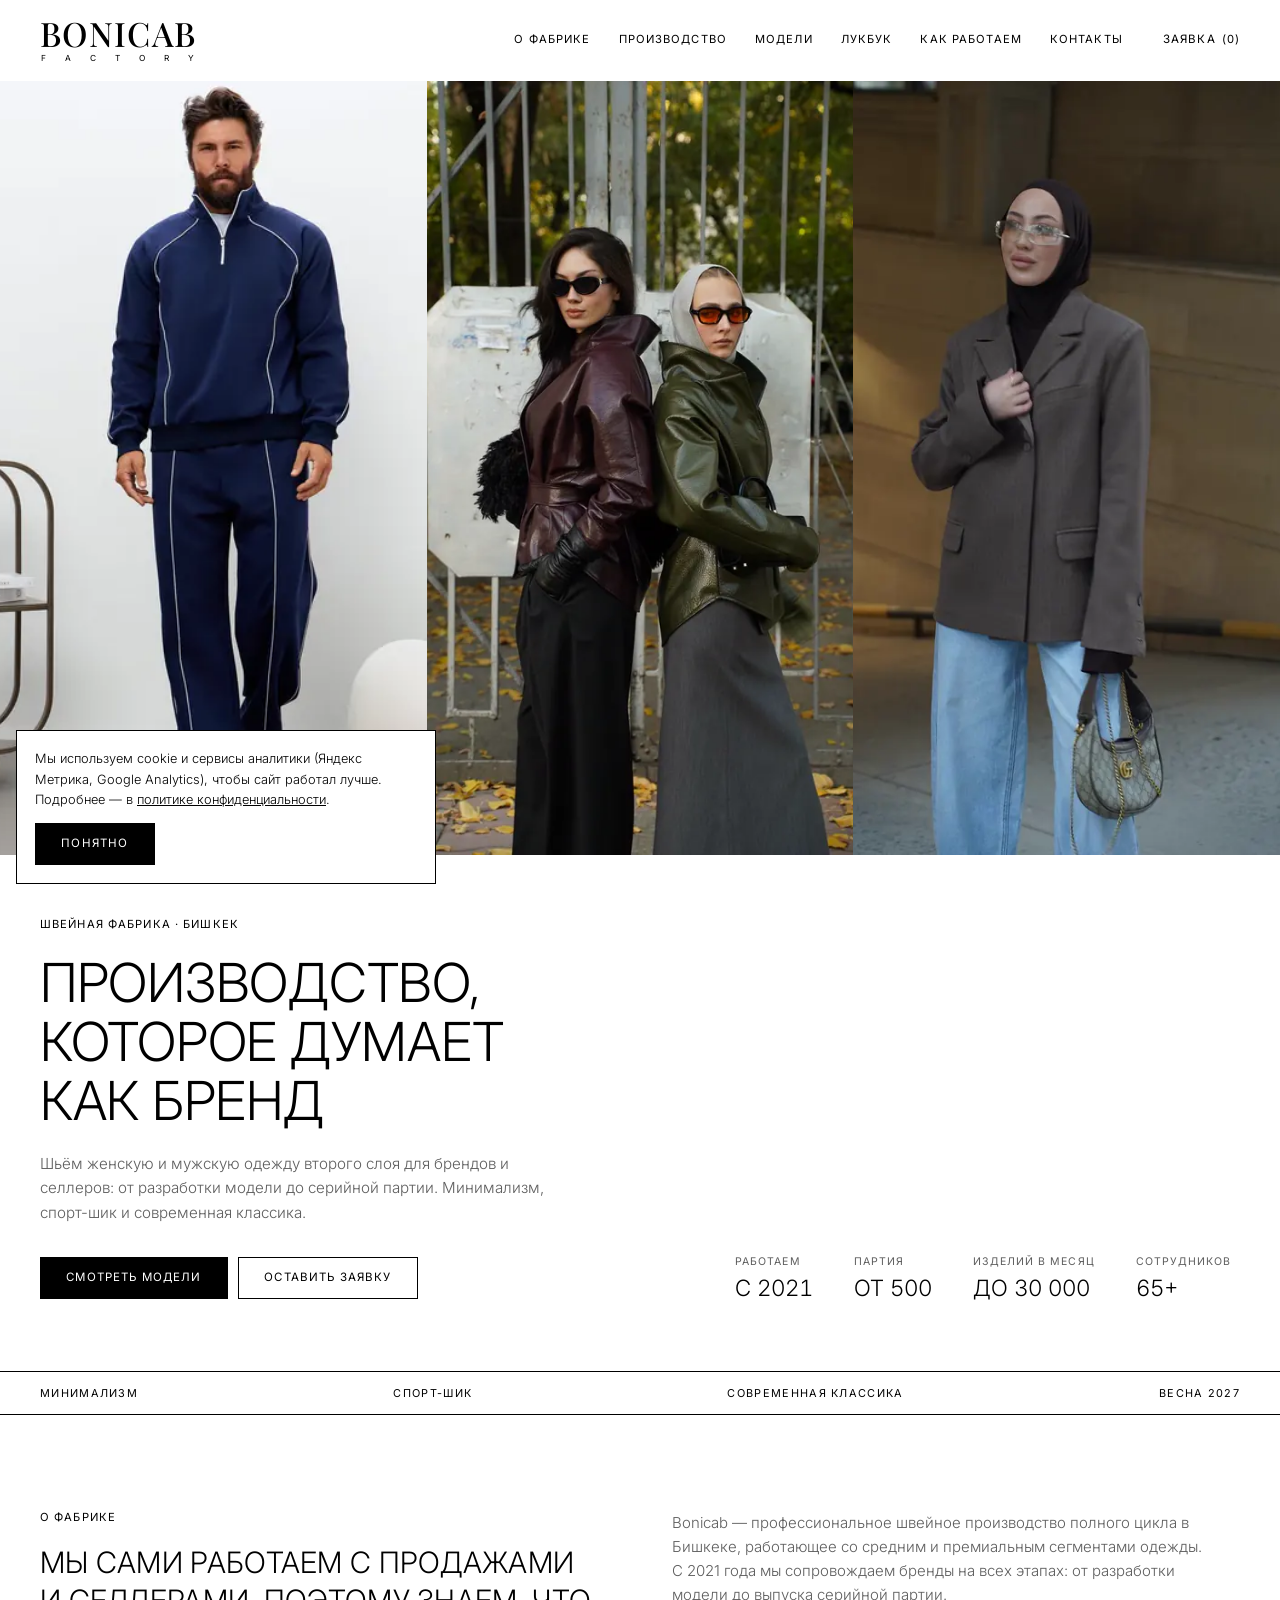
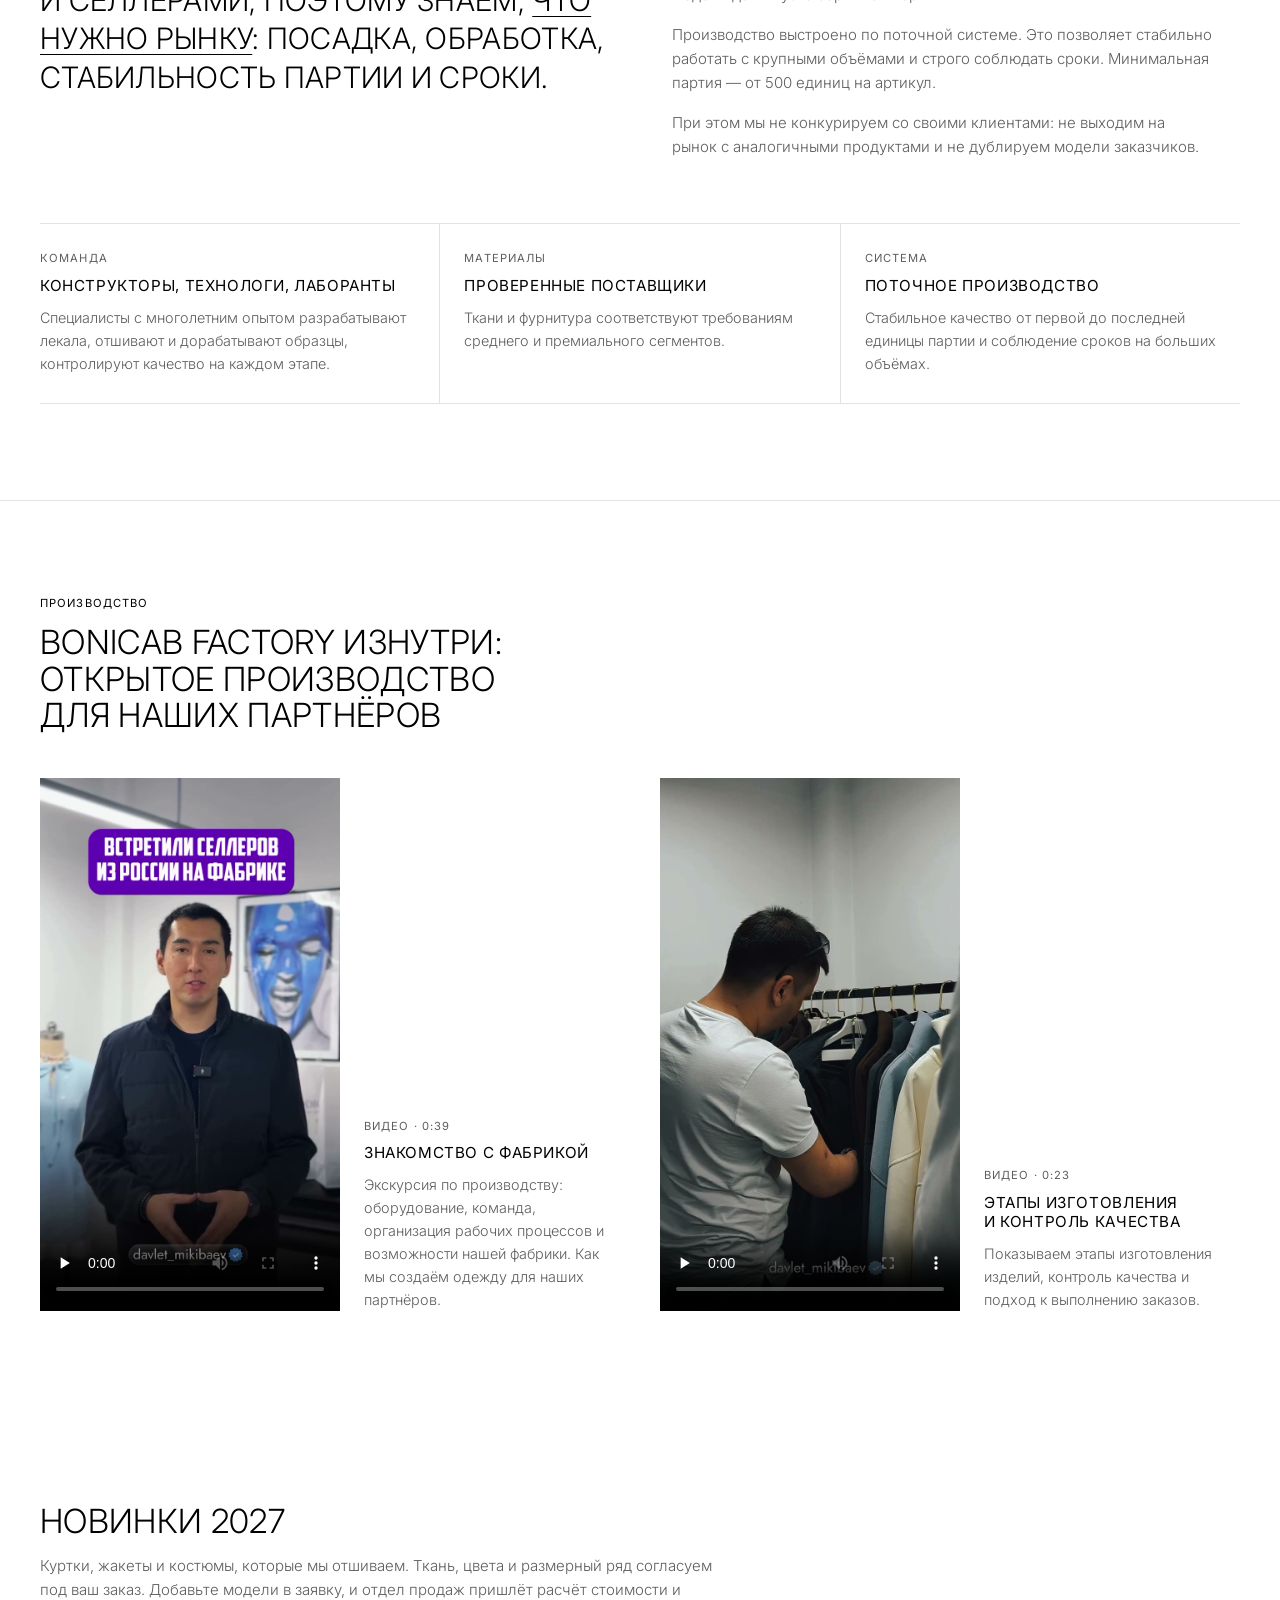
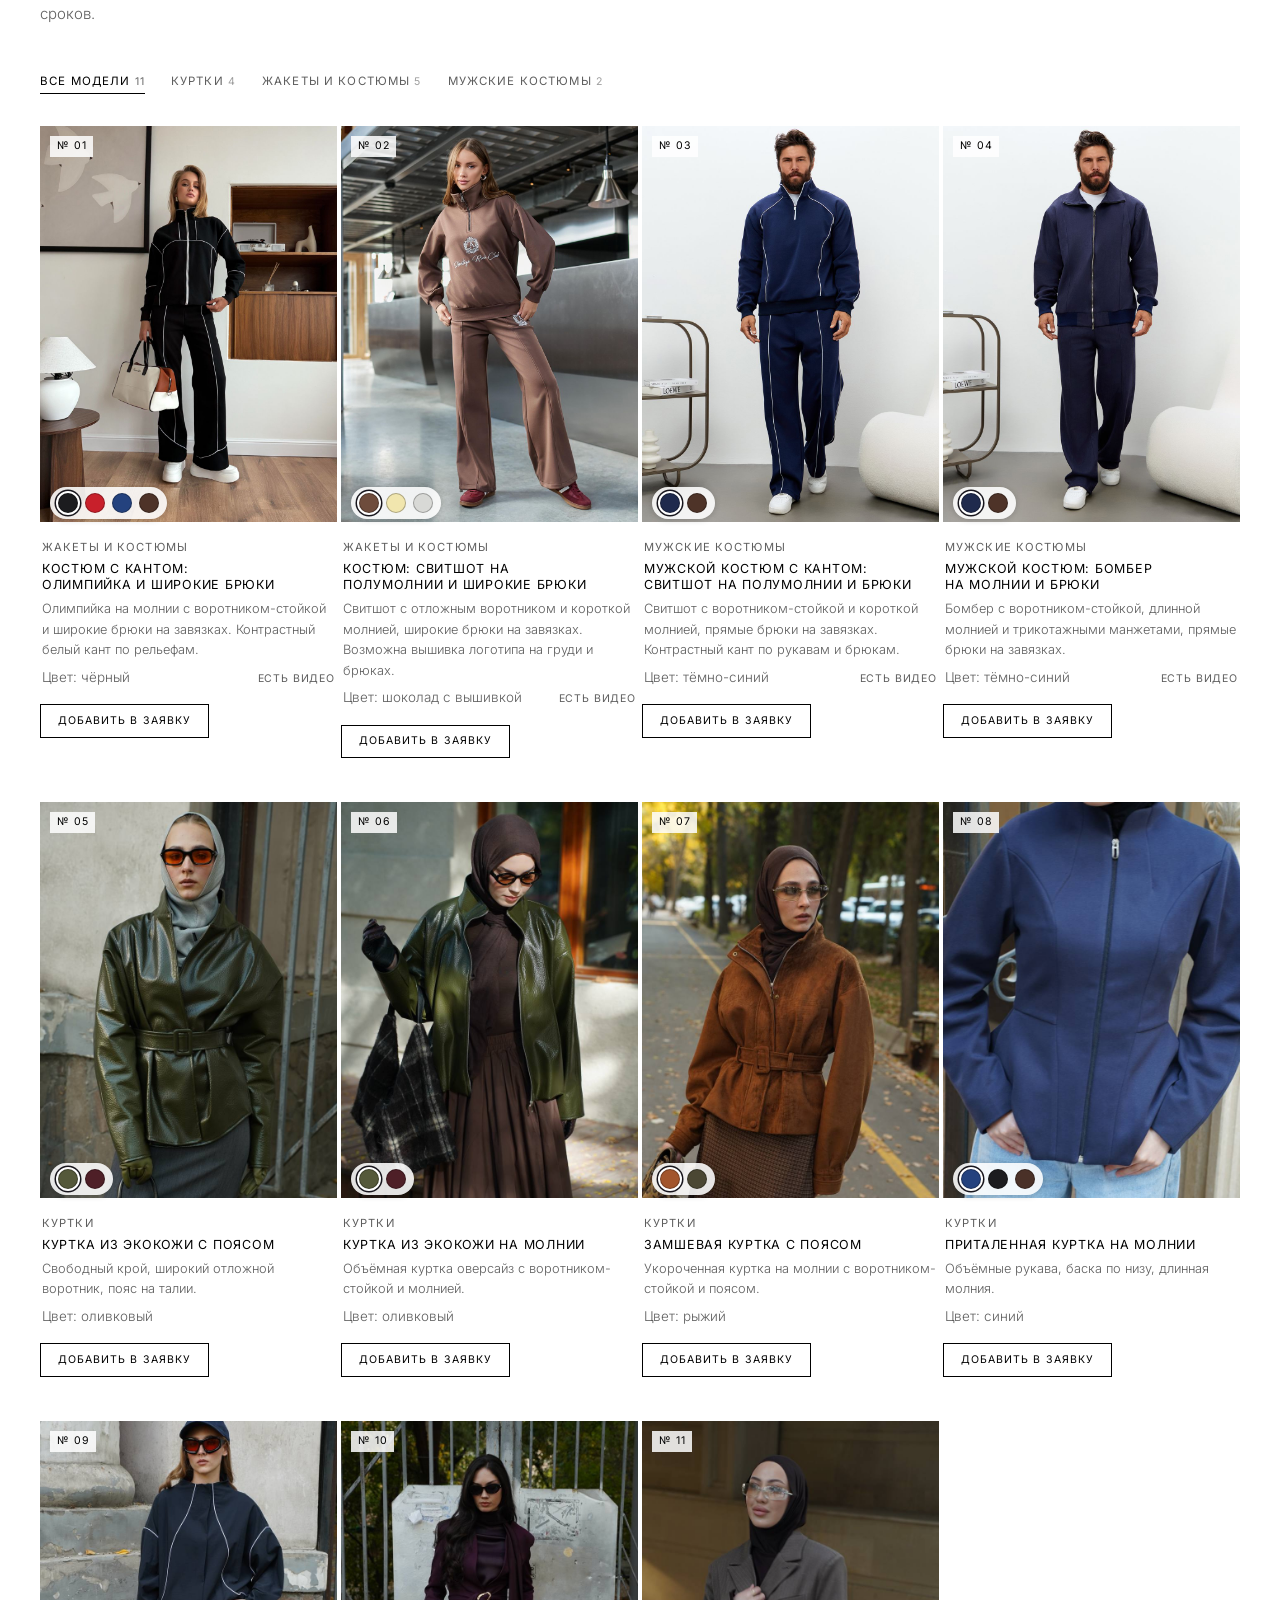
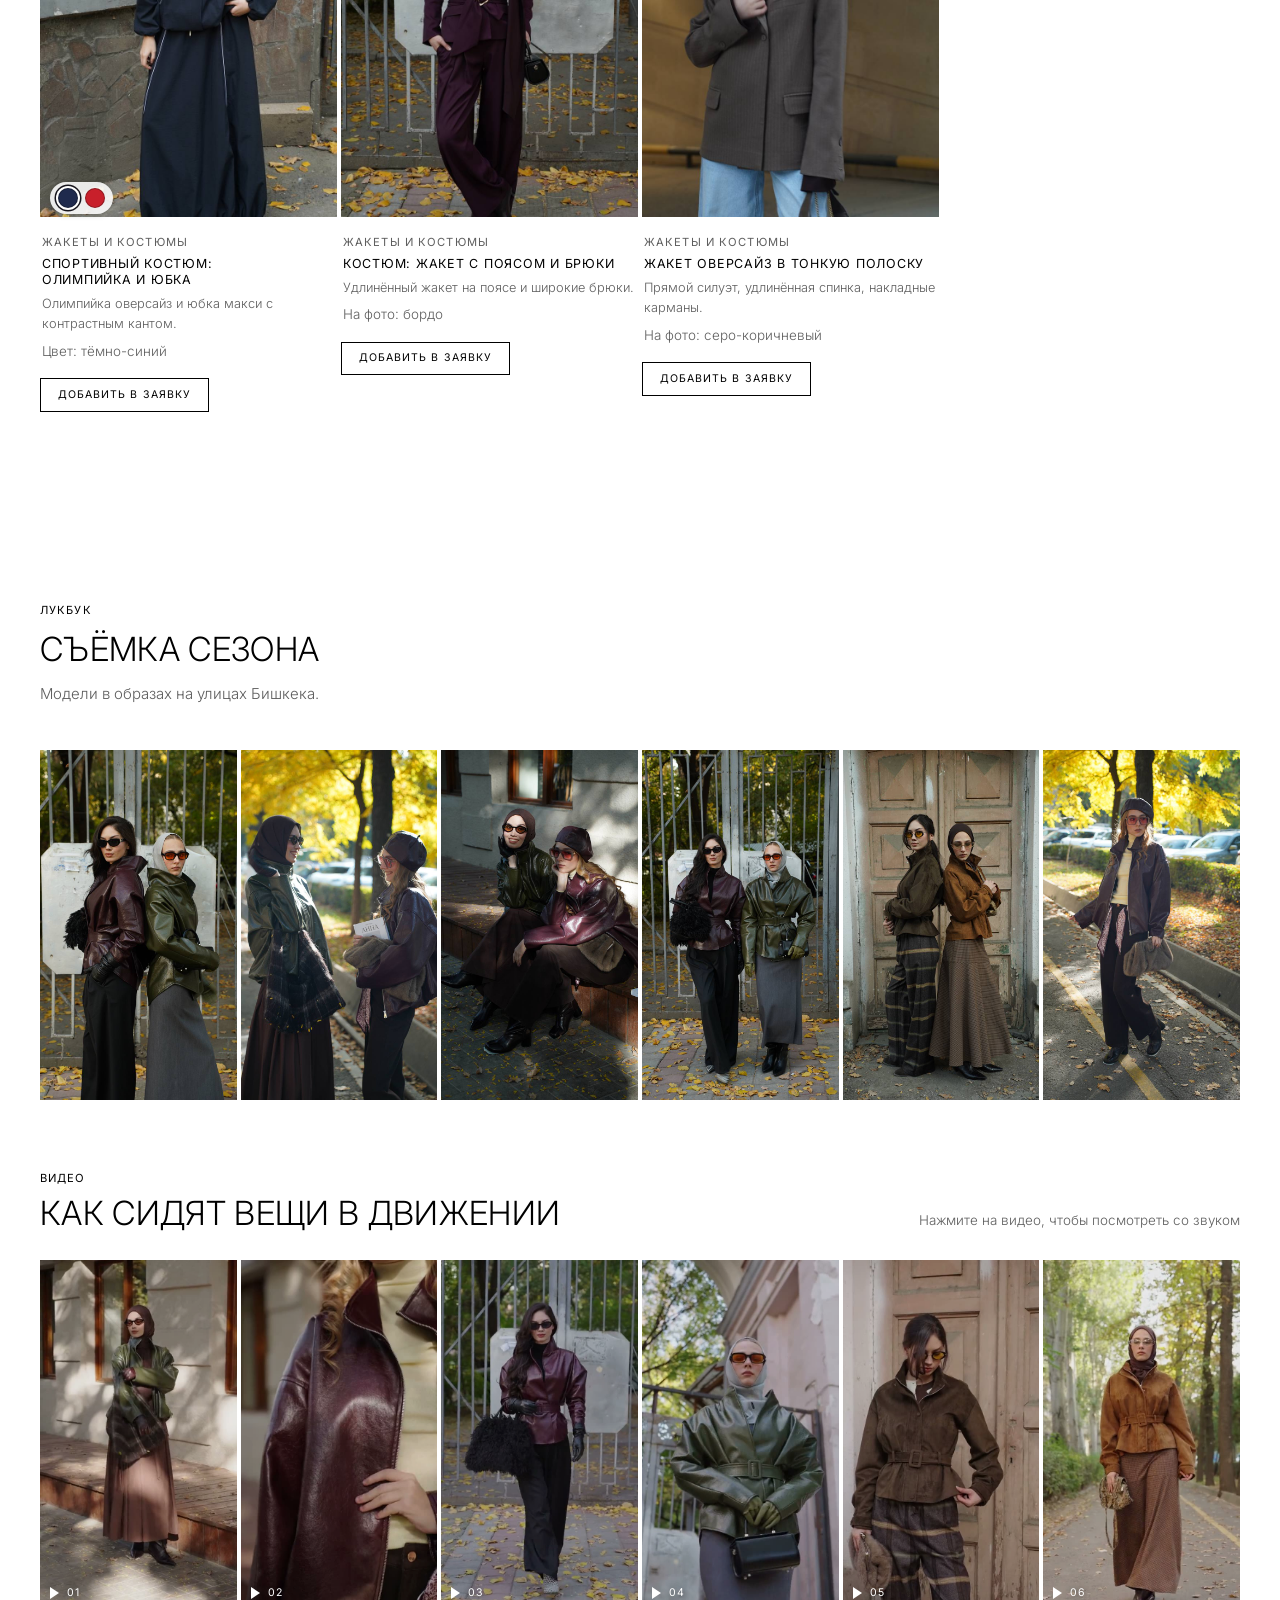
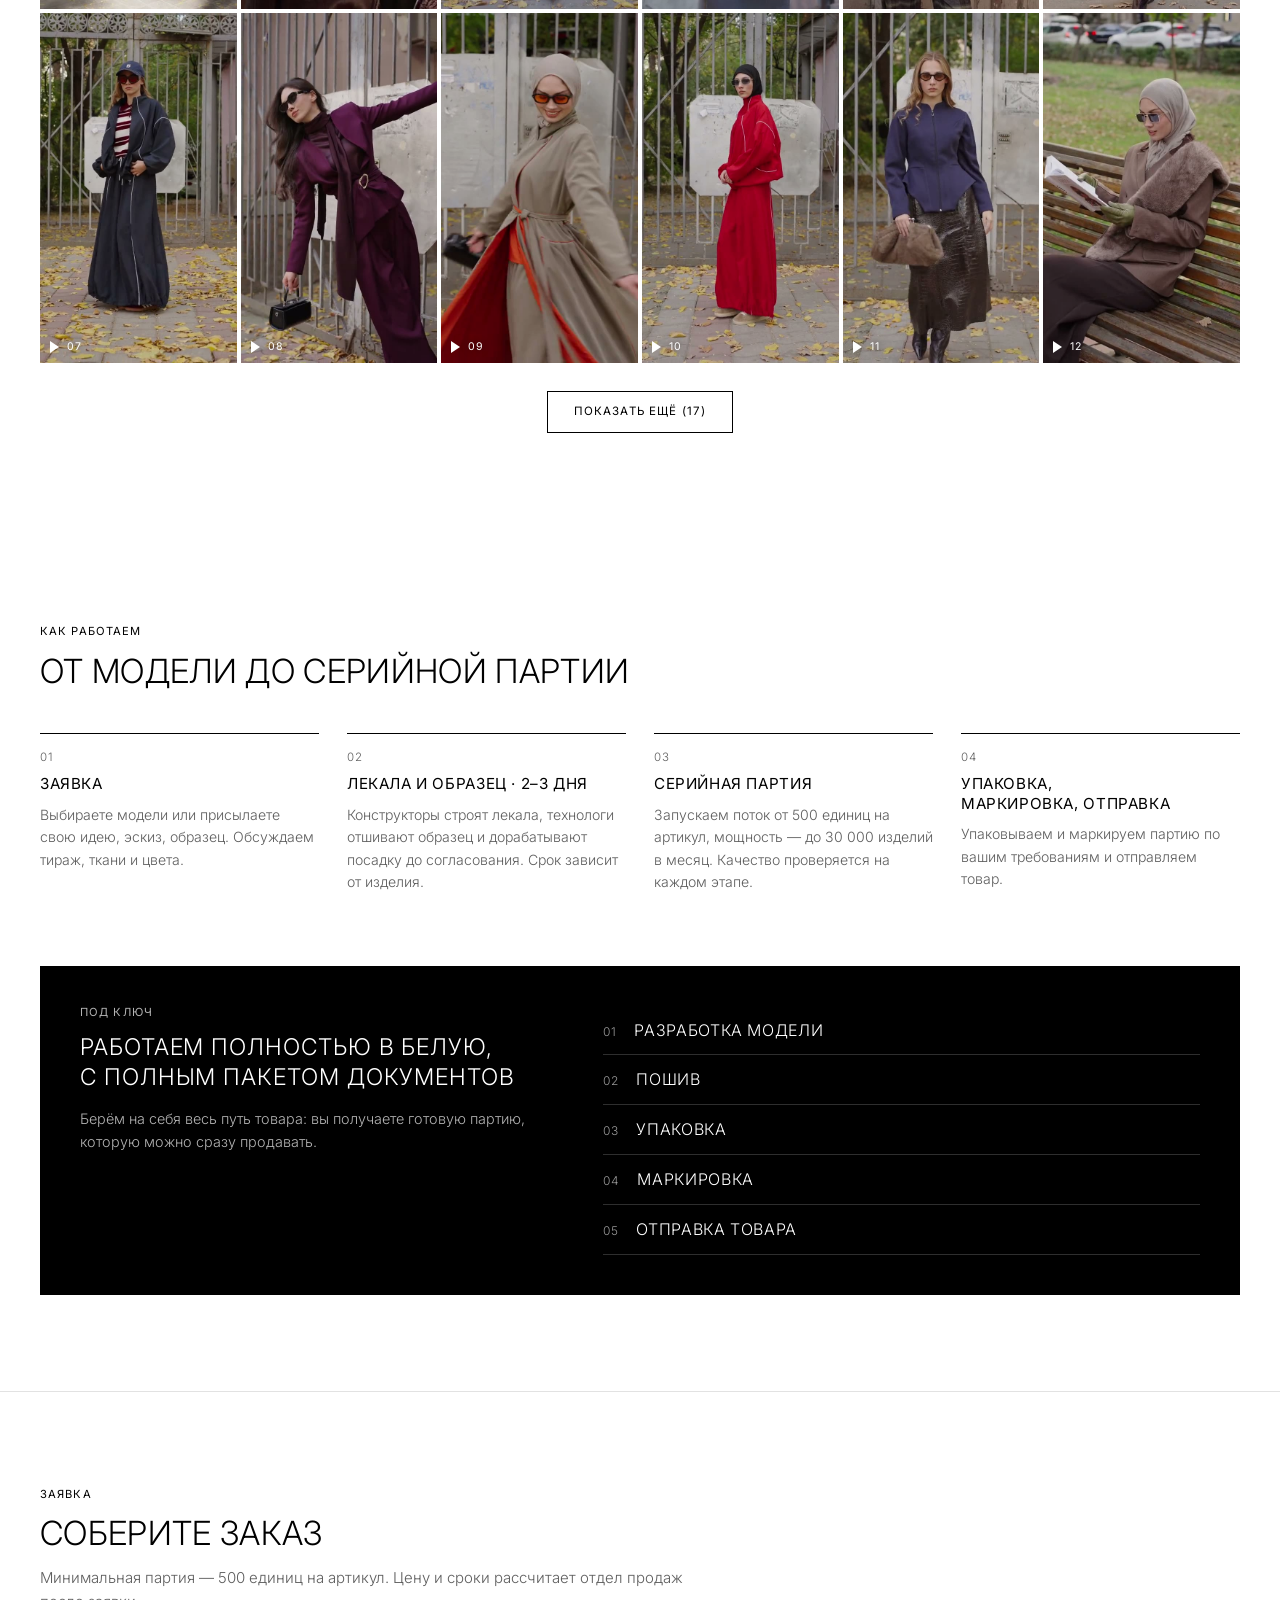
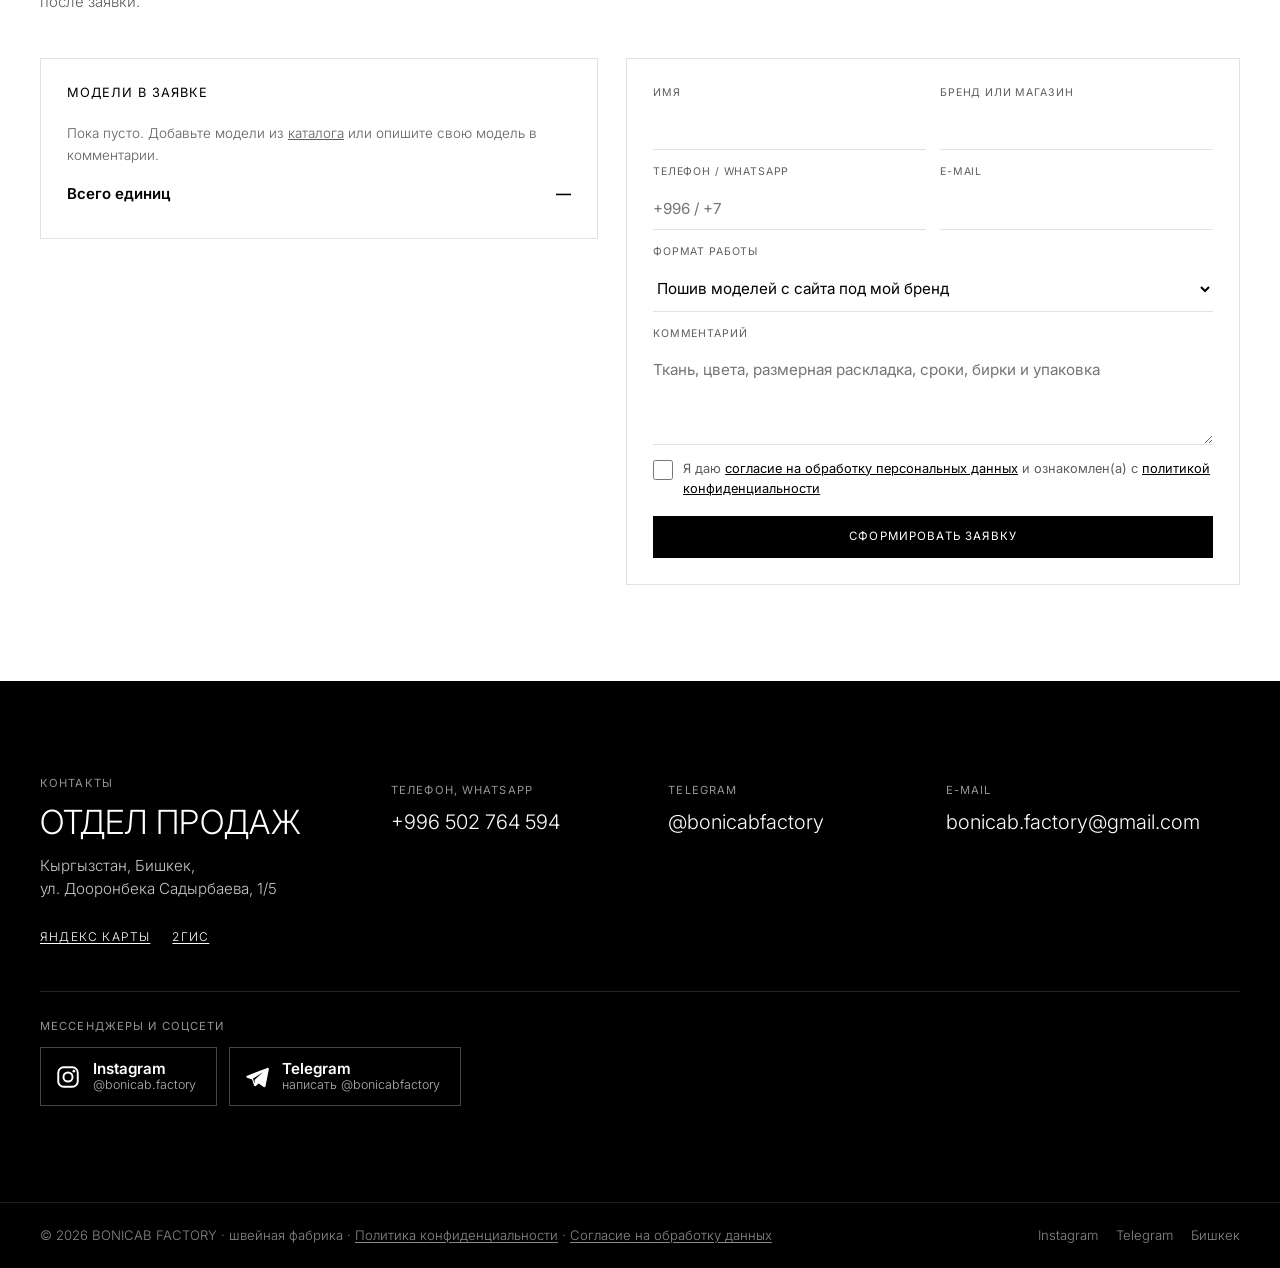
==== commit 01e88562: "Лукбук: сначала 6 роликов на телефоне и 12 на компьютере, остальные по кнопке «Показать ещё» Co-Auth" ====
--- a/index.html
+++ b/index.html
@@ -253,6 +253,11 @@
 @media (max-width: 900px) { .strip { grid-template-columns: repeat(3, minmax(0, 1fr)); } }
 .reels-head { margin: 72px 0 28px; display: flex; flex-wrap: wrap; justify-content: space-between; align-items: end; gap: 12px 32px; }
 .reels { display: grid; grid-template-columns: repeat(6, minmax(0, 1fr)); gap: 4px; }
+/* Сначала показываем 2 ряда (на телефоне 3 ряда по 2), остальное — по кнопке «Показать ещё» */
+.reels.collapsed .reel:nth-child(n+13) { display: none; }
+@media (max-width: 640px) { .reels.collapsed .reel:nth-child(n+7) { display: none; } }
+.more-wrap { display: flex; justify-content: center; margin-top: 28px; }
+.more-wrap[hidden] { display: none; }
 @media (max-width: 1000px) { .reels { grid-template-columns: repeat(4, minmax(0, 1fr)); } }
 @media (max-width: 640px) { .reels { grid-template-columns: repeat(2, minmax(0, 1fr)); } }
 .reel { position: relative; aspect-ratio: 9 / 16; max-width: 100%; background: var(--ink); overflow: hidden; border: 0; padding: 0; cursor: pointer; }
@@ -534,7 +539,8 @@
         <div style="display:grid;gap:10px"><span class="label v">Видео</span><h2>Как сидят вещи в движении</h2></div>
         <p class="note" style="margin:0">Нажмите на видео, чтобы посмотреть со звуком</p>
       </div>
-      <div class="reels" id="reels"></div>
+      <div class="reels collapsed" id="reels"></div>
+      <div class="more-wrap"><button class="btn btn-ghost" type="button" id="reelsMore" aria-controls="reels">Показать ещё</button></div>
     </div>
   </section>
 
@@ -767,7 +773,21 @@
 function renderMedia() {
   $("#strip").innerHTML = LOOKBOOK.map((src, i) => `<button type="button" data-view="${src}" aria-label="Открыть фото ${i + 1}"><img src="${src}" alt="Лукбук BONICAB" loading="lazy"></button>`).join("");
   $("#reels").innerHTML = VIDEOS.map((v, i) => `<button class="reel" type="button" data-video="${v}" aria-label="Смотреть видео ${i + 1}"><img src="${v}.jpg" alt="Видео лукбука BONICAB ${i + 1}: посадка одежды в движении" loading="lazy"><span class="play">${String(i + 1).padStart(2, "0")}</span></button>`).join("");
-}
+  updateReelsMore();
+}
+// Подпись кнопки «Показать ещё (N)»: N зависит от ширины экрана, поэтому считаем по фактически скрытым роликам
+function updateReelsMore() {
+  const hidden = [...document.querySelectorAll("#reels .reel")].filter(r => !r.offsetParent).length;
+  $(".more-wrap").hidden = !$("#reels").classList.contains("collapsed") || hidden === 0;
+  $("#reelsMore").textContent = `Показать ещё (${hidden})`;
+}
+$("#reelsMore").addEventListener("click", () => {
+  const first = [...document.querySelectorAll("#reels .reel")].find(r => !r.offsetParent);
+  $("#reels").classList.remove("collapsed");
+  updateReelsMore();
+  if (first) first.focus({ preventScroll: true });
+});
+addEventListener("resize", updateReelsMore);
 
 function renderCart() {
   const ids = Object.keys(cart).filter(id => MODELS.some(m => m.id === id));
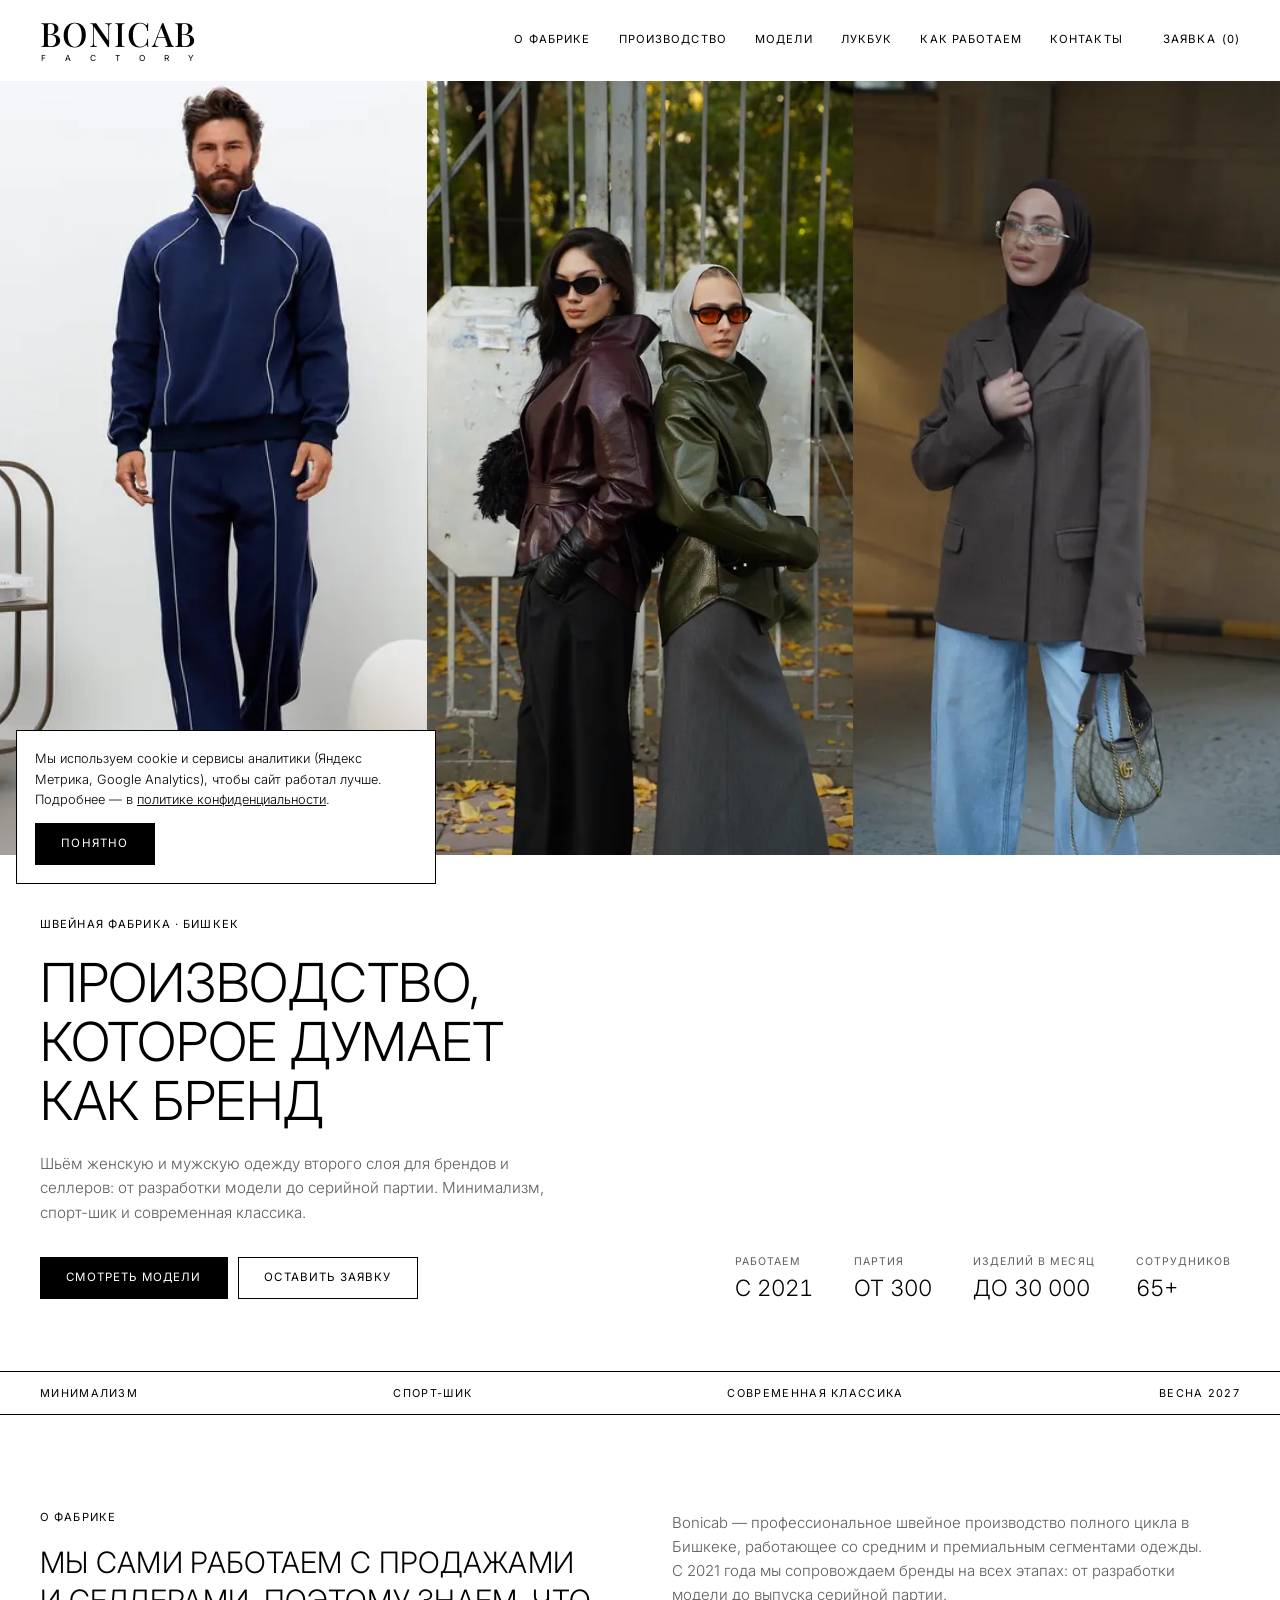
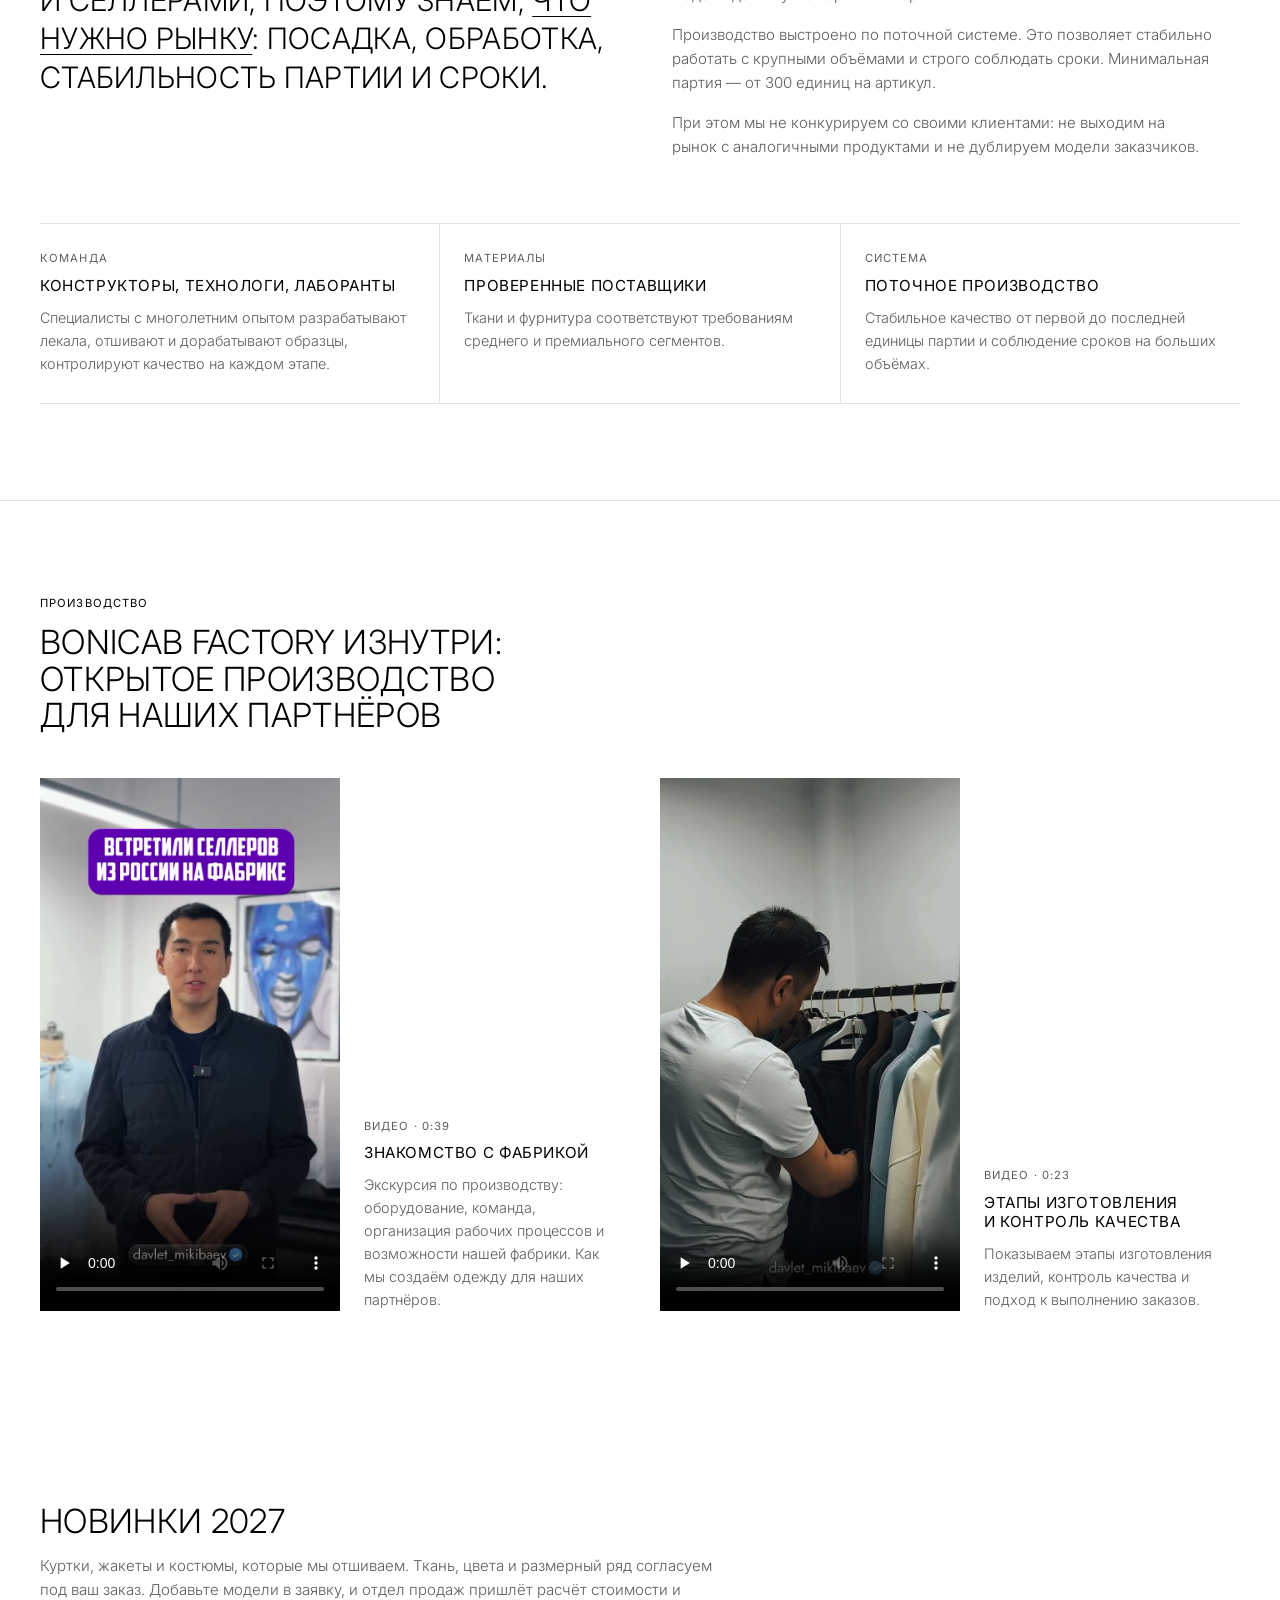
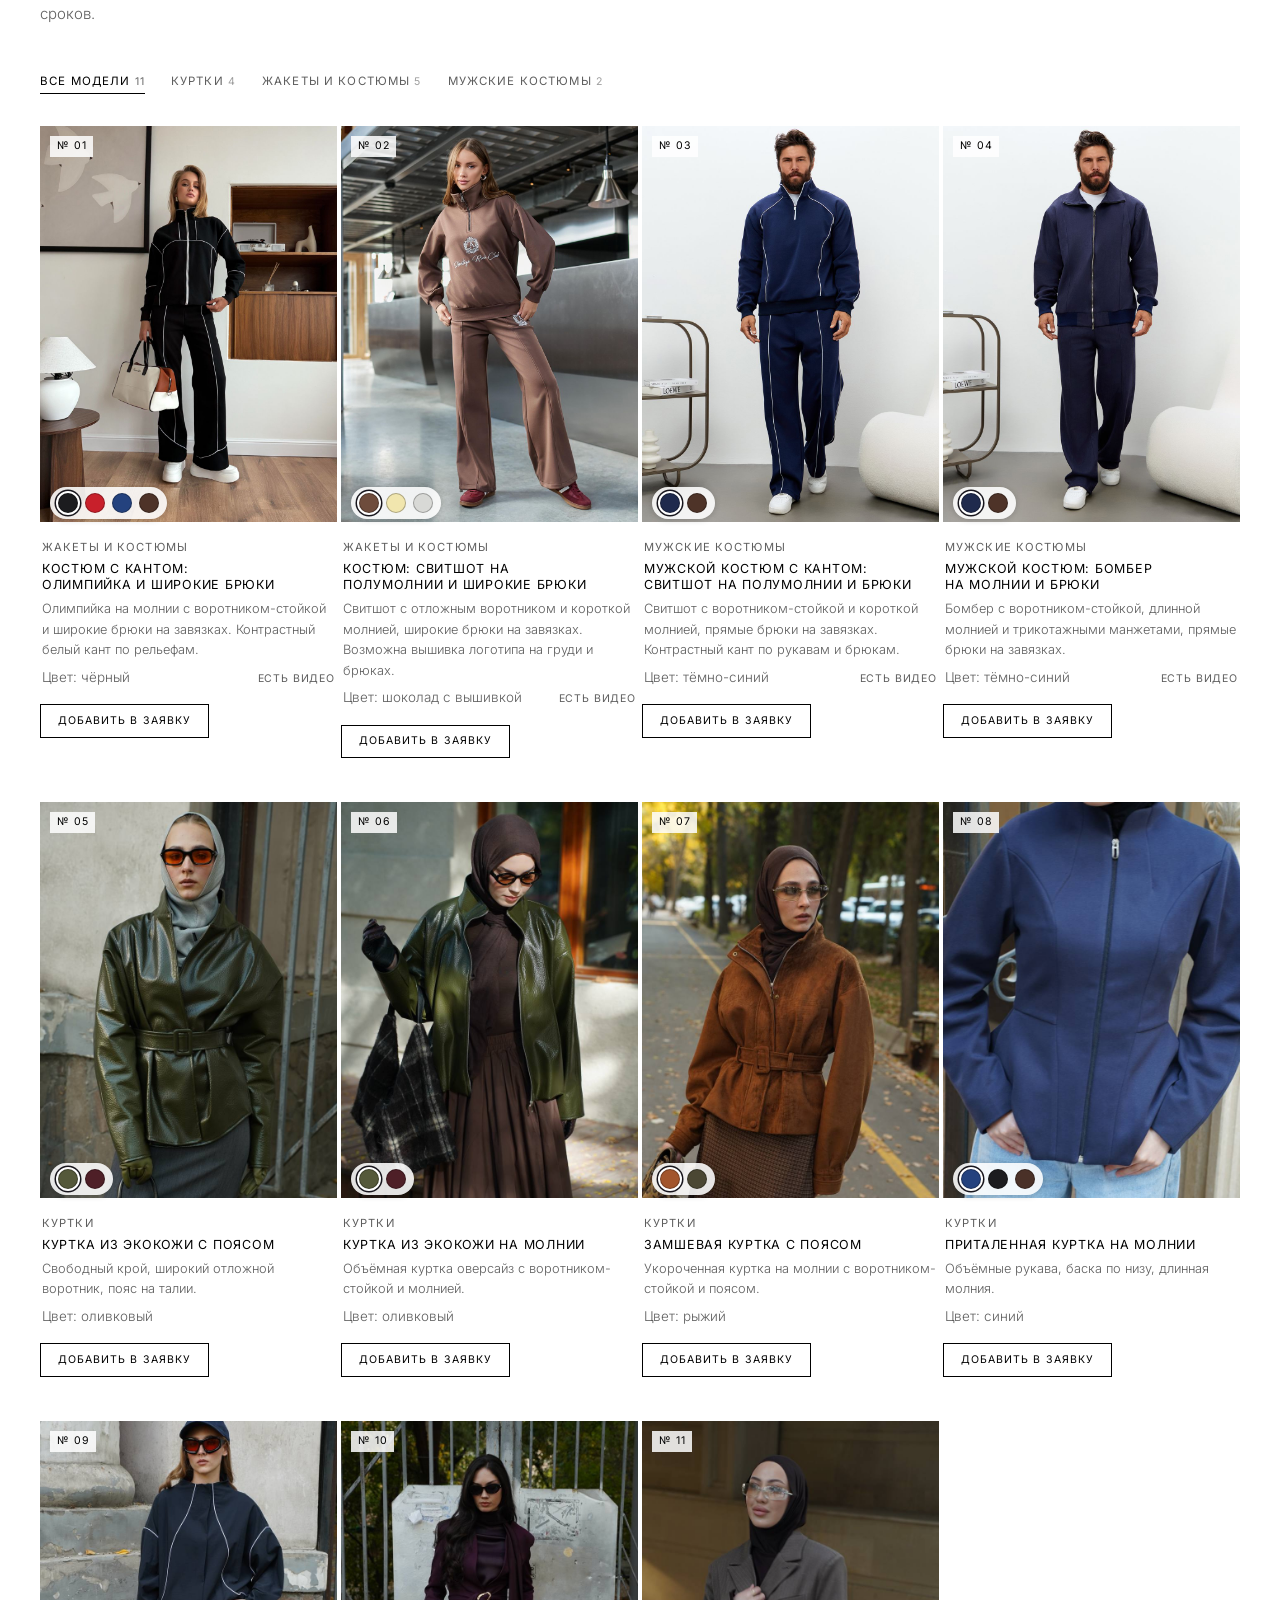
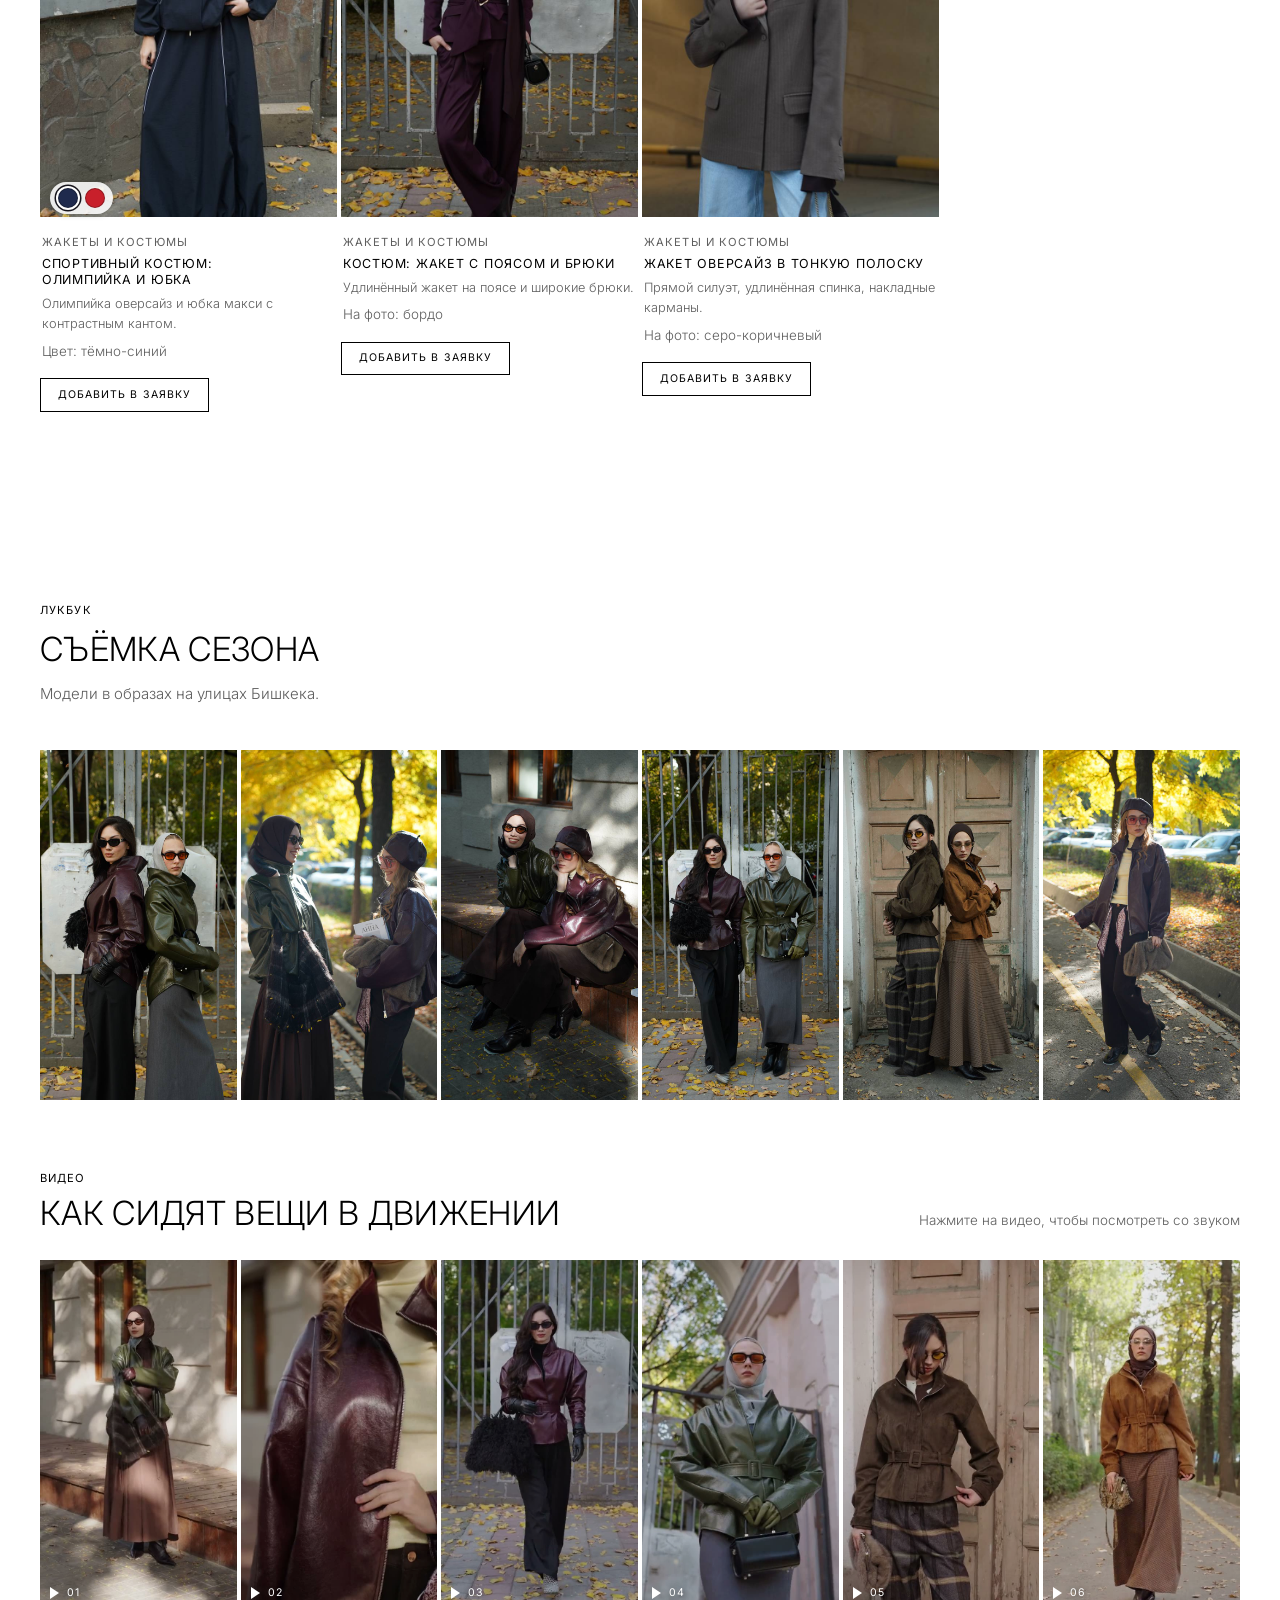
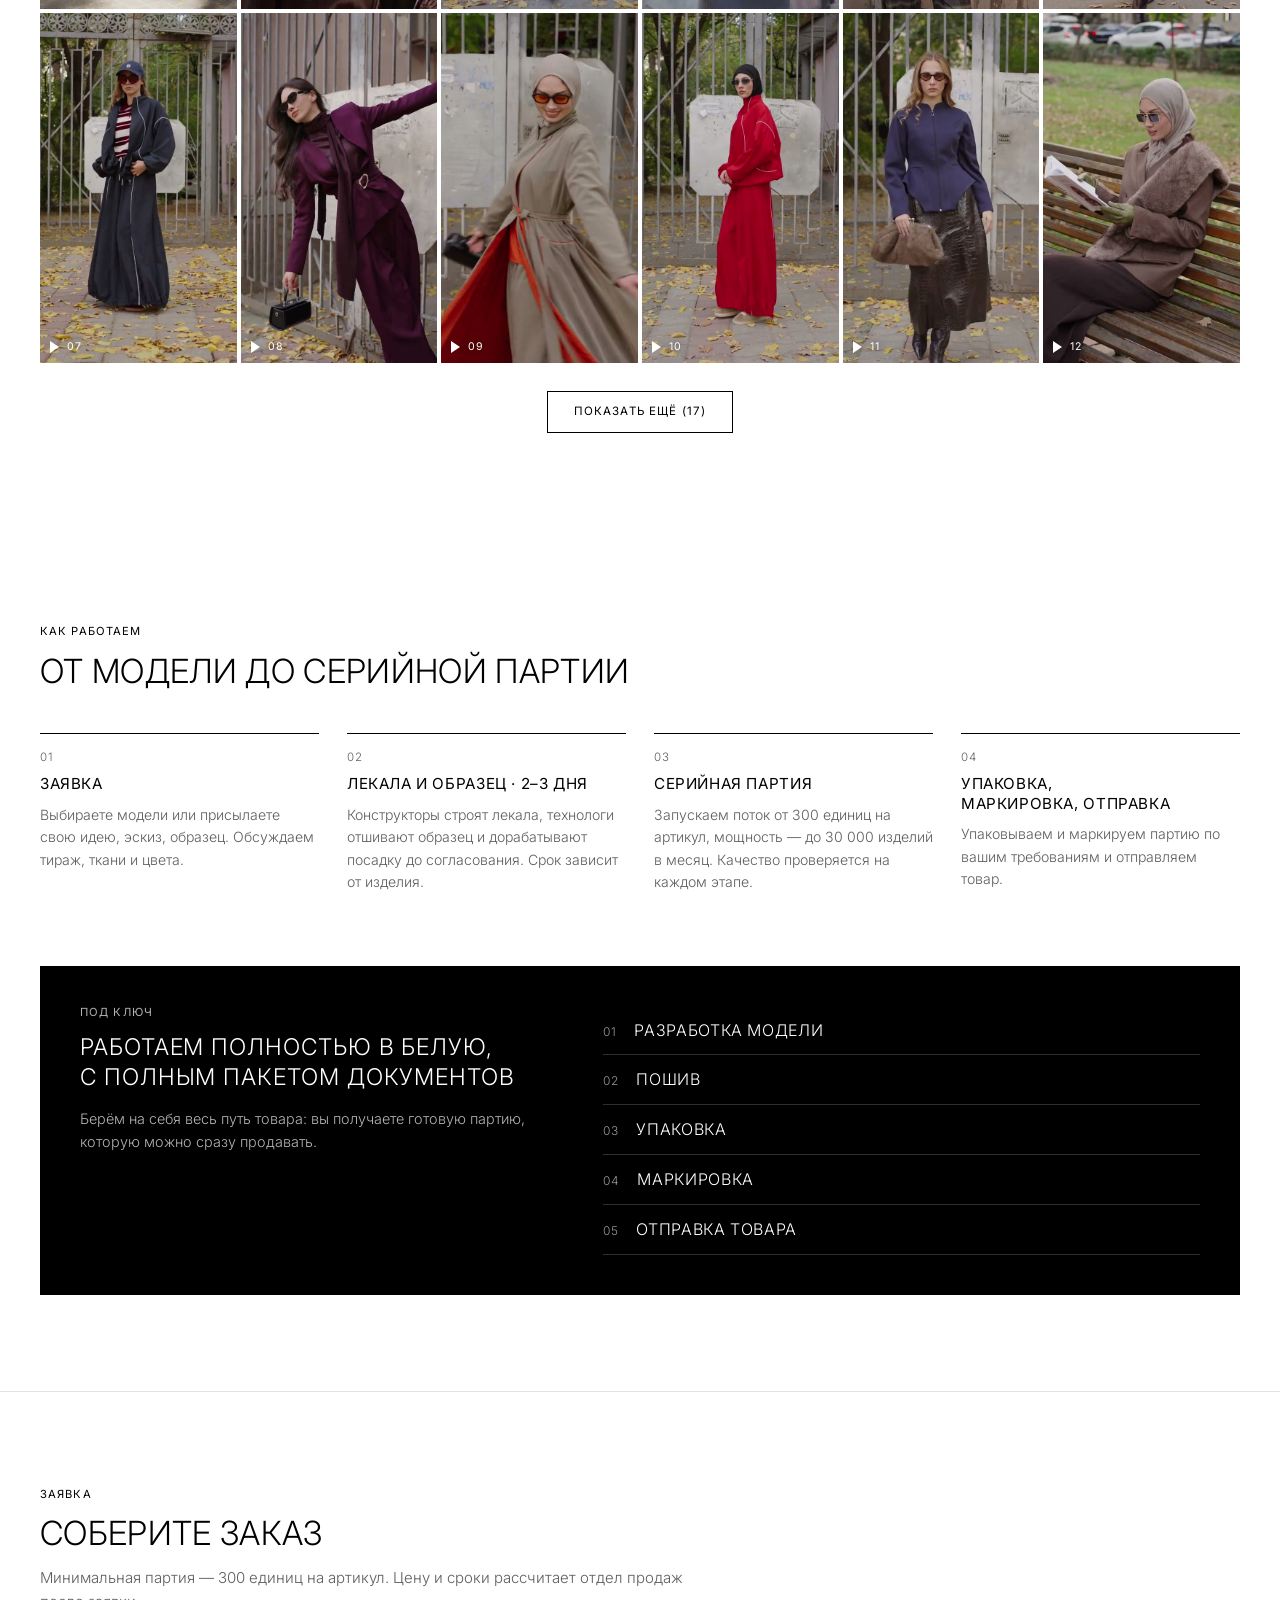
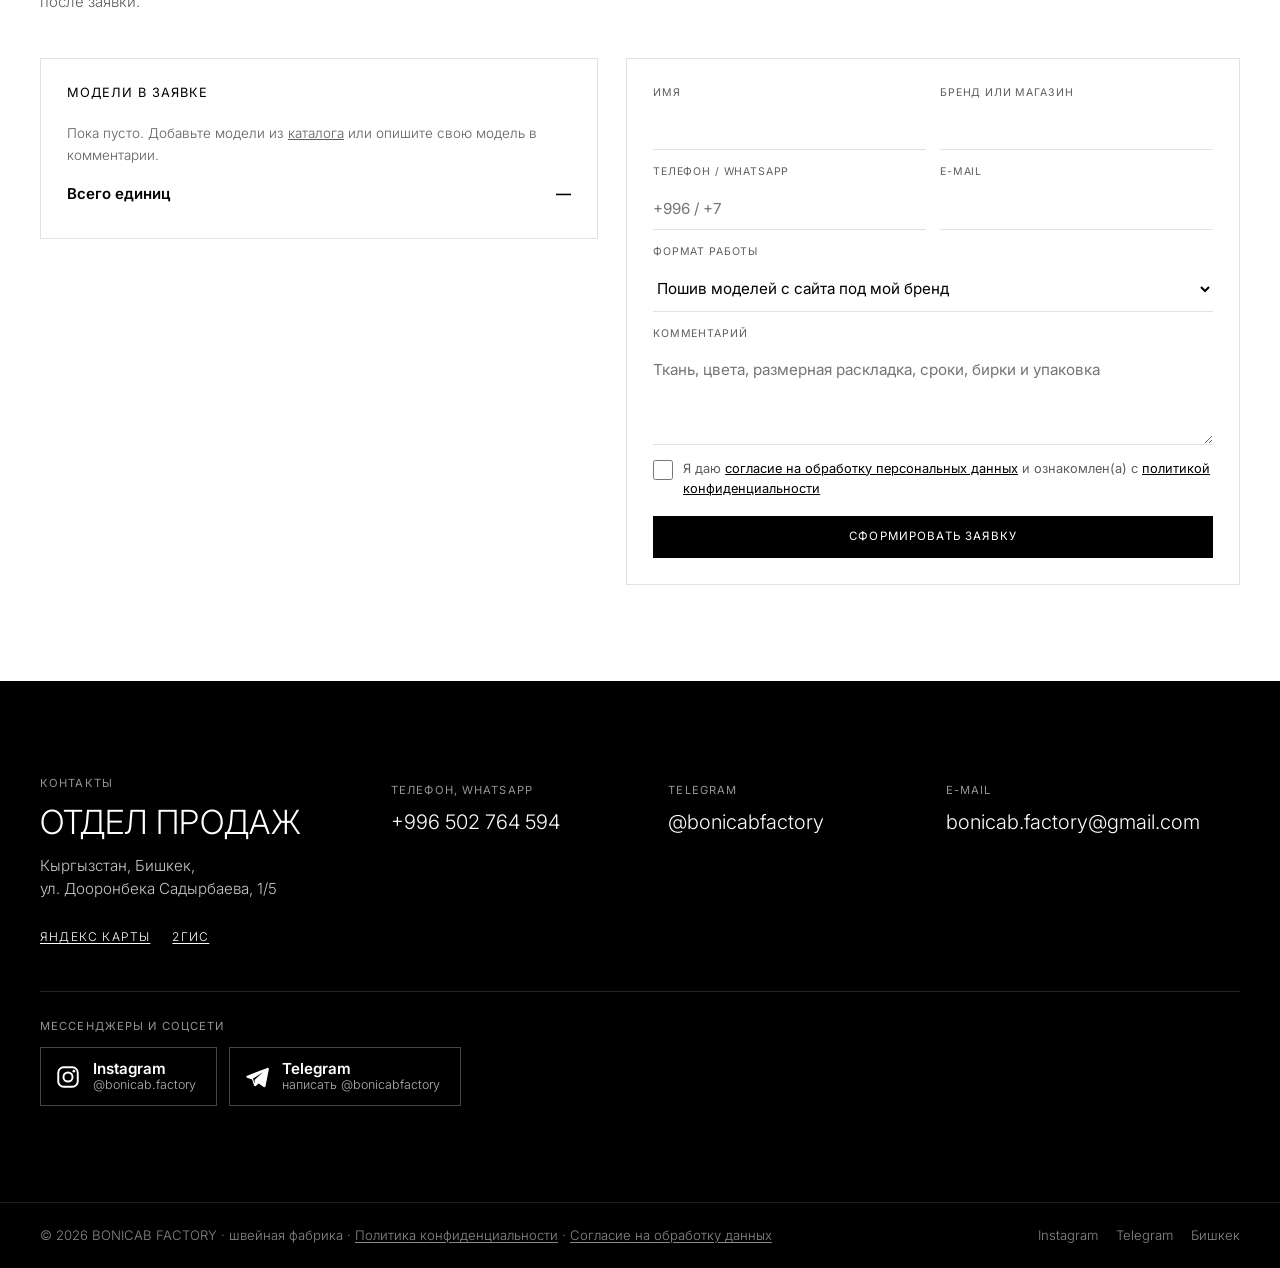
==== commit 3e886bc5: "Минимальная партия: 300 единиц на артикул Co-Authored-By: Claude Opus 5.5 <noreply@anthropic.com>" ====
--- a/index.html
+++ b/index.html
@@ -4,9 +4,9 @@
 <meta charset="utf-8">
 <meta name="viewport" content="width=device-width, initial-scale=1, viewport-fit=cover">
 <title>Пошив одежды оптом под ключ — швейная фабрика BONICAB FACTORY, Бишкек</title>
-<meta name="description" content="BONICAB FACTORY — швейное производство полного цикла в Бишкеке. Пошив женской и мужской одежды второго слоя для брендов и селлеров под ключ: партии от 500 единиц на артикул, до 30 000 изделий в месяц.">
+<meta name="description" content="BONICAB FACTORY — швейное производство полного цикла в Бишкеке. Пошив женской и мужской одежды второго слоя для брендов и селлеров под ключ: партии от 300 единиц на артикул, до 30 000 изделий в месяц.">
 <meta property="og:title" content="BONICAB FACTORY — швейная фабрика">
-<meta property="og:description" content="Швейное производство полного цикла в Бишкеке. Партии от 500 единиц на артикул.">
+<meta property="og:description" content="Швейное производство полного цикла в Бишкеке. Партии от 300 единиц на артикул.">
 <meta property="og:image" content="https://bonicabfactory.com/media/photos/og-1200x630.jpg">
 <meta property="og:image:width" content="1200">
 <meta property="og:image:height" content="630">
@@ -24,7 +24,7 @@
   "@id": "https://bonicabfactory.com/#org",
   "name": "BONICAB FACTORY",
   "alternateName": "Bonicab",
-  "description": "Швейное производство полного цикла в Бишкеке. Пошив женской и мужской одежды второго слоя для брендов и селлеров: от разработки модели до серийной партии от 500 единиц на артикул.",
+  "description": "Швейное производство полного цикла в Бишкеке. Пошив женской и мужской одежды второго слоя для брендов и селлеров: от разработки модели до серийной партии от 300 единиц на артикул.",
   "url": "https://bonicabfactory.com/",
   "image": "https://bonicabfactory.com/media/photos/5409057318843915089.jpg",
   "foundingDate": "2021",
@@ -454,7 +454,7 @@
       </div>
       <dl class="facts">
         <div><dt>Работаем</dt><dd>с 2021</dd></div>
-        <div><dt>Партия</dt><dd>от 500</dd></div>
+        <div><dt>Партия</dt><dd>от 300</dd></div>
         <div><dt>Изделий в месяц</dt><dd>до 30 000</dd></div>
         <div><dt>Сотрудников</dt><dd>65+</dd></div>
       </dl>
@@ -472,7 +472,7 @@
         </div>
         <div class="txt">
           <p>Bonicab — профессиональное швейное производство полного цикла в Бишкеке, работающее со средним и премиальным сегментами одежды. С 2021 года мы сопровождаем бренды на всех этапах: от разработки модели до выпуска серийной партии.</p>
-          <p>Производство выстроено по поточной системе. Это позволяет стабильно работать с крупными объёмами и строго соблюдать сроки. Минимальная партия — от 500 единиц на артикул.</p>
+          <p>Производство выстроено по поточной системе. Это позволяет стабильно работать с крупными объёмами и строго соблюдать сроки. Минимальная партия — от 300 единиц на артикул.</p>
           <p>При этом мы не конкурируем со своими клиентами: не выходим на рынок с аналогичными продуктами и не дублируем модели заказчиков.</p>
         </div>
       </div>
@@ -550,7 +550,7 @@
       <div class="steps">
         <div class="step"><h3>Заявка</h3><p>Выбираете модели или присылаете свою идею, эскиз, образец. Обсуждаем тираж, ткани и цвета.</p></div>
         <div class="step"><h3>Лекала и образец · 2–3 дня</h3><p>Конструкторы строят лекала, технологи отшивают образец и дорабатывают посадку до согласования. Срок зависит от изделия.</p></div>
-        <div class="step"><h3>Серийная партия</h3><p>Запускаем поток от 500 единиц на артикул, мощность — до 30 000 изделий в месяц. Качество проверяется на каждом этапе.</p></div>
+        <div class="step"><h3>Серийная партия</h3><p>Запускаем поток от 300 единиц на артикул, мощность — до 30 000 изделий в месяц. Качество проверяется на каждом этапе.</p></div>
         <div class="step"><h3>Упаковка, маркировка, отправка</h3><p>Упаковываем и маркируем партию по вашим требованиям и отправляем товар.</p></div>
       </div>
       <div class="turnkey">
@@ -576,7 +576,7 @@
         <div>
           <span class="label v">Заявка</span>
           <h2>Соберите заказ</h2>
-          <p>Минимальная партия — 500 единиц на артикул. Цену и сроки рассчитает отдел продаж после заявки.</p>
+          <p>Минимальная партия — 300 единиц на артикул. Цену и сроки рассчитает отдел продаж после заявки.</p>
         </div>
       </div>
       <div class="order-grid">
@@ -689,7 +689,7 @@
 <div class="toast" id="toast" hidden></div>
 
 <script>
-const MOQ = 500;
+const MOQ = 300;
 const ph = (...n) => n.map(x => `media/photos/54090573188439${x}.jpg`);
 const dm = (...n) => n.map(x => `media/photos/dm_${x}.jpg`);
 const aa = (...n) => n.map(x => `media/photos/aa_${x}.jpg`);
@@ -808,7 +808,7 @@
   $("#sum").textContent = sum.toLocaleString("ru-RU") + " ед.";
   const nt = $("#moqNote");
   nt.className = low.length ? "note warn" : "note";
-  nt.textContent = low.length ? `Меньше 500 единиц: ${low.join(", ")}. Минимальная партия — 500 единиц на артикул.` : "Количество можно распределить по цветам и размерам — укажите это в комментарии.";
+  nt.textContent = low.length ? `Меньше 300 единиц: ${low.join(", ")}. Минимальная партия — 300 единиц на артикул.` : "Количество можно распределить по цветам и размерам — укажите это в комментарии.";
 }
 
 function toggleCart(id) {
@@ -836,7 +836,7 @@
     <p>${m.desc}</p>
     ${m.looks.length > 1 ? `<div><div class="label" style="margin-bottom:8px">Цвет на фото</div><div class="lookbtns">${m.looks.map((l, i) => `<button class="chip" type="button" data-look="${i}">${l[0]}</button>`).join("")}</div></div>` : ""}
     <dl class="specs">
-      <dt>Партия</dt><dd>от 500 единиц на артикул</dd>
+      <dt>Партия</dt><dd>от 300 единиц на артикул</dd>
       <dt>Ткань и цвет</dt><dd>подбираем под ваш заказ</dd>
       <dt>Размеры</dt><dd>по вашей размерной сетке</dd>
       <dt>Цена</dt><dd>по запросу, зависит от тиража и ткани</dd>
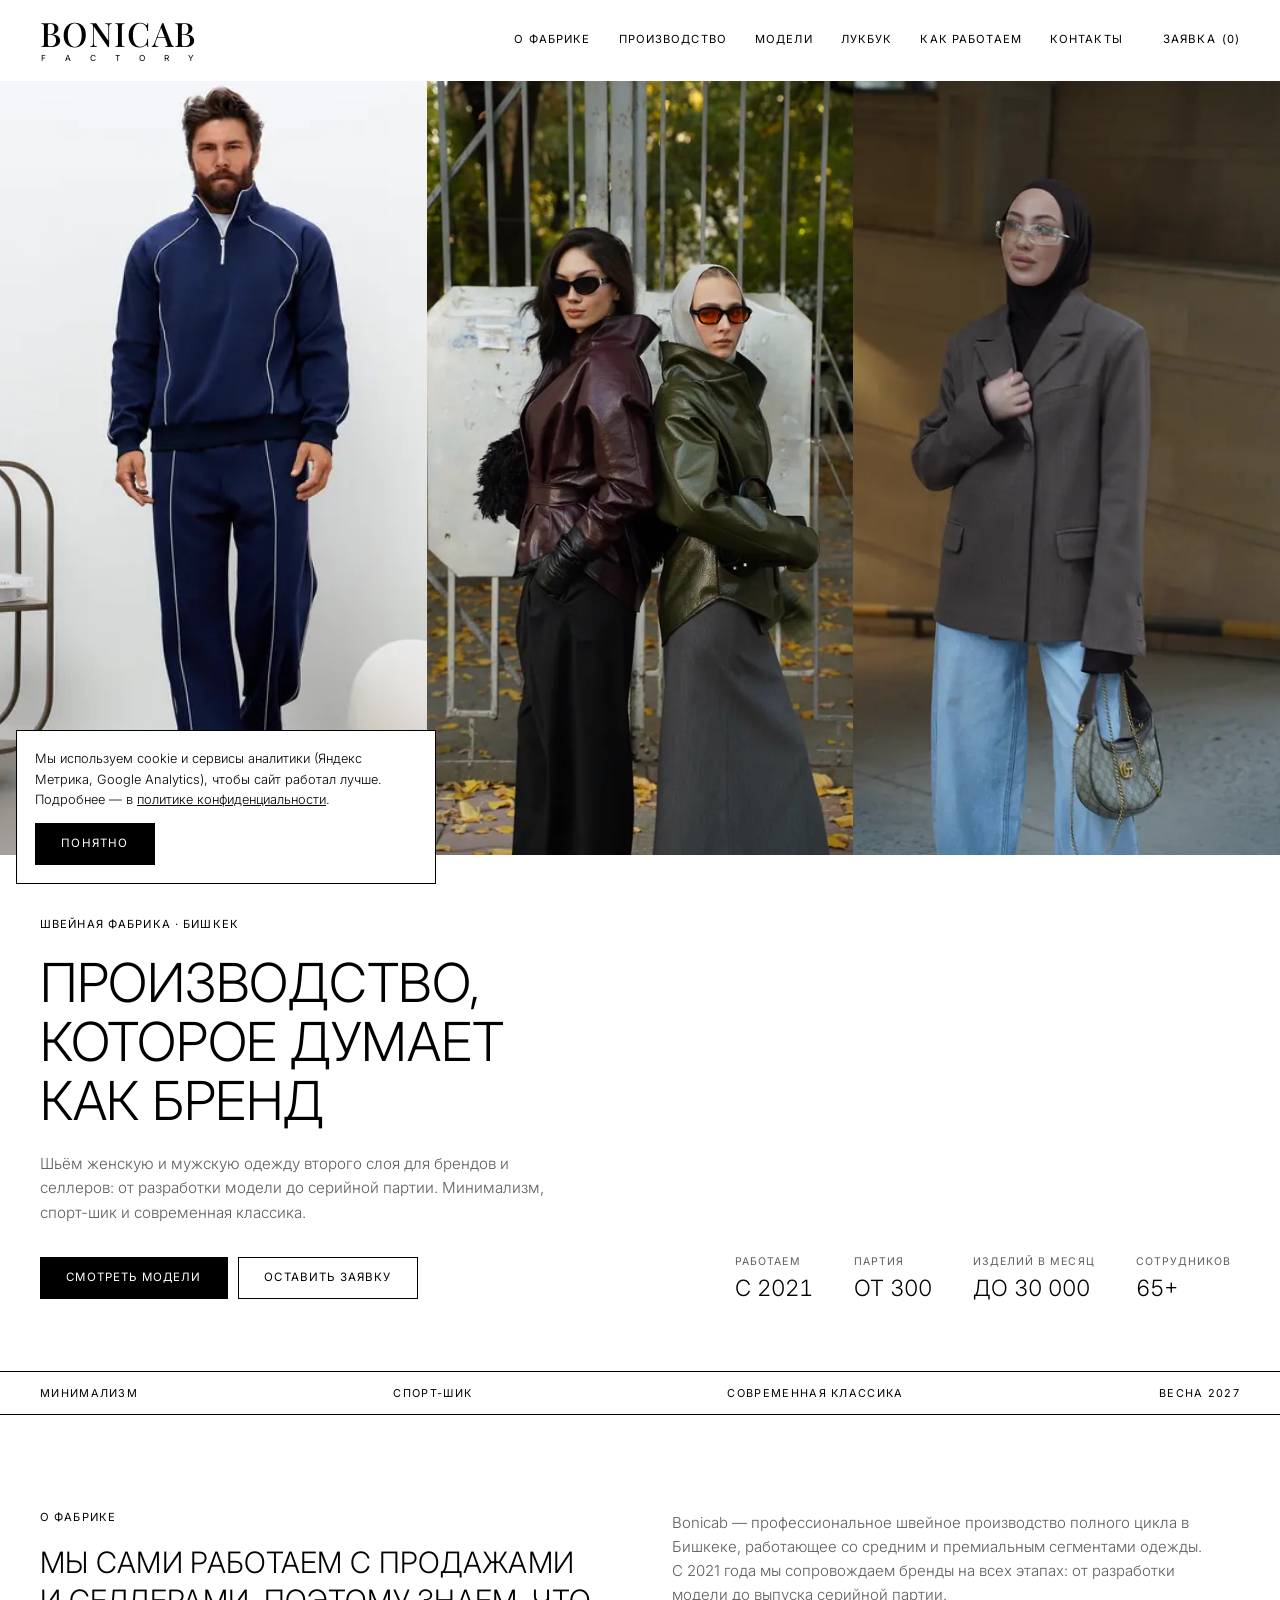
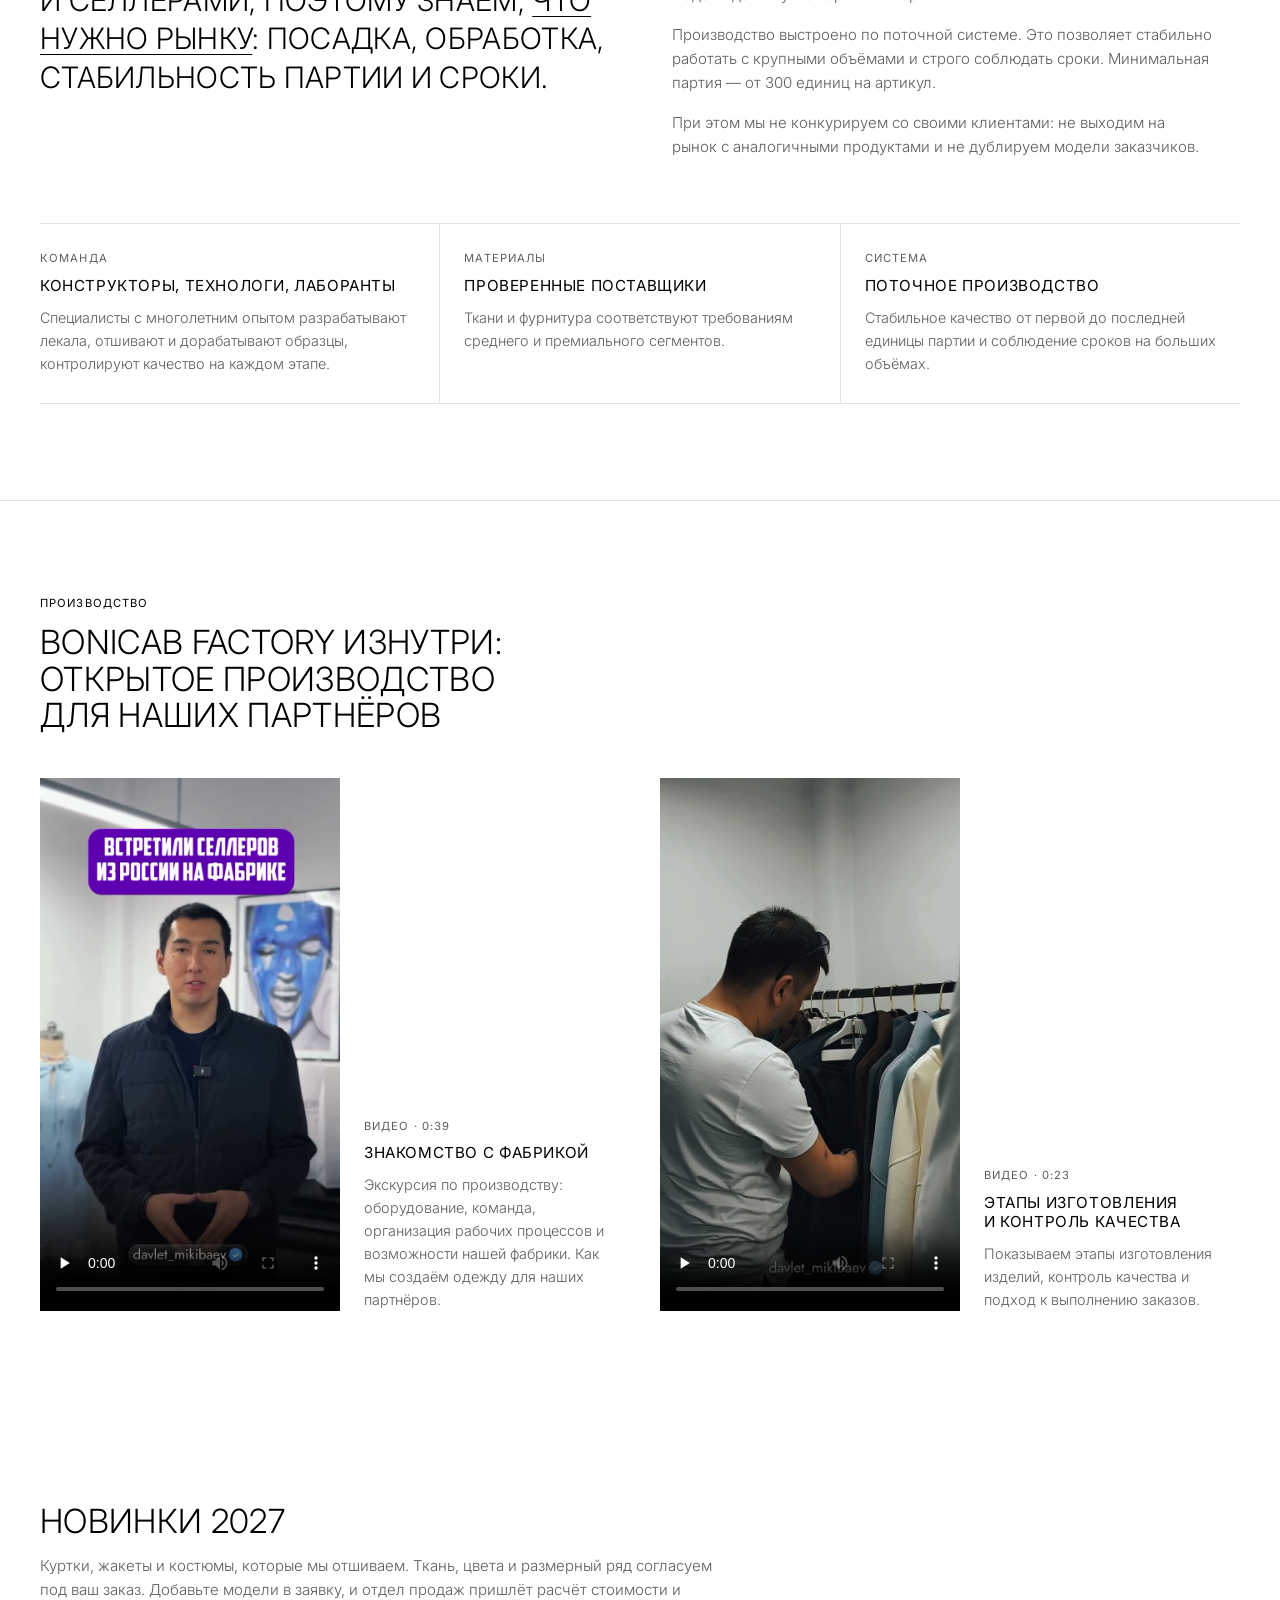
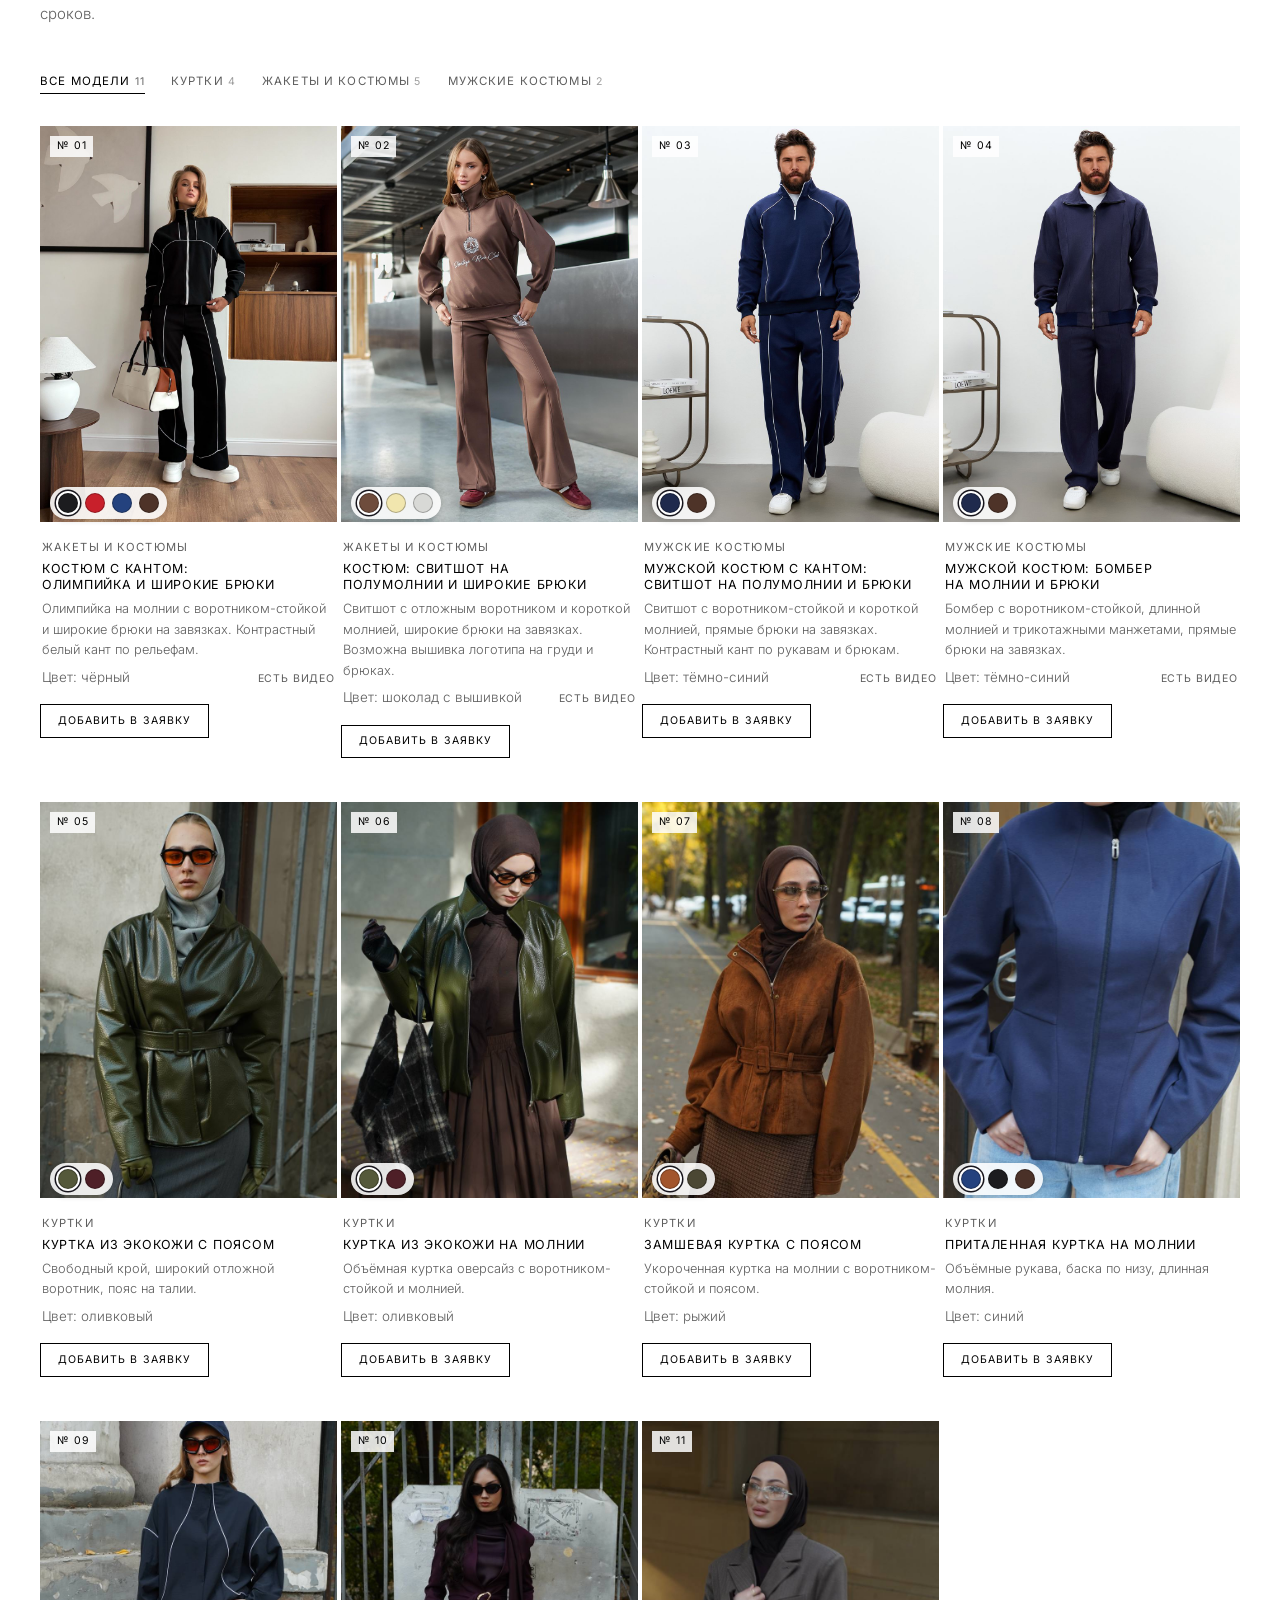
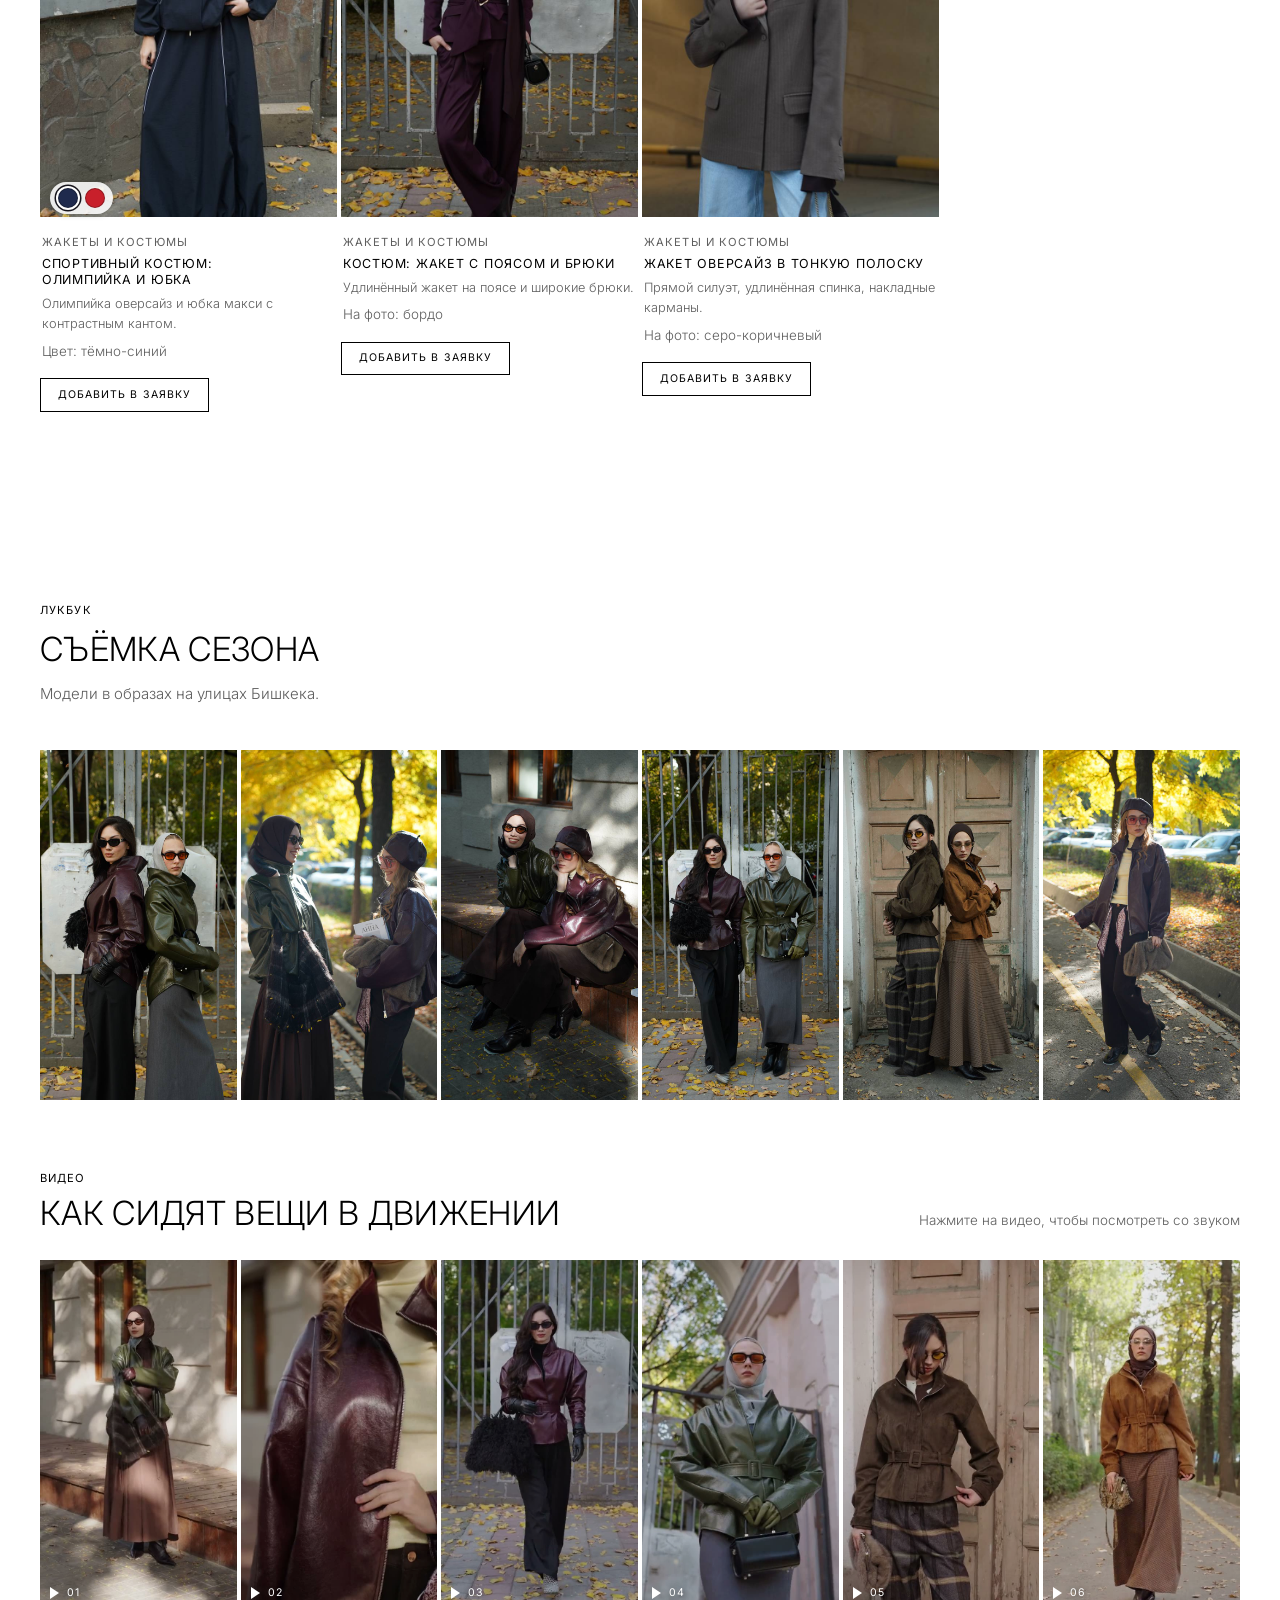
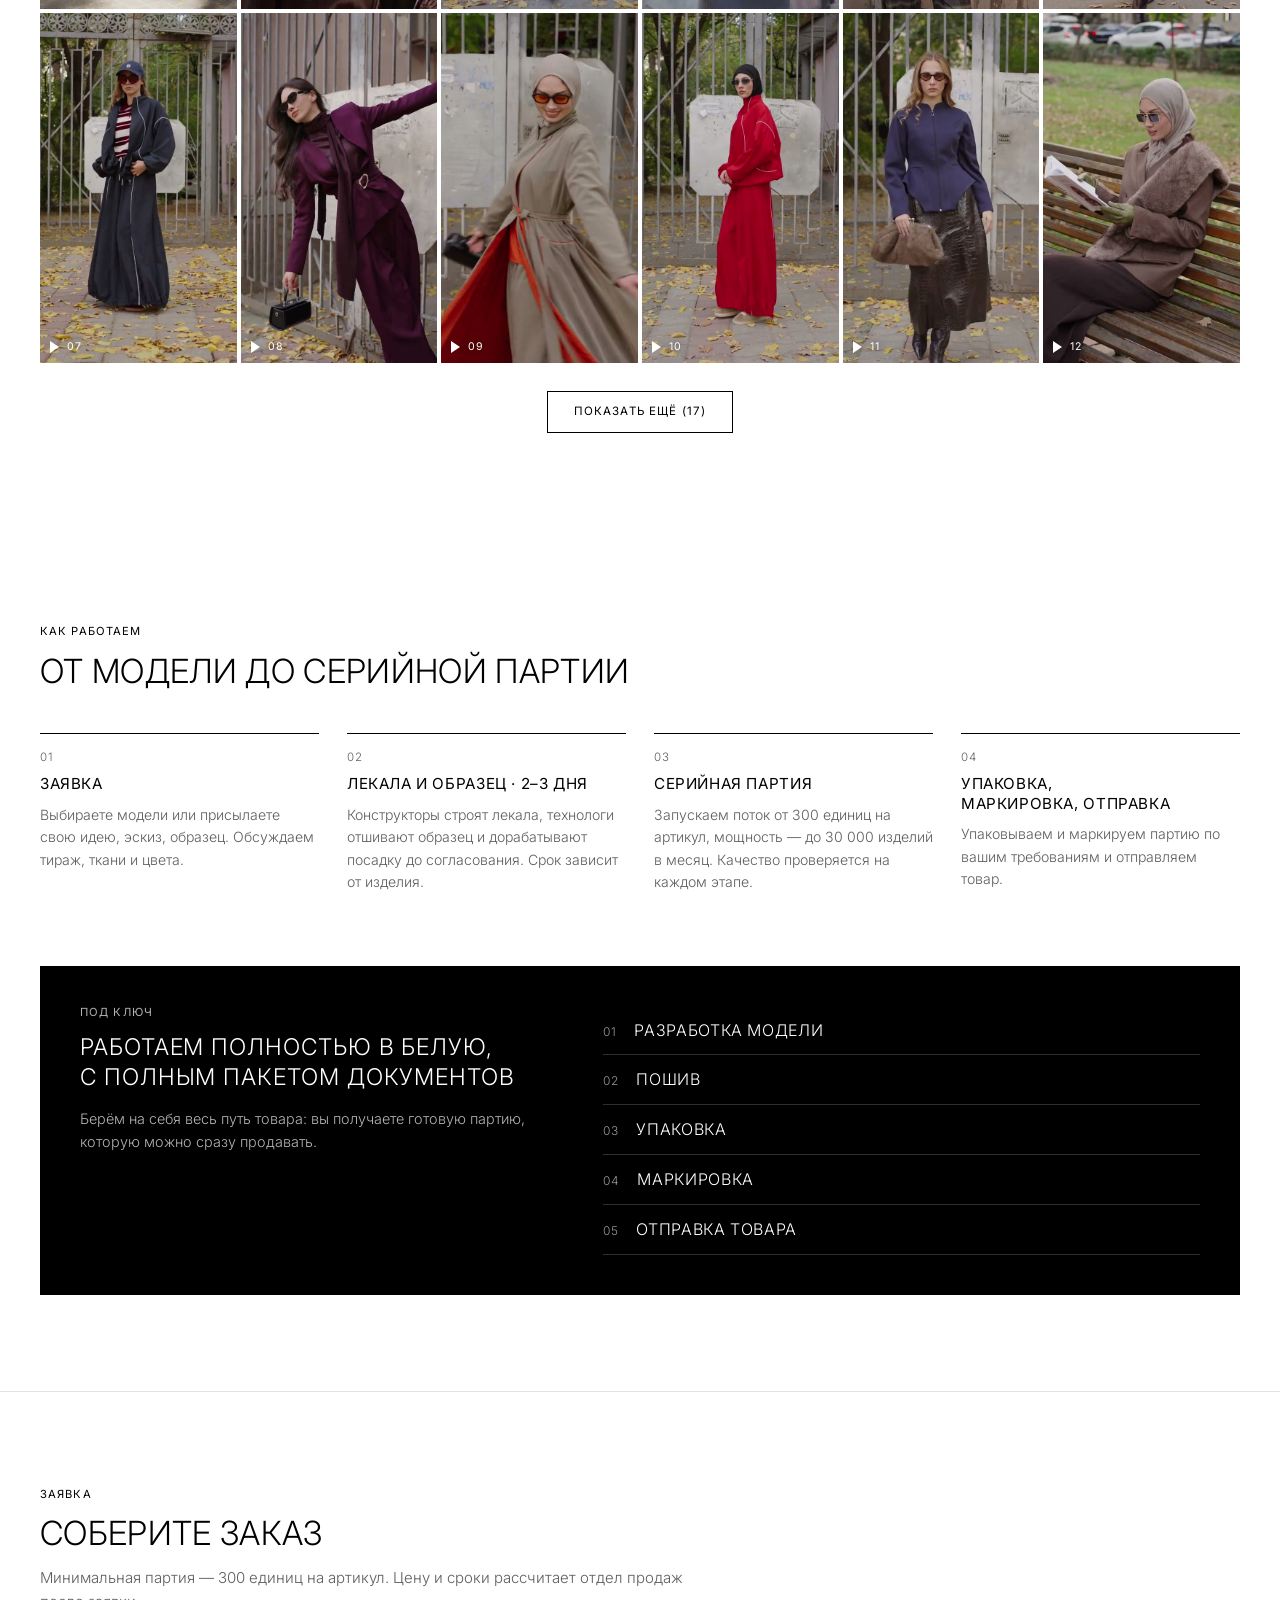
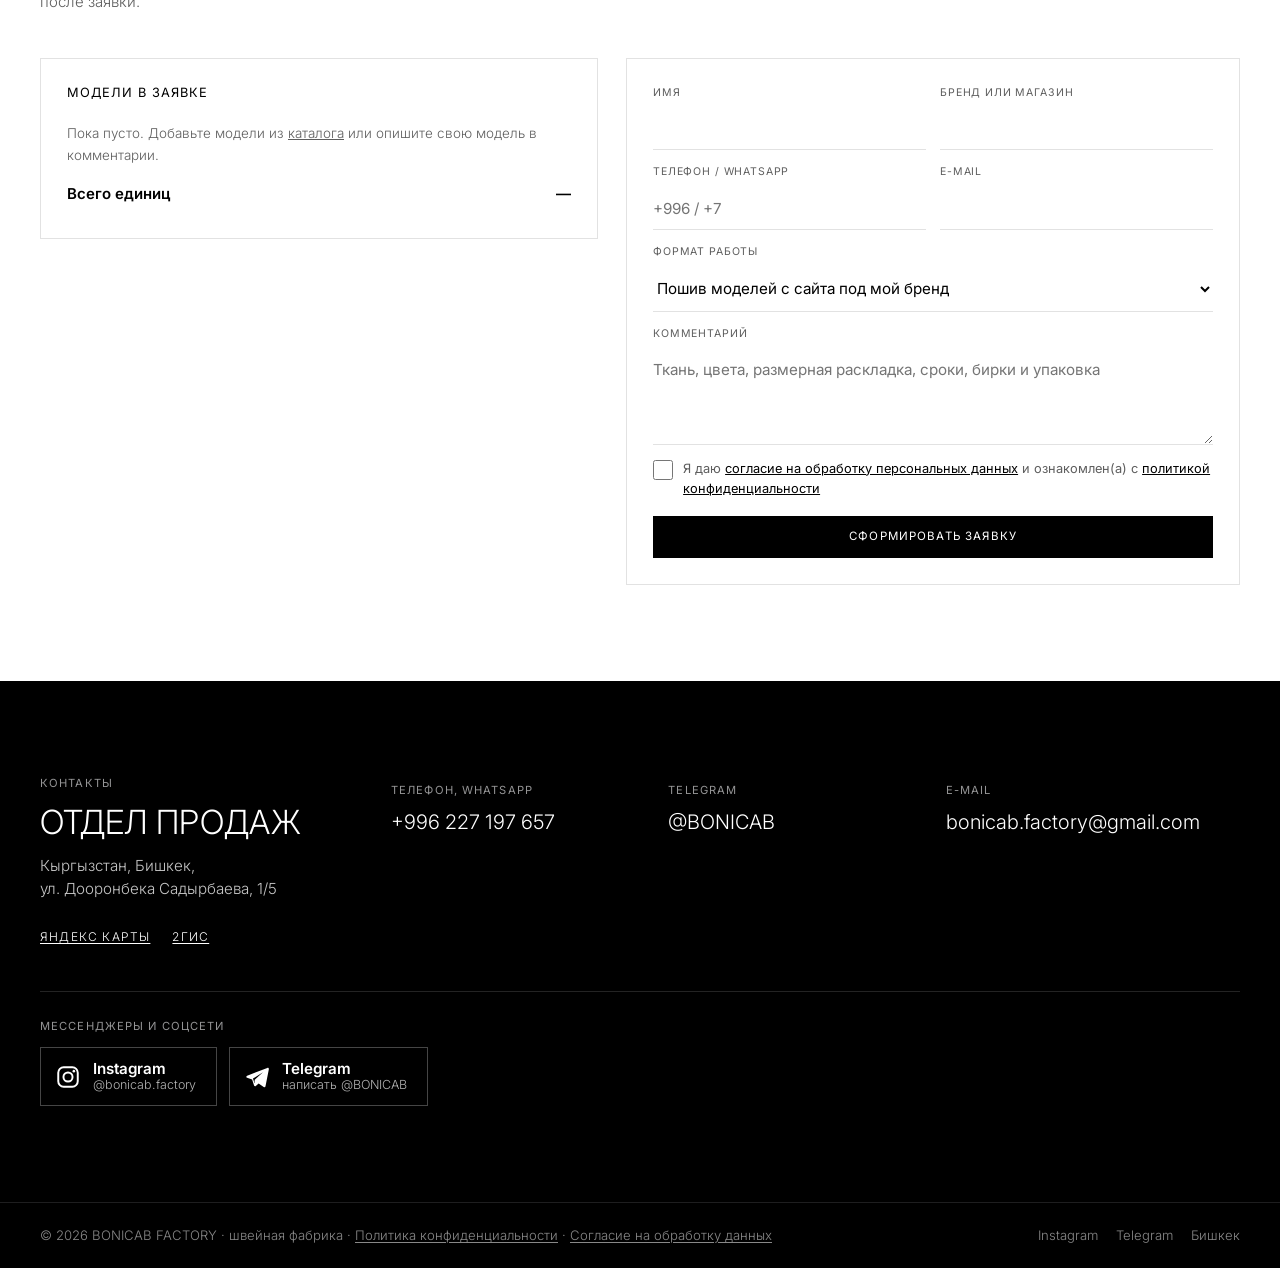
==== commit 208e86cb: "Контакты: телефон и WhatsApp +996 227 197 657, Telegram @BONICAB Co-Authored-By: Claude Opus 5.5 <no" ====
--- a/index.html
+++ b/index.html
@@ -29,7 +29,7 @@
   "image": "https://bonicabfactory.com/media/photos/5409057318843915089.jpg",
   "foundingDate": "2021",
   "numberOfEmployees": { "@type": "QuantitativeValue", "minValue": 65 },
-  "telephone": "+996502764594",
+  "telephone": "+996227197657",
   "email": "bonicab.factory@gmail.com",
   "address": {
     "@type": "PostalAddress",
@@ -42,13 +42,13 @@
   "contactPoint": {
     "@type": "ContactPoint",
     "contactType": "sales",
-    "telephone": "+996502764594",
+    "telephone": "+996227197657",
     "email": "bonicab.factory@gmail.com",
     "availableLanguage": ["ru"]
   },
   "sameAs": [
     "https://www.instagram.com/bonicab.factory/",
-    "https://t.me/bonicabfactory"
+    "https://t.me/BONICAB"
   ]
 }
 </script>
@@ -615,8 +615,8 @@
             <p class="note">Отправьте её отделу продаж в WhatsApp или Telegram, либо скопируйте текст и пришлите на почту bonicab.factory@gmail.com.</p>
             <pre id="doneText"></pre>
             <div class="acts">
-              <a class="btn btn-primary" id="waBtn" href="https://wa.me/996502764594" target="_blank" rel="noopener">Отправить в WhatsApp</a>
-              <a class="btn btn-ghost" id="tgBtn" href="https://t.me/bonicabfactory" target="_blank" rel="noopener">Отправить в Telegram</a>
+              <a class="btn btn-primary" id="waBtn" href="https://wa.me/996227197657" target="_blank" rel="noopener">Отправить в WhatsApp</a>
+              <a class="btn btn-ghost" id="tgBtn" href="https://t.me/BONICAB" target="_blank" rel="noopener">Отправить в Telegram</a>
               <button class="btn btn-ghost" type="button" id="copyBtn">Скопировать текст</button>
               <button class="btn btn-ghost" type="button" id="backBtn">Изменить</button>
             </div>
@@ -630,8 +630,8 @@
     <div class="wrap">
       <div class="contacts">
         <div style="display:grid;gap:14px"><span class="label">Контакты</span><h2>Отдел продаж</h2><address class="addr">Кыргызстан, Бишкек,<br>ул. Дооронбека Садырбаева, 1/5</address><p class="maps"><a href="https://yandex.ru/maps/?text=%D0%91%D0%B8%D1%88%D0%BA%D0%B5%D0%BA%2C%20%D1%83%D0%BB%D0%B8%D1%86%D0%B0%20%D0%94%D0%BE%D0%BE%D1%80%D0%BE%D0%BD%D0%B1%D0%B5%D0%BA%D0%B0%20%D0%A1%D0%B0%D0%B4%D1%8B%D1%80%D0%B1%D0%B0%D0%B5%D0%B2%D0%B0%2C%201%2F5" target="_blank" rel="noopener">Яндекс Карты</a><a href="https://2gis.kg/bishkek/search/%D0%94%D0%BE%D0%BE%D1%80%D0%BE%D0%BD%D0%B1%D0%B5%D0%BA%D0%B0%20%D0%A1%D0%B0%D0%B4%D1%8B%D1%80%D0%B1%D0%B0%D0%B5%D0%B2%D0%B0%201%2F5" target="_blank" rel="noopener">2ГИС</a></p></div>
-        <div><span class="label">Телефон, WhatsApp</span><a class="v" href="tel:+996502764594">+996 502 764 594</a></div>
-        <div><span class="label">Telegram</span><a class="v" href="https://t.me/bonicabfactory" target="_blank" rel="noopener">@bonicabfactory</a></div>
+        <div><span class="label">Телефон, WhatsApp</span><a class="v" href="tel:+996227197657">+996 227 197 657</a></div>
+        <div><span class="label">Telegram</span><a class="v" href="https://t.me/BONICAB" target="_blank" rel="noopener">@BONICAB</a></div>
         <div><span class="label">E-mail</span><a class="v" href="mailto:bonicab.factory@gmail.com">bonicab.factory@gmail.com</a></div>
         <div class="socials">
           <span class="label">Мессенджеры и соцсети</span>
@@ -640,9 +640,9 @@
               <svg viewBox="0 0 24 24" aria-hidden="true"><rect x="3" y="3" width="18" height="18" rx="5" fill="none" stroke="currentColor" stroke-width="1.8"/><circle cx="12" cy="12" r="4.2" fill="none" stroke="currentColor" stroke-width="1.8"/><circle cx="17.4" cy="6.6" r="1.2" fill="currentColor"/></svg>
               <span><b>Instagram</b><small>@bonicab.factory</small></span>
             </a>
-            <a class="soc" href="https://t.me/bonicabfactory" target="_blank" rel="noopener">
+            <a class="soc" href="https://t.me/BONICAB" target="_blank" rel="noopener">
               <svg viewBox="0 0 24 24" aria-hidden="true"><path d="M21.5 3.6 2.9 10.8c-1 .4-1 1.7 0 2l4.6 1.5 1.8 5.6c.2.7 1.1.9 1.6.4l2.6-2.4 4.7 3.4c.6.4 1.4.1 1.6-.6L22.9 5c.2-1-.6-1.8-1.4-1.4Zm-4 4.1-7.6 6.9-.3 3-1.3-4.2 9.2-5.7Z" fill="currentColor"/></svg>
-              <span><b>Telegram</b><small>написать @bonicabfactory</small></span>
+              <span><b>Telegram</b><small>написать @BONICAB</small></span>
             </a>
           </div>
         </div>
@@ -654,7 +654,7 @@
 <footer>
   <div class="wrap">
     <span>© 2026 BONICAB FACTORY · швейная фабрика · <a class="legal" href="privacy.html">Политика конфиденциальности</a> · <a class="legal" href="consent.html">Согласие на обработку данных</a></span>
-    <span class="foot-soc"><a href="https://www.instagram.com/bonicab.factory/" target="_blank" rel="noopener">Instagram</a><a href="https://t.me/bonicabfactory" target="_blank" rel="noopener">Telegram</a><span>Бишкек</span></span>
+    <span class="foot-soc"><a href="https://www.instagram.com/bonicab.factory/" target="_blank" rel="noopener">Instagram</a><a href="https://t.me/BONICAB" target="_blank" rel="noopener">Telegram</a><span>Бишкек</span></span>
   </div>
 </footer>
 
@@ -676,8 +676,8 @@
 </dialog>
 
 <div class="mbar" id="mbar">
-  <a class="btn btn-ghost" href="https://wa.me/996502764594" target="_blank" rel="noopener">WhatsApp</a>
-  <a class="btn btn-ghost" href="https://t.me/bonicabfactory" target="_blank" rel="noopener">Telegram</a>
+  <a class="btn btn-ghost" href="https://wa.me/996227197657" target="_blank" rel="noopener">WhatsApp</a>
+  <a class="btn btn-ghost" href="https://t.me/BONICAB" target="_blank" rel="noopener">Telegram</a>
   <a class="btn btn-primary" href="#order">Заявка (<span id="cartCount2">0</span>)</a>
 </div>
 
@@ -906,7 +906,7 @@
     f.get("msg") ? `\nКомментарий: ${f.get("msg")}` : null,
   ].filter(x => x !== null).join("\n");
   $("#doneText").textContent = text;
-  $("#waBtn").href = "https://wa.me/996502764594?text=" + encodeURIComponent(text);
+  $("#waBtn").href = "https://wa.me/996227197657?text=" + encodeURIComponent(text);
   e.target.hidden = true; $("#done").hidden = false;
   const units = ids.reduce((s, id) => s + cart[id], 0);
   track("lead_form", { models: ids.length, units });
